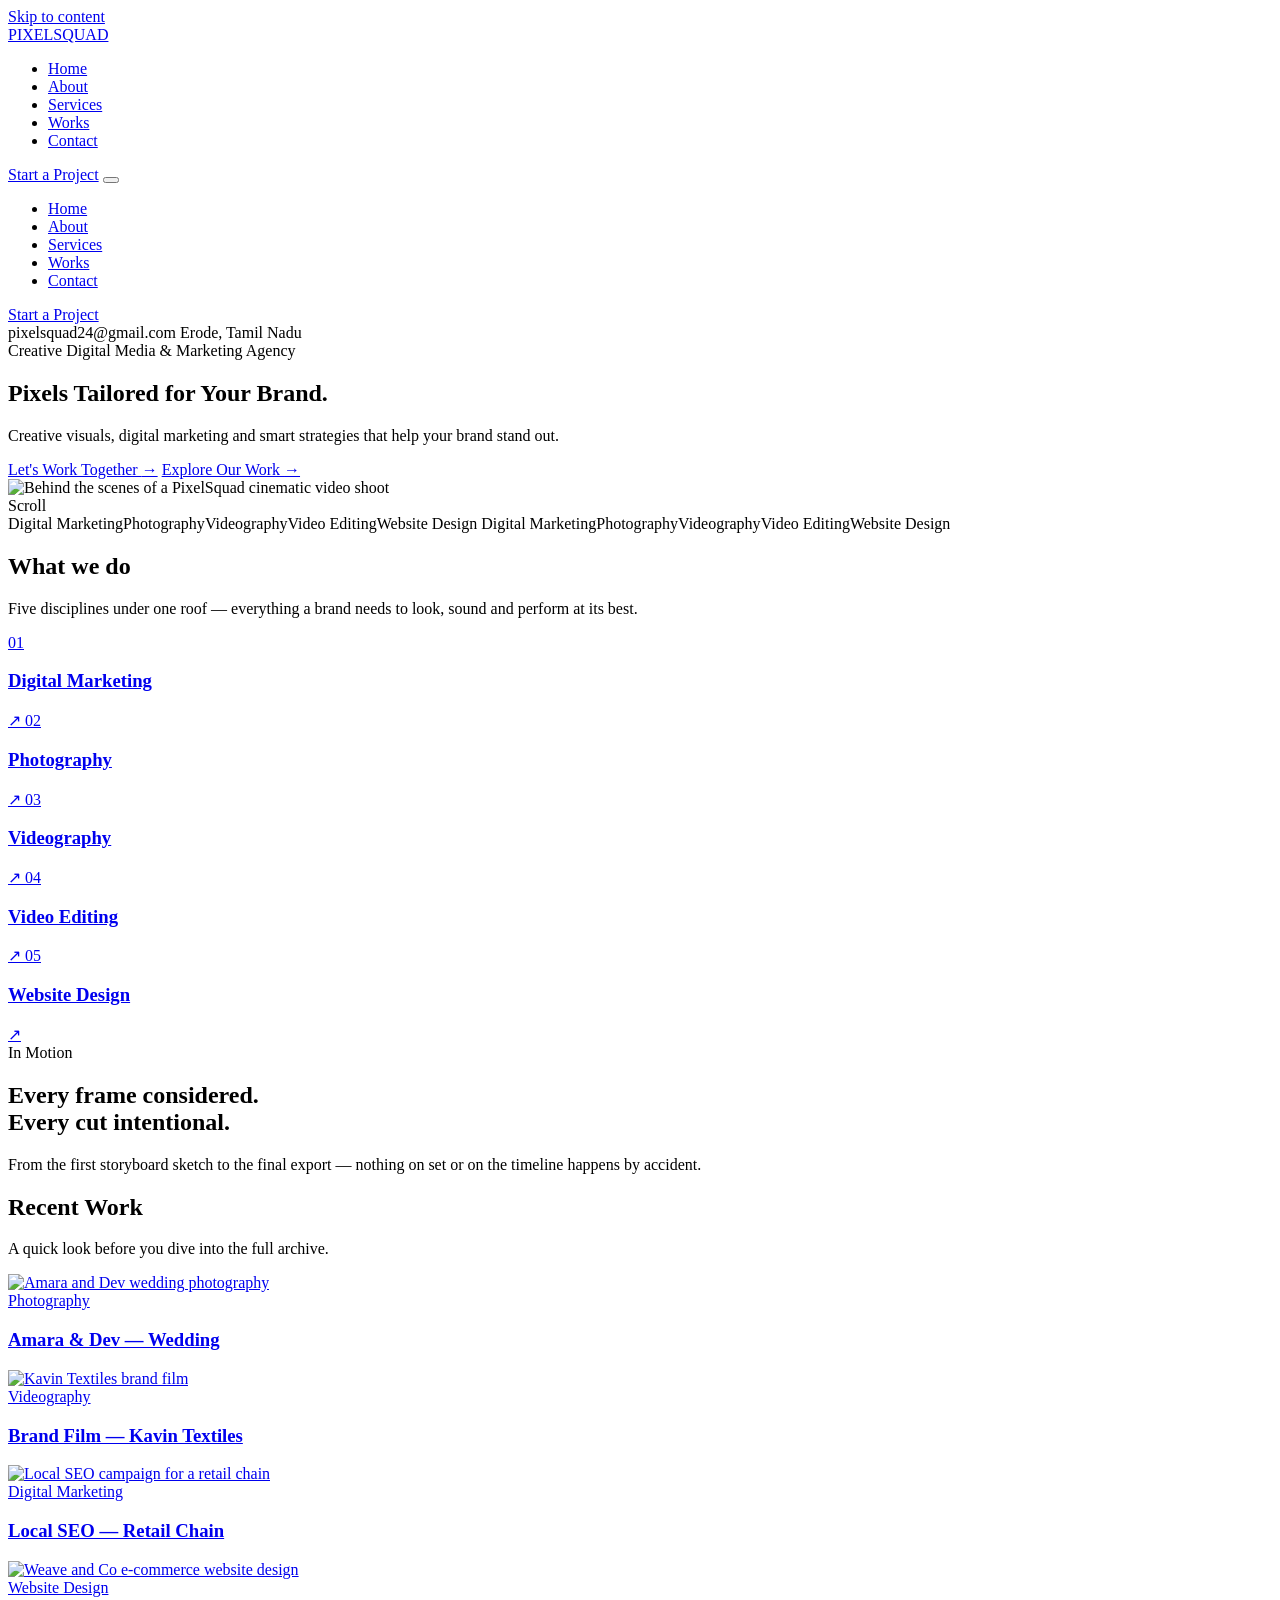
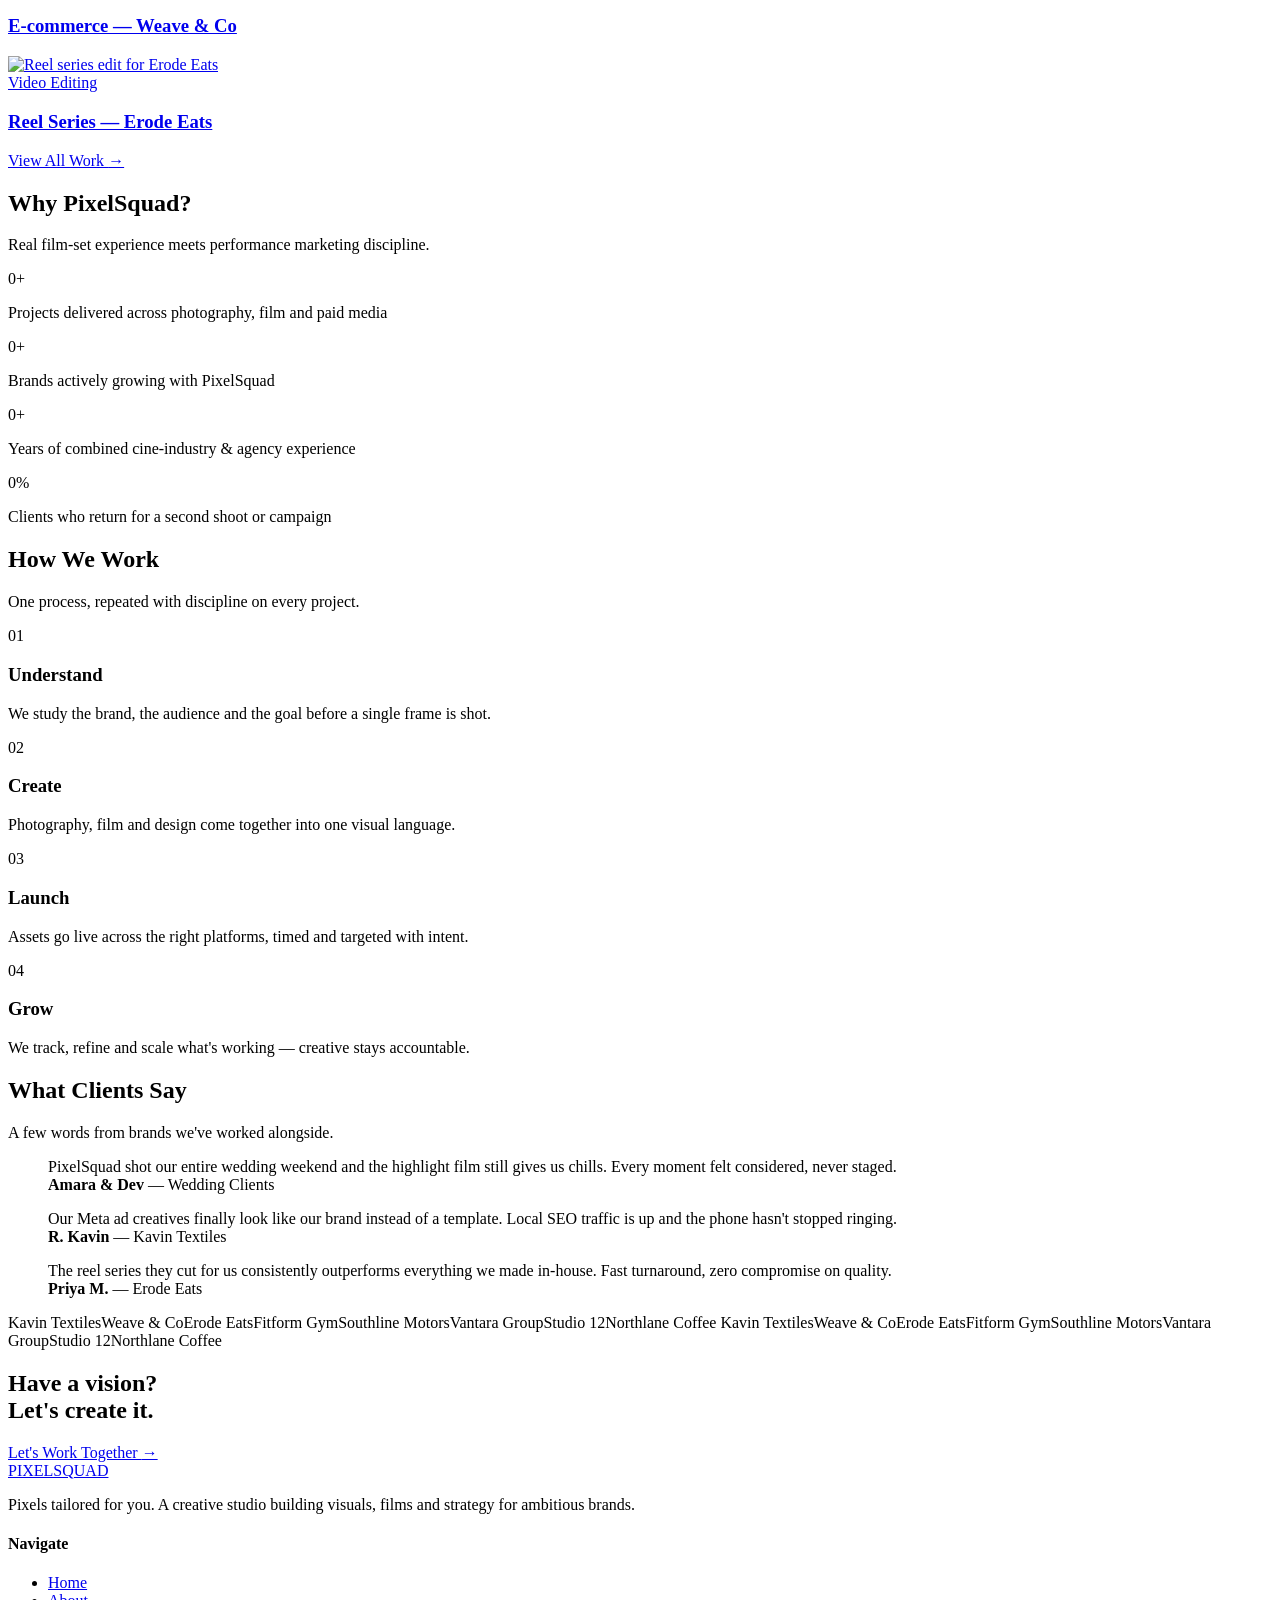
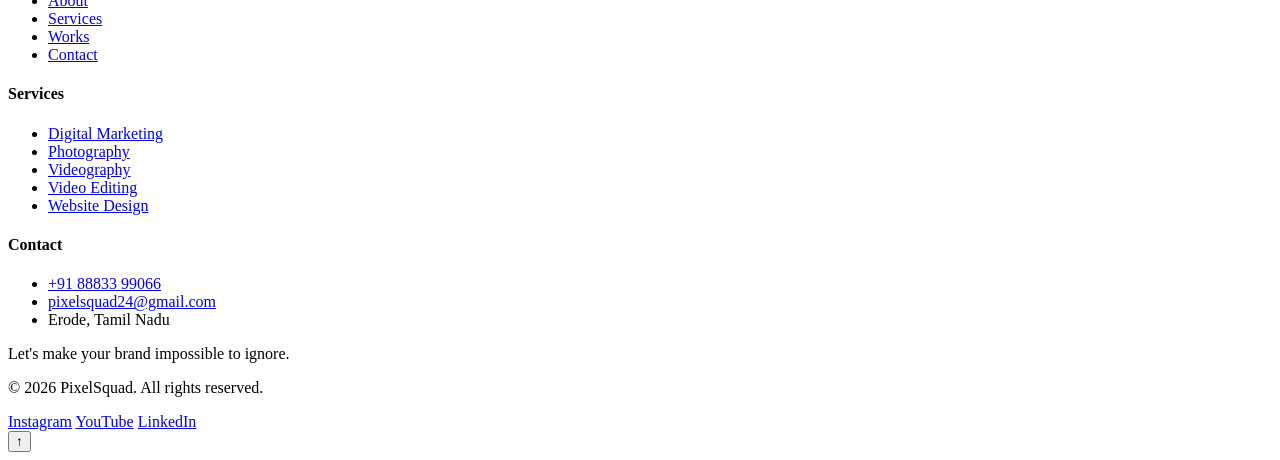
==== index.html @ 41bb7756 "Add files via upload" ====
<!DOCTYPE html>
<html lang="en">
<head>
<meta charset="UTF-8">
<meta name="viewport" content="width=device-width, initial-scale=1.0">
<title>PixelSquad — Pixels Tailored for Your Brand</title>
<meta name="description" content="PixelSquad is a creative digital media and marketing agency crafting visuals, films and strategy for brands that want to stand out.">
<link rel="preconnect" href="https://fonts.googleapis.com">
<link rel="preconnect" href="https://fonts.gstatic.com" crossorigin>
<link rel="stylesheet" href="css/main.css">
</head>
<body>
<a href="#main" class="skip-link">Skip to content</a>
<div class="scroll-progress"></div>
<div class="grain"></div>

<nav class="nav">
  <a href="index.html" class="nav-logo"><span class="dot"></span>PIXELSQUAD</a>
  <ul class="nav-links">
    <li><a href="index.html">Home</a></li>
    <li><a href="about.html">About</a></li>
    <li><a href="services.html">Services</a></li>
    <li><a href="works.html">Works</a></li>
    <li><a href="contact.html">Contact</a></li>
  </ul>
  <div class="nav-right">
    <a href="contact.html" class="btn btn-primary">Start a Project</a>
    <button class="nav-burger" aria-label="Toggle menu" aria-expanded="false"><span></span><span></span><span></span></button>
  </div>
</nav>

<div class="mobile-menu">
  <ul>
    <li><a href="index.html">Home</a></li>
    <li><a href="about.html">About</a></li>
    <li><a href="services.html">Services</a></li>
    <li><a href="works.html">Works</a></li>
    <li><a href="contact.html">Contact</a></li>
  </ul>
  <a href="contact.html" class="btn btn-primary">Start a Project</a>
  <div class="mobile-menu-foot">
    <span>pixelsquad24@gmail.com</span>
    <span class="location">   Erode, Tamil Nadu</span>  </div>
</div>

<main id="main">

  <!-- ============ HERO ============ -->
  <section class="hero">
    <div class="bg-glow"><span style="width:520px;height:520px;top:-140px;left:-100px;"></span><span style="width:420px;height:420px;bottom:-160px;right:-80px; background:radial-gradient(circle, rgba(255,138,61,.28), transparent 70%);"></span></div>
    <div class="pixel-field" aria-hidden="true">
      <i style="width:6px;height:6px;top:18%;left:12%;animation-delay:0s;"></i>
      <i style="width:4px;height:4px;top:32%;left:78%;animation-delay:1.2s;"></i>
      <i style="width:8px;height:8px;top:64%;left:20%;animation-delay:2.4s;"></i>
      <i style="width:5px;height:5px;top:75%;left:60%;animation-delay:.6s;"></i>
      <i style="width:5px;height:5px;top:12%;left:55%;animation-delay:3s;"></i>
      <i style="width:7px;height:7px;top:48%;left:88%;animation-delay:1.8s;"></i>
    </div>

    <div class="hero-inner">
      <span class="eyebrow">Creative Digital Media &amp; Marketing Agency</span>
      <h1>
        <span class="line"><span>Pixels Tailored</span></span>
        <span class="line"><span>for Your Brand.</span></span>
      </h1>
      <p class="hero-sub">Creative visuals, digital marketing and smart strategies that help your brand stand out.</p>
      <div class="hero-cta">
        <a href="contact.html" class="btn btn-primary magnetic">Let's Work Together <span class="arrow">→</span></a>
        <a href="works.html" class="btn btn-ghost magnetic">Explore Our Work <span class="arrow">→</span></a>
      </div>
    </div>

    <div class="hero-frame" data-cursor="view" data-cursor-label="View">
      <img src="https://images.unsplash.com/photo-1517841905240-472988babdf9?w=700&q=80&auto=format&fit=crop" alt="Behind the scenes of a PixelSquad cinematic video shoot" loading="lazy">
    </div>

    <div class="scroll-indicator">
      <span>Scroll</span>
      <div class="line"></div>
    </div>
  </section>

  <div class="marquee" aria-hidden="true">
    <div class="marquee-track">
      <span>Digital Marketing</span><span>Photography</span><span>Videography</span><span>Video Editing</span><span>Website Design</span>
      <span>Digital Marketing</span><span>Photography</span><span>Videography</span><span>Video Editing</span><span>Website Design</span>
    </div>
  </div>

  <!-- ============ SERVICES PREVIEW ============ -->
  <section class="services-preview">
    <div class="container">
      <div class="section-head">
        <h2 class="reveal">What we do</h2>
        <p class="reveal">Five disciplines under one roof — everything a brand needs to look, sound and perform at its best.</p>
      </div>
    </div>
    <div class="spv-grid stagger">
      <a href="services.html" class="spv-card reveal">
        <span class="num">01</span>
        <h3>Digital Marketing</h3>
        <span class="arrow">↗</span>
      </a>
      <a href="services.html" class="spv-card reveal">
        <span class="num">02</span>
        <h3>Photography</h3>
        <span class="arrow">↗</span>
      </a>
      <a href="services.html" class="spv-card reveal">
        <span class="num">03</span>
        <h3>Videography</h3>
        <span class="arrow">↗</span>
      </a>
      <a href="services.html" class="spv-card reveal">
        <span class="num">04</span>
        <h3>Video Editing</h3>
        <span class="arrow">↗</span>
      </a>
      <a href="services.html" class="spv-card reveal">
        <span class="num">05</span>
        <h3>Website Design</h3>
        <span class="arrow">↗</span>
      </a>
    </div>
  </section>

  <!-- ============ PARALLAX CINEMATIC BANNER ============ -->
  <section class="parallax-banner">
    <div class="parallax-bg" style="background-image:url('https://images.unsplash.com/photo-1542744173-8e7e53415bb0?w=1600&q=80&auto=format&fit=crop');" aria-hidden="true"></div>
    <div class="parallax-overlay"></div>
    <div class="container parallax-content">
      <span class="eyebrow reveal">In Motion</span>
      <h2 class="reveal">Every frame considered.<br>Every cut intentional.</h2>
      <p class="reveal">From the first storyboard sketch to the final export — nothing on set or on the timeline happens by accident.</p>
    </div>
  </section>

  <!-- ============ FEATURED WORK (HORIZONTAL SCROLL) ============ -->
  <section class="home-work">
    <div class="container section-head">
      <h2 class="reveal">Recent Work</h2>
      <p class="reveal">A quick look before you dive into the full archive.</p>
    </div>
    <div class="hw-track">
      <a href="works.html" class="hw-card pixel-reveal" data-cols="6" data-rows="8" data-cursor="view">
        <img src="https://images.unsplash.com/photo-1519741497674-611481863552?w=700&q=80&auto=format&fit=crop" alt="Amara and Dev wedding photography" loading="lazy">
        <div class="hw-info"><span>Photography</span><h3>Amara &amp; Dev — Wedding</h3></div>
      </a>
      <a href="works.html" class="hw-card pixel-reveal" data-cols="6" data-rows="8" data-cursor="view">
        <img src="https://images.unsplash.com/photo-1517841905240-472988babdf9?w=700&q=80&auto=format&fit=crop" alt="Kavin Textiles brand film" loading="lazy">
        <div class="hw-info"><span>Videography</span><h3>Brand Film — Kavin Textiles</h3></div>
      </a>
      <a href="works.html" class="hw-card pixel-reveal" data-cols="6" data-rows="8" data-cursor="view">
        <img src="https://images.unsplash.com/photo-1460925895917-afdab827c52f?w=700&q=80&auto=format&fit=crop" alt="Local SEO campaign for a retail chain" loading="lazy">
        <div class="hw-info"><span>Digital Marketing</span><h3>Local SEO — Retail Chain</h3></div>
      </a>
      <a href="works.html" class="hw-card pixel-reveal" data-cols="6" data-rows="8" data-cursor="view">
        <img src="https://images.unsplash.com/photo-1547658719-da2b51169166?w=700&q=80&auto=format&fit=crop" alt="Weave and Co e-commerce website design" loading="lazy">
        <div class="hw-info"><span>Website Design</span><h3>E-commerce — Weave &amp; Co</h3></div>
      </a>
      <a href="works.html" class="hw-card pixel-reveal" data-cols="6" data-rows="8" data-cursor="view">
        <img src="https://images.unsplash.com/photo-1533158307587-828f0a76ef46?w=700&q=80&auto=format&fit=crop" alt="Reel series edit for Erode Eats" loading="lazy">
        <div class="hw-info"><span>Video Editing</span><h3>Reel Series — Erode Eats</h3></div>
      </a>
    </div>
    <div class="container hw-track-foot">
      <a href="works.html" class="btn btn-ghost reveal">View All Work <span class="arrow">→</span></a>
    </div>
  </section>

  <!-- ============ WHY PIXELSQUAD ============ -->
  <section class="why">
    <div class="container">
      <div class="section-head">
        <h2 class="reveal">Why PixelSquad?</h2>
        <p class="reveal">Real film-set experience meets performance marketing discipline.</p>
      </div>
    </div>
    <div class="why-grid stagger">
      <div class="why-card reveal">
        <div class="stat"><span data-count="180">0</span>+</div>
        <p>Projects delivered across photography, film and paid media</p>
      </div>
      <div class="why-card reveal">
        <div class="stat"><span data-count="45">0</span>+</div>
        <p>Brands actively growing with PixelSquad</p>
      </div>
      <div class="why-card reveal">
        <div class="stat"><span data-count="6">0</span>+</div>
        <p>Years of combined cine-industry &amp; agency experience</p>
      </div>
      <div class="why-card reveal">
        <div class="stat"><span data-count="97">0</span>%</div>
        <p>Clients who return for a second shoot or campaign</p>
      </div>
    </div>
  </section>

  <!-- ============ PROCESS TEASER ============ -->
  <section class="process-teaser">
    <div class="container section-head">
      <h2 class="reveal">How We Work</h2>
      <p class="reveal">One process, repeated with discipline on every project.</p>
    </div>
    <div class="container">
      <div class="process-line">
        <div class="process-step reveal">
          <span class="p-num">01</span>
          <h3>Understand</h3>
          <p>We study the brand, the audience and the goal before a single frame is shot.</p>
        </div>
        <div class="process-step reveal">
          <span class="p-num">02</span>
          <h3>Create</h3>
          <p>Photography, film and design come together into one visual language.</p>
        </div>
        <div class="process-step reveal">
          <span class="p-num">03</span>
          <h3>Launch</h3>
          <p>Assets go live across the right platforms, timed and targeted with intent.</p>
        </div>
        <div class="process-step reveal">
          <span class="p-num">04</span>
          <h3>Grow</h3>
          <p>We track, refine and scale what's working — creative stays accountable.</p>
        </div>
      </div>
    </div>
  </section>

  <!-- ============ TESTIMONIALS ============ -->
  <section class="testimonials">
    <div class="container section-head">
      <h2 class="reveal">What Clients Say</h2>
      <p class="reveal">A few words from brands we've worked alongside.</p>
    </div>
    <div class="container testi-grid stagger">
      <blockquote class="testi-card reveal-scale">
        PixelSquad shot our entire wedding weekend and the highlight film still gives us chills. Every moment felt considered, never staged.
        <footer><strong>Amara &amp; Dev</strong> — Wedding Clients</footer>
      </blockquote>
      <blockquote class="testi-card reveal-scale">
        Our Meta ad creatives finally look like our brand instead of a template. Local SEO traffic is up and the phone hasn't stopped ringing.
        <footer><strong>R. Kavin</strong> — Kavin Textiles</footer>
      </blockquote>
      <blockquote class="testi-card reveal-scale">
        The reel series they cut for us consistently outperforms everything we made in-house. Fast turnaround, zero compromise on quality.
        <footer><strong>Priya M.</strong> — Erode Eats</footer>
      </blockquote>
    </div>
  </section>

  <!-- ============ BRANDS MARQUEE ============ -->
  <div class="marquee brands-marquee" aria-hidden="true">
    <div class="marquee-track reverse">
      <span>Kavin Textiles</span><span>Weave &amp; Co</span><span>Erode Eats</span><span>Fitform Gym</span><span>Southline Motors</span><span>Vantara Group</span><span>Studio 12</span><span>Northlane Coffee</span>
      <span>Kavin Textiles</span><span>Weave &amp; Co</span><span>Erode Eats</span><span>Fitform Gym</span><span>Southline Motors</span><span>Vantara Group</span><span>Studio 12</span><span>Northlane Coffee</span>
    </div>
  </div>

  <!-- ============ CTA ============ -->
  <section class="cta-band">
    <div class="bg-glow"><span style="width:600px;height:600px;top:-220px;left:50%;transform:translateX(-50%);"></span></div>
    <div class="container">
      <h2 class="reveal">Have a vision? <br>Let's create it.</h2>
      <div class="btn-row reveal">
        <a href="contact.html" class="btn btn-primary magnetic">Let's Work Together <span class="arrow">→</span></a>
      </div>
    </div>
  </section>

</main>

<footer class="site-footer">
  <div class="container">
    <div class="footer-top">
      <div class="footer-brand">
        <a href="index.html" class="nav-logo"><span class="dot"></span>PIXELSQUAD</a>
        <p>Pixels tailored for you. A creative studio building visuals, films and strategy for ambitious brands.</p>
      </div>
      <div class="footer-col">
        <h4>Navigate</h4>
        <ul>
          <li><a href="index.html">Home</a></li>
          <li><a href="about.html">About</a></li>
          <li><a href="services.html">Services</a></li>
          <li><a href="works.html">Works</a></li>
          <li><a href="contact.html">Contact</a></li>
        </ul>
      </div>
      <div class="footer-col">
        <h4>Services</h4>
        <ul>
          <li><a href="services.html">Digital Marketing</a></li>
          <li><a href="services.html">Photography</a></li>
          <li><a href="services.html">Videography</a></li>
          <li><a href="services.html">Video Editing</a></li>
          <li><a href="services.html">Website Design</a></li>
        </ul>
      </div>
      <div class="footer-col">
        <h4>Contact</h4>
        <ul>
          <li><a href="tel:+918883399066">+91 88833 99066</a></li>
          <li><a href="mailto:pixelsquad24@gmail.com">pixelsquad24@gmail.com</a></li>
          <li>Erode, Tamil Nadu</li>
        </ul>
      </div>
    </div>
    <div class="footer-statement">Let's make your brand <span>impossible to ignore.</span></div>
    <div class="footer-bottom">
      <p>© 2026 PixelSquad. All rights reserved.</p>
      <div class="social-row">
        <a href="#" target="_blank" rel="noopener">Instagram</a>
        <a href="#" target="_blank" rel="noopener">YouTube</a>
        <a href="#" target="_blank" rel="noopener">LinkedIn</a>
      </div>
    </div>
  </div>
</footer>
<button class="back-to-top" aria-label="Back to top">↑</button>
<script src="js/main.js"></script>
</body>
</html>
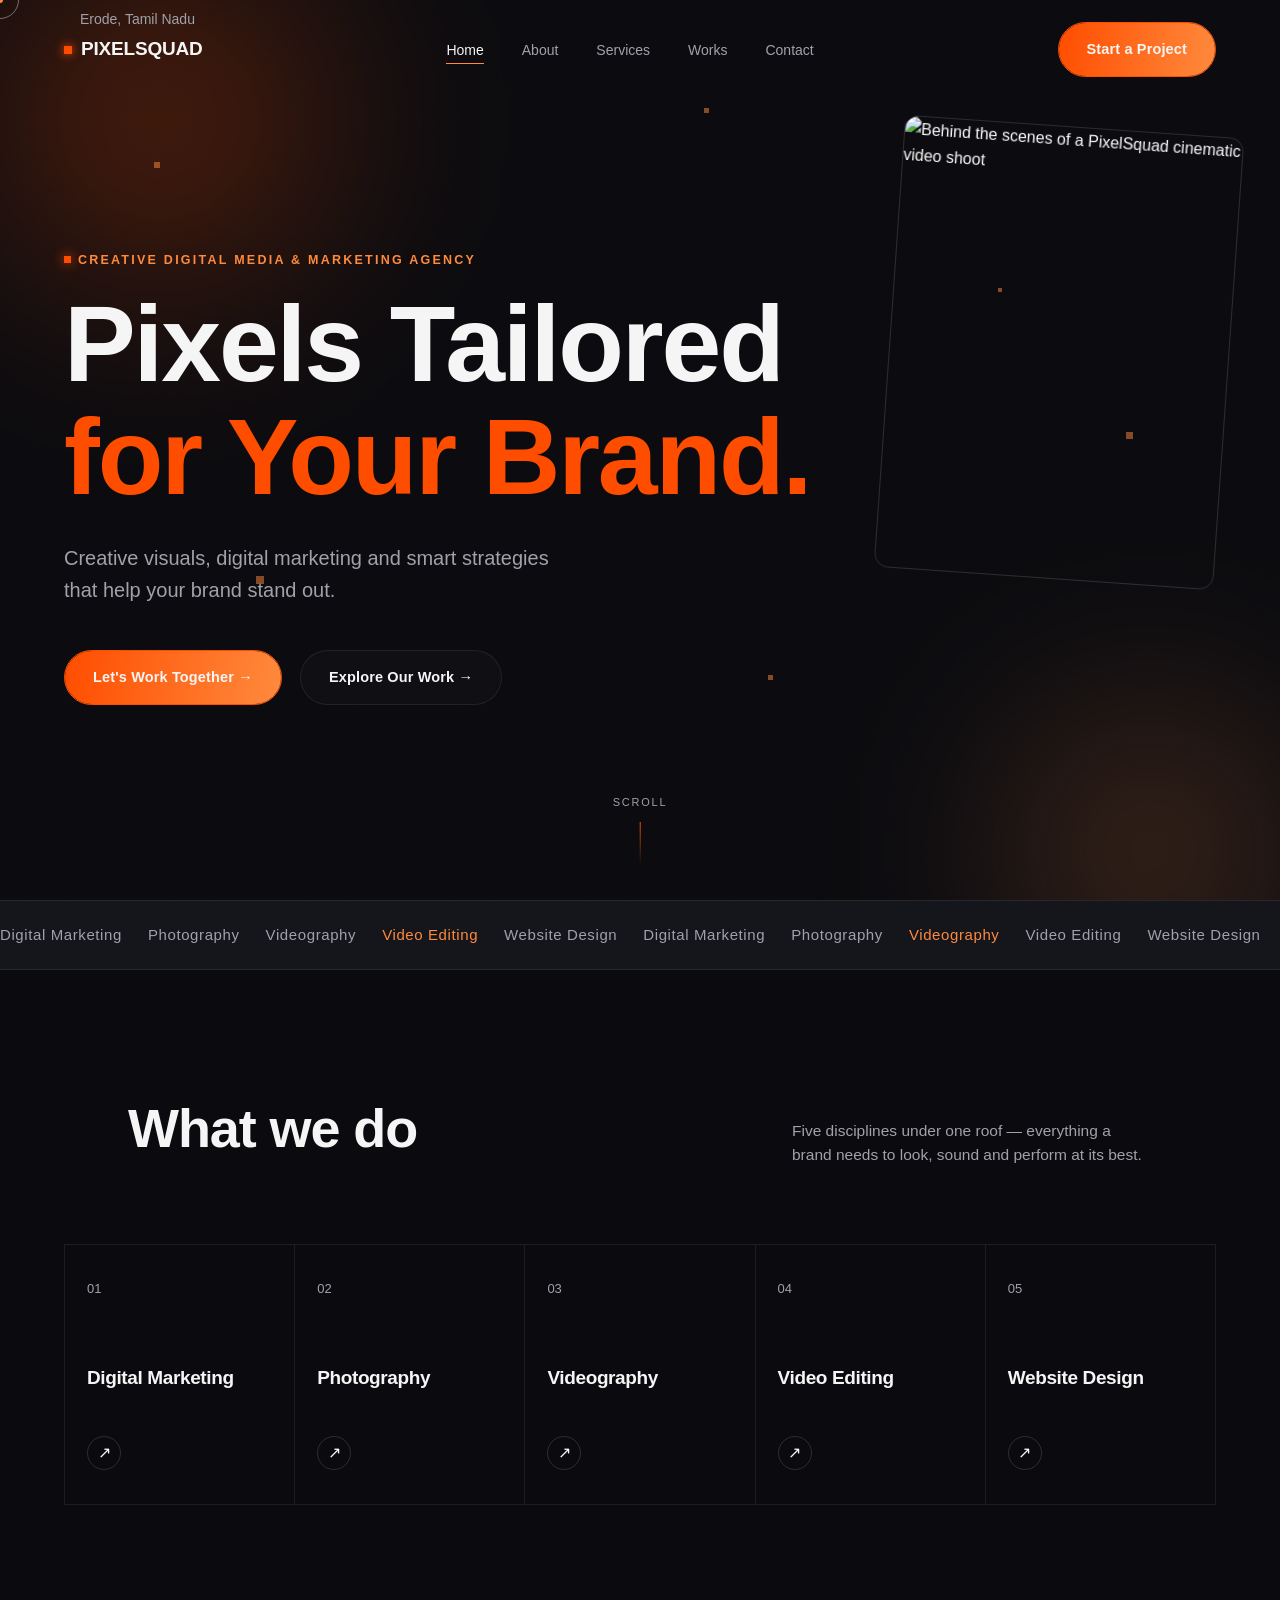
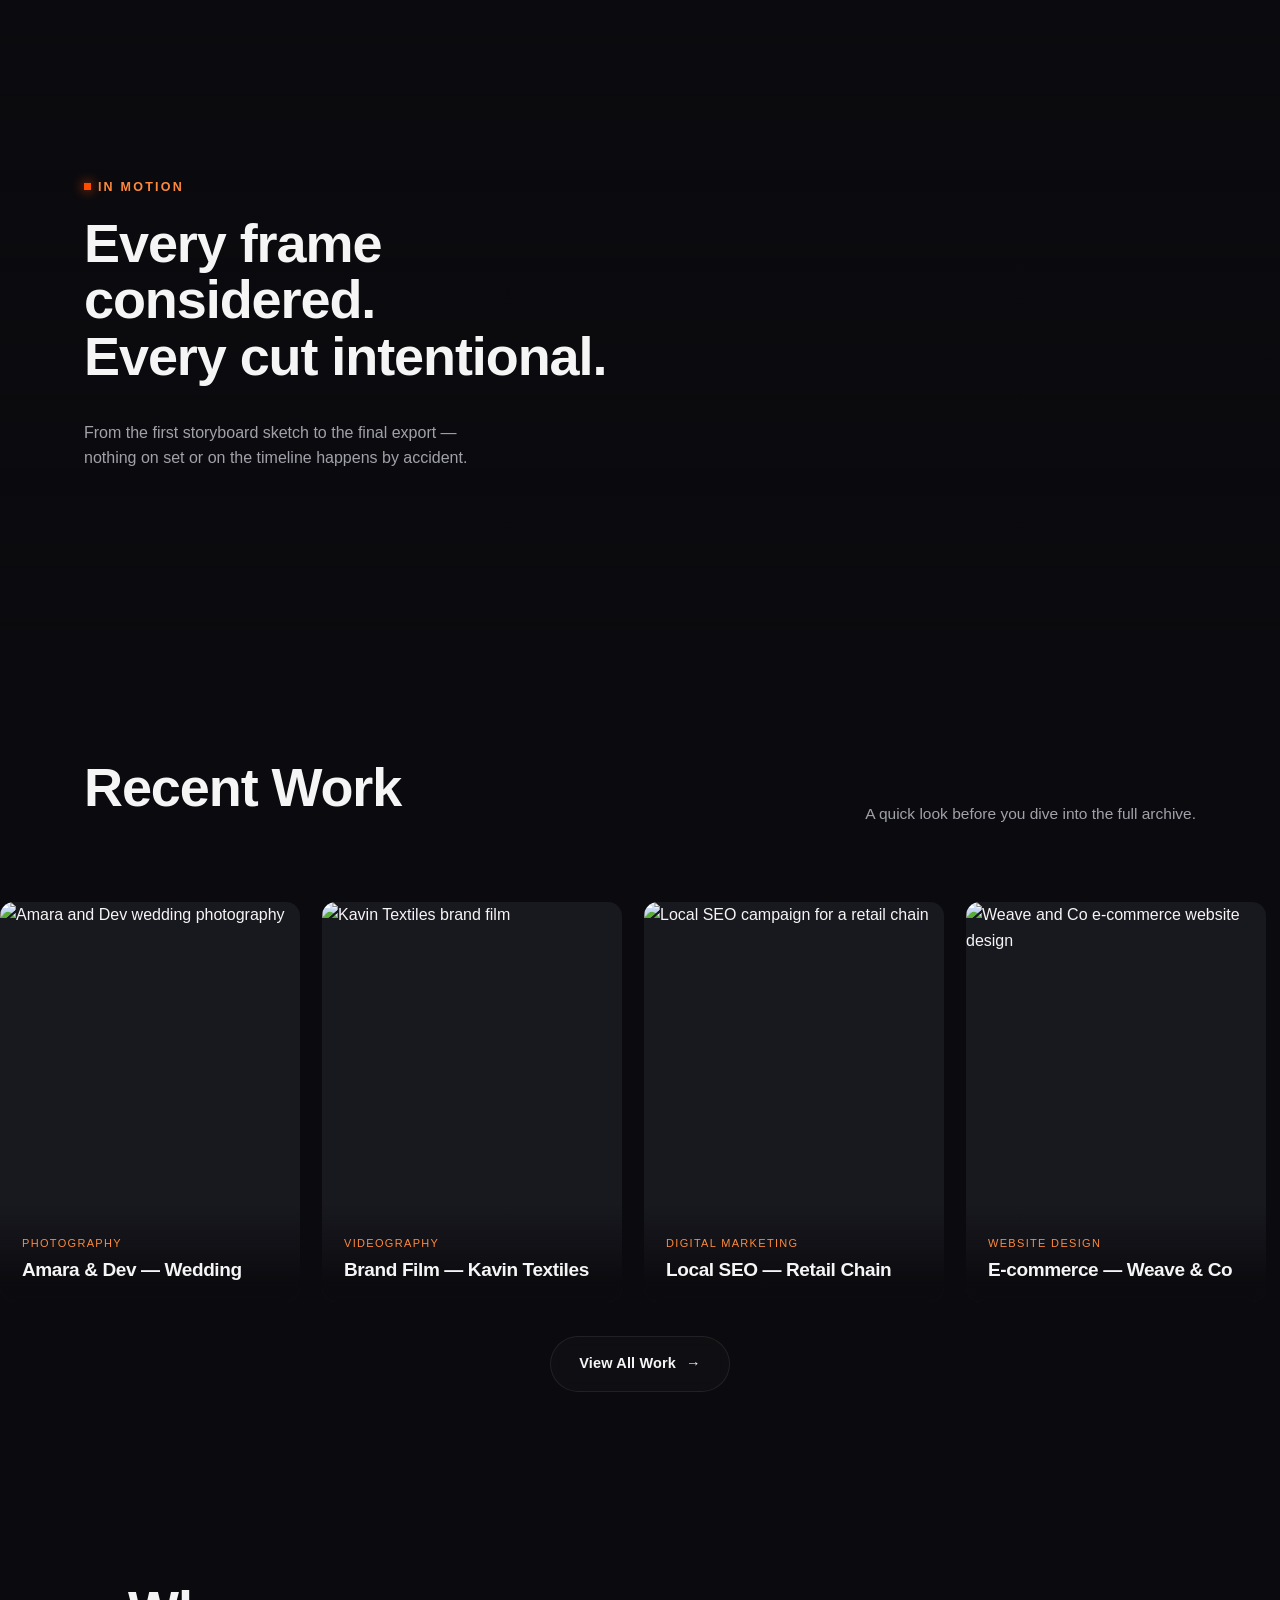
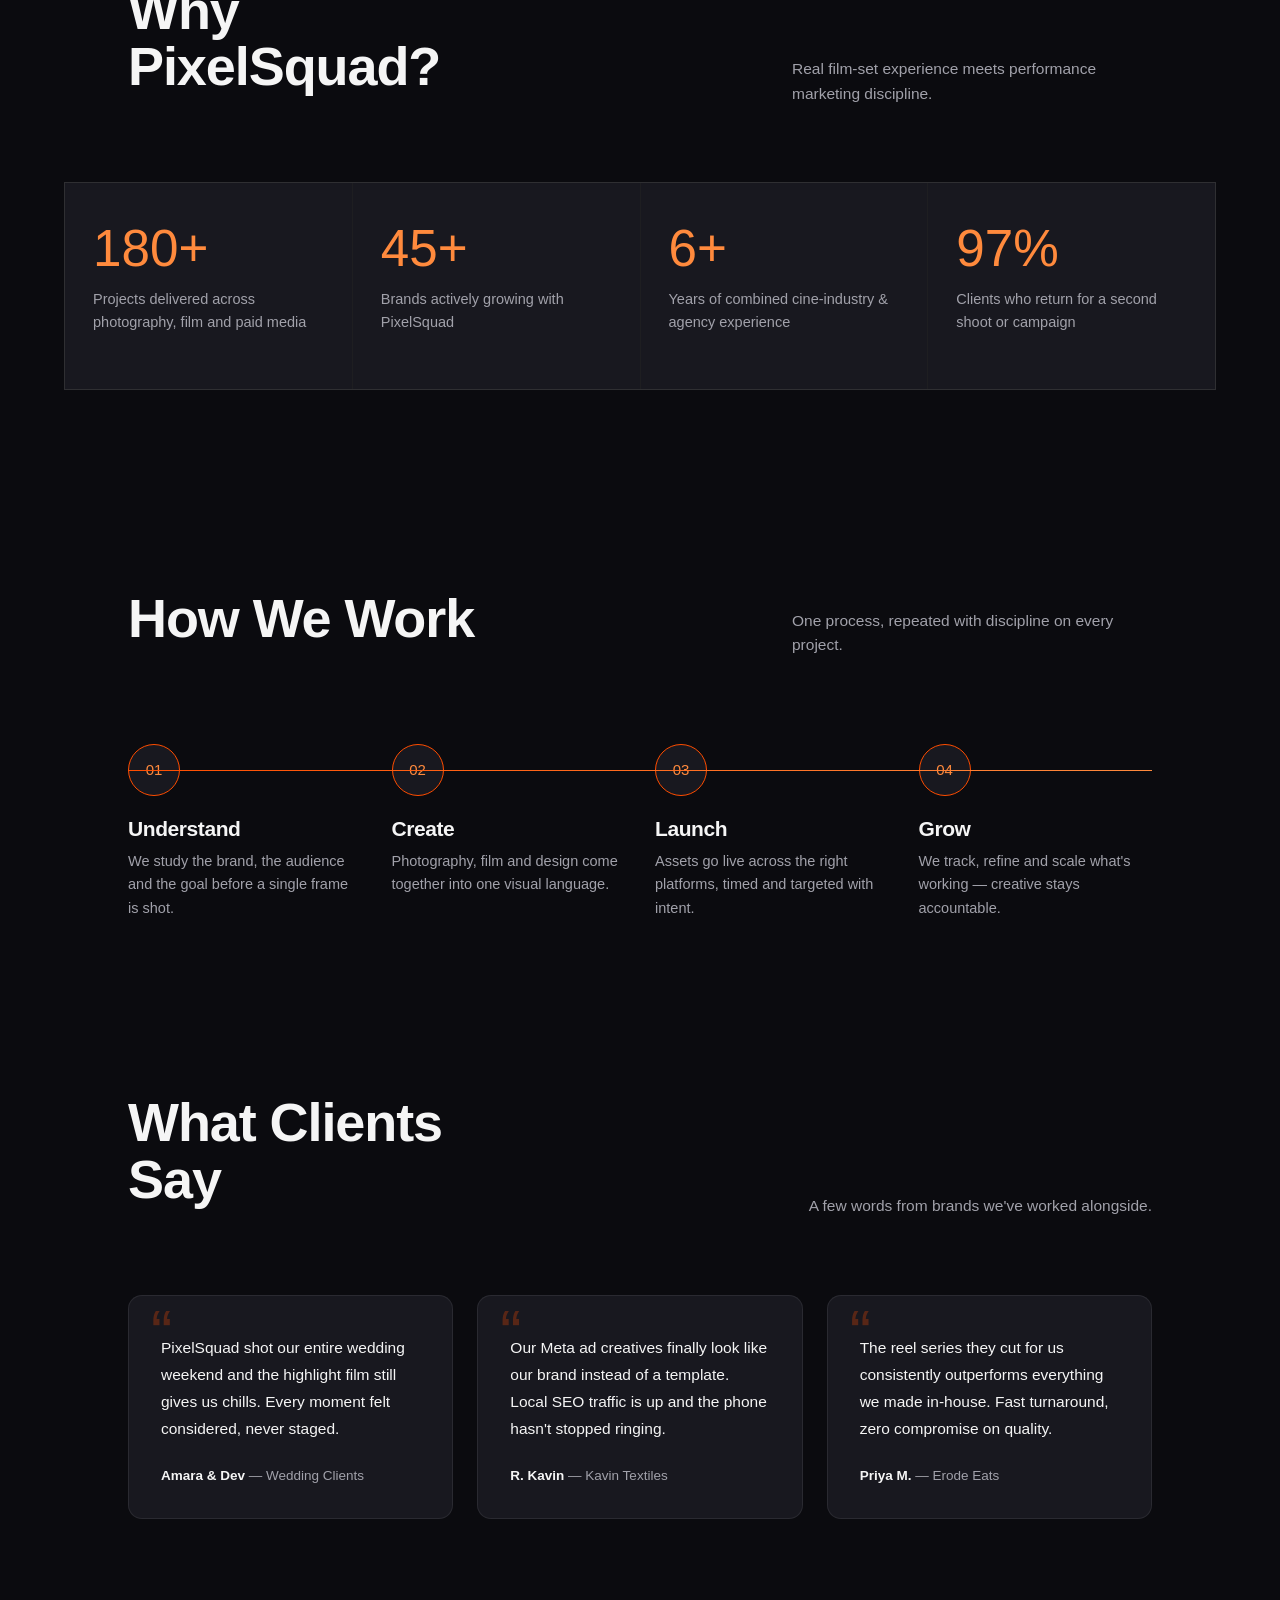
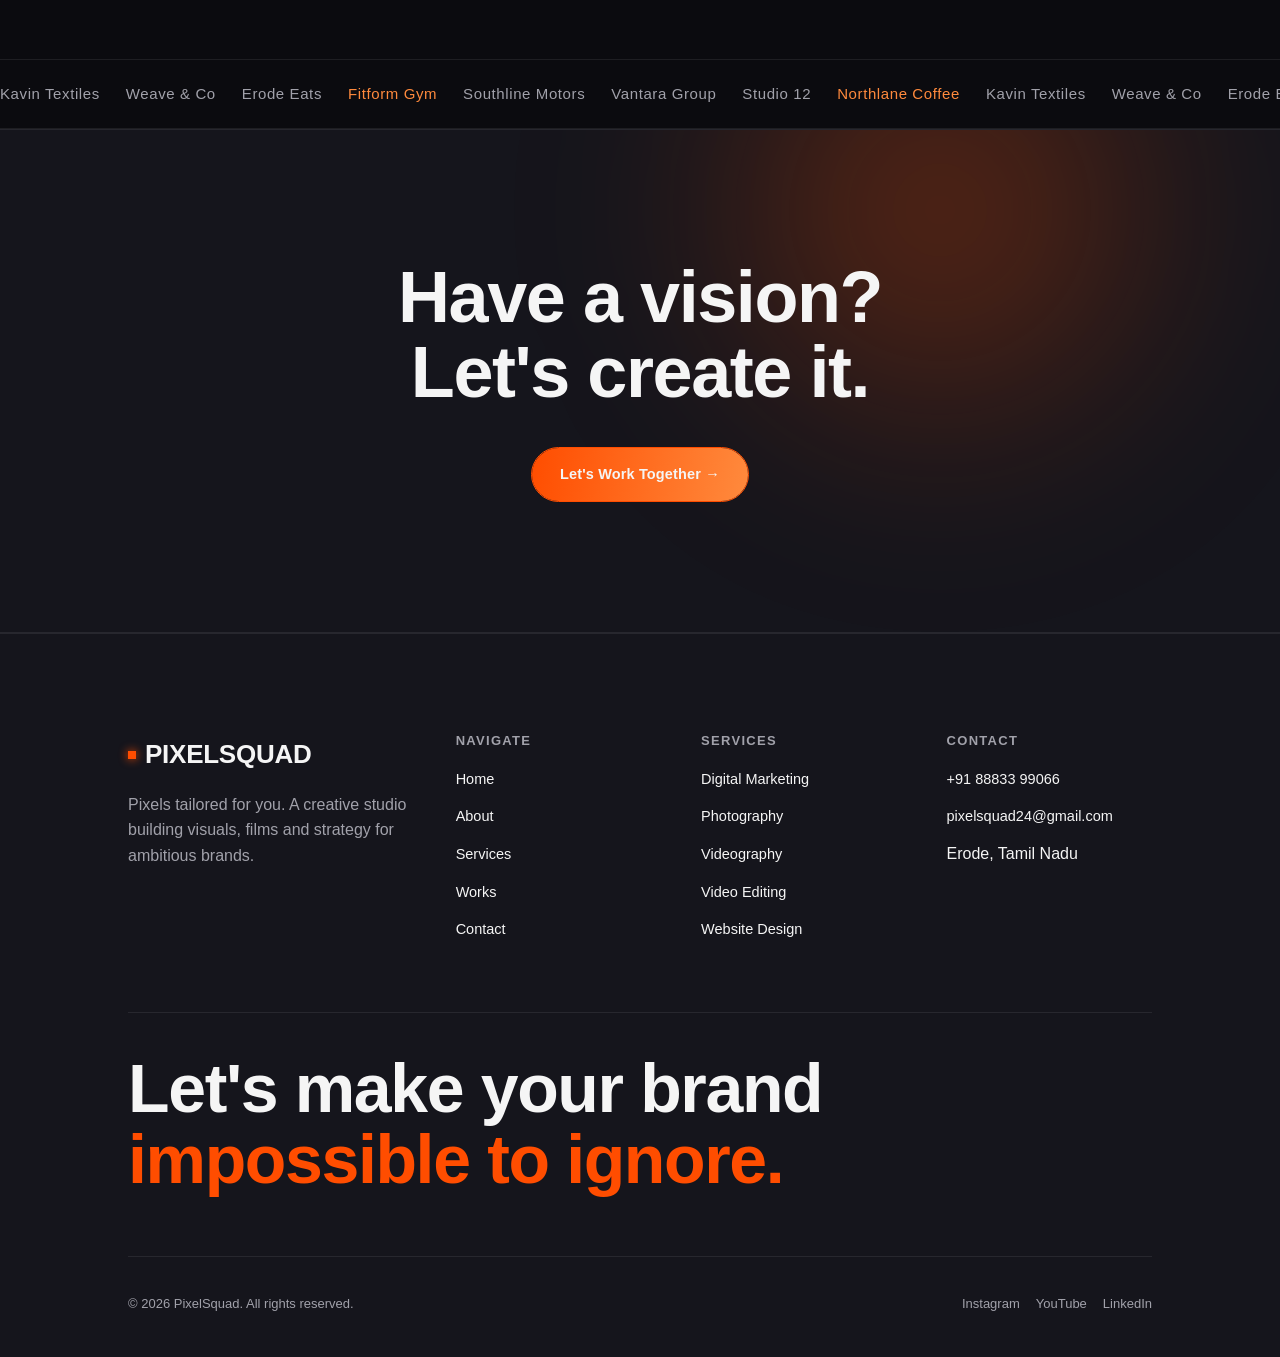
==== commit 613efc71: "Update index.html" ====
--- a/index.html
+++ b/index.html
@@ -7,7 +7,7 @@
 <meta name="description" content="PixelSquad is a creative digital media and marketing agency crafting visuals, films and strategy for brands that want to stand out.">
 <link rel="preconnect" href="https://fonts.googleapis.com">
 <link rel="preconnect" href="https://fonts.gstatic.com" crossorigin>
-<link rel="stylesheet" href="css/main.css">
+<link rel="stylesheet" href="main.css">
 </head>
 <body>
 <a href="#main" class="skip-link">Skip to content</a>
@@ -319,6 +319,6 @@
   </div>
 </footer>
 <button class="back-to-top" aria-label="Back to top">↑</button>
-<script src="js/main.js"></script>
+<script src="main.js"></script>
 </body>
 </html>
--- a/main.css
+++ b/main.css
@@ -0,0 +1,533 @@
+/* ==========================================================================
+   PIXELSQUAD — Design System
+   Signature motif: the "pixel dissolve" — a grid of tiny orange squares that
+   assembles/disassembles across headlines, images and dividers. It is the
+   one literal nod to the brand name, used sparingly and always on purpose.
+   ========================================================================== */
+
+@import url('https://fonts.googleapis.com/css2?family=Space+Grotesk:wght@400;500;600;700&family=Inter:wght@400;500;600&display=swap');
+
+:root{
+  --bg:#0B0B0F;
+  --bg-2:#15151C;
+  --card:#18181F;
+  --accent:#FF4D00;
+  --accent-2:#FF8A3D;
+  --text:#F5F5F5;
+  --muted:#A1A1AA;
+  --border: rgba(245,245,245,0.08);
+  --border-strong: rgba(245,245,245,0.14);
+
+  --font-display:'Space Grotesk', sans-serif;
+  --font-body:'Inter', sans-serif;
+
+  --container: 1240px;
+  --gutter: clamp(20px, 5vw, 64px);
+
+  --ease: cubic-bezier(.22,1,.36,1);
+  --ease-soft: cubic-bezier(.16,.84,.44,1);
+  --dur-s: .25s;
+  --dur-m: .55s;
+  --dur-l: .9s;
+
+  --radius: 14px;
+  --radius-s: 8px;
+}
+
+*, *::before, *::after{ box-sizing: border-box; }
+html{ scroll-behavior: smooth; }
+@media (prefers-reduced-motion: reduce){
+  html{ scroll-behavior: auto; }
+  *, *::before, *::after{ animation-duration: .001ms !important; animation-iteration-count: 1 !important; transition-duration: .001ms !important; scroll-behavior: auto !important; }
+}
+
+body{
+  margin:0;
+  background: var(--bg);
+  color: var(--text);
+  font-family: var(--font-body);
+  font-size: 16px;
+  line-height: 1.6;
+  -webkit-font-smoothing: antialiased;
+  overflow-x: hidden;
+  cursor: default;
+}
+
+img{ max-width:100%; display:block; }
+a{ color: inherit; text-decoration: none; }
+ul{ list-style:none; margin:0; padding:0; }
+button{ font-family: inherit; }
+input, select, textarea{ font-family: inherit; }
+
+h1,h2,h3,h4{
+  font-family: var(--font-display);
+  font-weight: 600;
+  line-height: 1.05;
+  letter-spacing: -0.02em;
+  margin: 0 0 0.5em;
+}
+
+.eyebrow{
+  display:inline-flex;
+  align-items:center;
+  gap:.55em;
+  font-family: var(--font-body);
+  font-size: 12.5px;
+  font-weight:600;
+  letter-spacing: .18em;
+  text-transform: uppercase;
+  color: var(--accent-2);
+  margin-bottom: 18px;
+}
+.eyebrow::before{
+  content:'';
+  width:7px; height:7px;
+  background: var(--accent);
+  box-shadow: 0 0 12px var(--accent);
+}
+
+.muted{ color: var(--muted); }
+.skip-link{ position:absolute; left:-999px; top:auto; background:var(--accent); color:#0B0B0F; padding:12px 18px; z-index:1000; font-weight:600; border-radius: 0 0 8px 0; }
+.skip-link:focus{ left:0; top:0; }
+
+.container{
+  width:100%;
+  max-width: var(--container);
+  margin: 0 auto;
+  padding: 0 var(--gutter);
+}
+
+section{ position: relative; }
+
+/* ---------- focus ---------- */
+a:focus-visible, button:focus-visible, input:focus-visible, textarea:focus-visible, select:focus-visible{
+  outline: 2px solid var(--accent-2);
+  outline-offset: 3px;
+  border-radius: 4px;
+}
+
+::selection{ background: var(--accent); color:#0B0B0F; }
+
+/* ---------- grain overlay ---------- */
+.grain{
+  position: fixed; inset:0;
+  z-index: 2;
+  pointer-events:none;
+  opacity: .045;
+  mix-blend-mode: overlay;
+  background-image: url("data:image/svg+xml,%3Csvg xmlns='http://www.w3.org/2000/svg' width='140' height='140'%3E%3Cfilter id='n'%3E%3CfeTurbulence type='fractalNoise' baseFrequency='0.85' numOctaves='2' stitchTiles='stitch'/%3E%3C/filter%3E%3Crect width='100%25' height='100%25' filter='url(%23n)'/%3E%3C/svg%3E");
+}
+
+/* ---------- ambient background glows ---------- */
+.bg-glow{ position:absolute; inset:0; z-index:0; overflow:hidden; pointer-events:none; }
+.bg-glow span{ position:absolute; border-radius:50%; filter: blur(90px); background: radial-gradient(circle, rgba(255,77,0,.35), transparent 70%); will-change: transform; }
+
+/* ---------- floating pixel field (decorative) ---------- */
+.pixel-field{ position:absolute; inset:0; z-index:0; overflow:hidden; pointer-events:none; }
+.pixel-field i{ position:absolute; display:block; background: var(--accent-2); opacity:.5; animation: pixel-float 9s ease-in-out infinite; }
+@keyframes pixel-float{ 0%,100%{ transform: translateY(0) scale(1); opacity:.25; } 50%{ transform: translateY(-26px) scale(1.15); opacity:.6; } }
+
+/* ---------- buttons ---------- */
+.btn{
+  position:relative; display:inline-flex; align-items:center; gap:10px;
+  padding: 15px 28px; font-family: var(--font-body); font-size:14.5px; font-weight:600; letter-spacing:.01em;
+  border-radius: 999px; border:1px solid var(--border-strong); background: transparent; color: var(--text);
+  cursor:pointer; overflow:hidden; isolation:isolate;
+  transition: color var(--dur-s) var(--ease), border-color var(--dur-s) var(--ease), transform var(--dur-s) var(--ease);
+}
+.btn::before{
+  content:''; position:absolute; inset:0; z-index:-1;
+  background: linear-gradient(100deg, var(--accent), var(--accent-2));
+  transform: translateX(-102%); transition: transform var(--dur-m) var(--ease);
+}
+.btn:hover{ border-color: transparent; transform: translateY(-2px); }
+.btn:hover::before{ transform: translateX(0); }
+.btn .arrow{ transition: transform var(--dur-s) var(--ease); }
+.btn:hover .arrow{ transform: translateX(4px); }
+.btn-primary{ border-color: var(--accent); }
+.btn-primary::before{ transform: translateX(0); }
+.btn-ghost{ border-color: var(--border); background: rgba(255,255,255,.02); backdrop-filter: blur(6px); }
+
+/* ---------- nav ---------- */
+.nav{
+  position: fixed; top:0; left:0; right:0; z-index: 100;
+  padding: 22px var(--gutter); display:flex; align-items:center; justify-content:space-between;
+  background: transparent; border-bottom: 1px solid transparent;
+  transition: background var(--dur-m) var(--ease), border-color var(--dur-m) var(--ease), padding var(--dur-m) var(--ease);
+}
+.location {
+  position: relative;
+  top: 80px;
+  left: 16px;
+}
+.nav.scrolled{ padding: 14px var(--gutter); background: rgba(11,11,15,.72); backdrop-filter: blur(16px) saturate(140%); border-bottom: 1px solid var(--border); }
+.nav-logo{ font-family: var(--font-display); font-weight:700; font-size: 19px; letter-spacing: -0.01em; display:flex; align-items:center; gap:9px; }
+.nav-logo .dot{ width:8px; height:8px; background: var(--accent); display:inline-block; box-shadow:0 0 10px var(--accent); }
+.nav-links{ display:flex; gap: 38px; align-items:center; }
+.nav-links a{ position:relative; font-size: 14px; font-weight:500; color: var(--muted); padding: 4px 0; transition: color var(--dur-s) var(--ease); }
+.nav-links a::after{ content:''; position:absolute; left:0; bottom:-2px; width:0; height:1px; background: var(--accent-2); transition: width var(--dur-s) var(--ease); }
+.nav-links a:hover, .nav-links a.active{ color: var(--text); }
+.nav-links a:hover::after, .nav-links a.active::after{ width:100%; }
+.nav-right{ display:flex; align-items:center; gap:28px; }
+.nav-burger{ display:none; width:40px; height:40px; border-radius:50%; border:1px solid var(--border-strong); background:transparent; position:relative; cursor:pointer; z-index: 210; }
+.nav-burger span{ position:absolute; left:11px; right:11px; height:1.5px; background: var(--text); transition: transform var(--dur-s) var(--ease), opacity var(--dur-s) var(--ease), top var(--dur-s) var(--ease); }
+.nav-burger span:nth-child(1){ top:15px; }
+.nav-burger span:nth-child(2){ top:20px; }
+.nav-burger span:nth-child(3){ top:25px; }
+.nav-burger.open span:nth-child(1){ top:20px; transform: rotate(45deg); }
+.nav-burger.open span:nth-child(2){ opacity:0; }
+.nav-burger.open span:nth-child(3){ top:20px; transform: rotate(-45deg); }
+
+.mobile-menu{
+  position: fixed; inset:0; z-index:190; background: #0B0B0F;
+  display:flex; flex-direction:column; justify-content:center; padding: 40px var(--gutter);
+  transform: translateY(-100%); transition: transform var(--dur-l) var(--ease);
+}
+.mobile-menu.open{ transform: translateY(0); }
+.mobile-menu ul{ display:flex; flex-direction:column; gap: 6px; }
+.mobile-menu a{ font-family: var(--font-display); font-size: clamp(32px,10vw,52px); font-weight:600; padding: 12px 0; border-bottom: 1px solid var(--border); color: var(--text); display:flex; justify-content:space-between; align-items:center; }
+.mobile-menu .btn{ margin-top: 34px; align-self:flex-start; }
+.mobile-menu-foot{ margin-top:40px; display:flex; flex-direction:column; gap:8px; color: var(--muted); font-size:14px; }
+
+@media (max-width: 900px){
+  .nav-links{ display:none; }
+  .nav-right .btn{ display:none; }
+  .nav-burger{ display:block; }
+}
+
+/* ---------- custom cursor ---------- */
+.cursor-dot, .cursor-ring{ position: fixed; top:0; left:0; pointer-events:none; z-index: 300; border-radius: 50%; transform: translate(-50%,-50%); will-change: transform; }
+.cursor-dot{ width:6px; height:6px; background: var(--accent-2); transition: opacity .2s; }
+.cursor-ring{ width:38px; height:38px; border:1px solid rgba(245,245,245,.4); transition: width .28s var(--ease-soft), height .28s var(--ease-soft), border-color .28s, background .28s; display:flex; align-items:center; justify-content:center; font-size:10px; letter-spacing:.08em; text-transform:uppercase; font-weight:600; color: var(--text); }
+.cursor-ring.grow{ width:72px; height:72px; background: rgba(255,77,0,.12); border-color: var(--accent); }
+.cursor-ring.view span{ opacity:1; }
+.cursor-ring span{ opacity:0; transition: opacity .2s; white-space:nowrap; }
+body.has-cursor{ cursor:none; }
+body.has-cursor a, body.has-cursor button{ cursor:none; }
+@media (hover:none), (pointer:coarse){ .cursor-dot, .cursor-ring{ display:none !important; } }
+
+/* ---------- reveal utilities ---------- */
+.reveal{ opacity:0; transform: translateY(28px); transition: opacity var(--dur-m) var(--ease), transform var(--dur-m) var(--ease); }
+.reveal.in{ opacity:1; transform: translateY(0); }
+.reveal-scale{ opacity:0; transform: scale(.94); transition: opacity var(--dur-m) var(--ease), transform var(--dur-m) var(--ease); }
+.reveal-scale.in{ opacity:1; transform: scale(1); }
+.reveal-fade{ opacity:0; transition: opacity var(--dur-l) var(--ease); }
+.reveal-fade.in{ opacity:1; }
+.stagger > *{ transition-delay: calc(var(--i,0) * 80ms); }
+
+/* pixel-dissolve reveal for imagery — the signature motif */
+.pixel-reveal{ position:relative; overflow:hidden; background: var(--card); }
+.pixel-reveal img{ width:100%; height:100%; object-fit:cover; display:block; transform: scale(1.08); transition: transform 1.2s var(--ease-soft); }
+.pixel-reveal.in img{ transform: scale(1); }
+.pixel-grid{ position:absolute; inset:0; display:grid; z-index:2; pointer-events:none; }
+.pixel-grid i{ background: var(--bg); transform: scale(1); transition: transform .45s var(--ease-soft); transition-delay: calc(var(--d,0) * 1ms); }
+.pixel-reveal.in .pixel-grid i{ transform: scale(0); }
+
+/* ---------- footer ---------- */
+.site-footer{ position:relative; background: var(--bg-2); border-top: 1px solid var(--border); padding: 100px var(--gutter) 30px; overflow:hidden; }
+.footer-top{ display:grid; grid-template-columns: 1.4fr 1fr 1fr 1fr; gap: 40px; padding-bottom: 70px; }
+.footer-brand .nav-logo{ font-size: 26px; margin-bottom: 14px; }
+.footer-brand p{ color: var(--muted); max-width: 280px; }
+.footer-col h4{ font-family: var(--font-body); font-size:13px; letter-spacing:.1em; text-transform:uppercase; color: var(--muted); font-weight:600; margin-bottom:18px; }
+.footer-col ul{ display:flex; flex-direction:column; gap:12px; }
+.footer-col a{ color: var(--text); font-size:14.5px; transition: color var(--dur-s), padding-left var(--dur-s); }
+.footer-col a:hover{ color: var(--accent-2); padding-left:4px; }
+.footer-statement{ font-family: var(--font-display); font-weight:600; font-size: clamp(30px, 5.4vw, 68px); letter-spacing:-0.02em; line-height:1.05; padding: 40px 0 60px; border-top: 1px solid var(--border); }
+.footer-statement span{ color: var(--accent); }
+.footer-bottom{ display:flex; justify-content:space-between; align-items:center; padding-top: 24px; border-top: 1px solid var(--border); font-size: 13px; color: var(--muted); flex-wrap: wrap; gap:14px; }
+.social-row{ display:flex; gap:16px; }
+.social-row a{ color: var(--muted); font-size:13px; transition: color var(--dur-s); }
+.social-row a:hover{ color: var(--accent-2); }
+
+@media (max-width: 900px){ .footer-top{ grid-template-columns: 1fr 1fr; } }
+@media (max-width: 560px){ .footer-top{ grid-template-columns: 1fr; gap:34px; } }
+
+/* ---------- shared: page hero ---------- */
+.page-hero{ padding: 190px var(--gutter) 90px; position: relative; overflow:hidden; }
+.page-hero h1{ font-size: clamp(40px, 7vw, 84px); max-width: 15ch; }
+
+/* ---------- CTA band (shared) ---------- */
+.cta-band{ position:relative; padding: 130px var(--gutter); text-align:center; overflow:hidden; background: var(--bg-2); border-top: 1px solid var(--border); border-bottom: 1px solid var(--border); }
+.cta-band h2{ font-size: clamp(34px, 6vw, 72px); max-width: 16ch; margin: 0 auto 36px; }
+.cta-band .btn-row{ display:flex; gap:18px; justify-content:center; flex-wrap:wrap; }
+
+/* ---------- section heading pattern ---------- */
+.section-head{ display:flex; justify-content:space-between; align-items:flex-end; gap: 30px; margin-bottom: 60px; flex-wrap: wrap; }
+.section-head h2{ font-size: clamp(30px, 4.4vw, 54px); max-width: 14ch; }
+.section-head p{ max-width: 360px; color: var(--muted); font-size: 15.5px; }
+
+/* ---------- scroll indicator ---------- */
+.scroll-indicator{ position:absolute; bottom: 34px; left: 50%; transform: translateX(-50%); display:flex; flex-direction:column; align-items:center; gap:10px; z-index: 5; }
+.scroll-indicator span{ font-size:11px; letter-spacing:.16em; text-transform:uppercase; color: var(--muted); }
+.scroll-indicator .line{ width:1px; height:44px; background: linear-gradient(var(--accent), transparent); overflow:hidden; position:relative; }
+.scroll-indicator .line::after{ content:''; position:absolute; top:-44px; left:0; width:100%; height:44px; background: linear-gradient(var(--text), transparent); animation: scroll-line 1.8s ease-in-out infinite; }
+@keyframes scroll-line{ to{ top:44px; } }
+
+.hide-desktop{ display:none; }
+@media (max-width: 900px){ .hide-mobile{ display:none; } .hide-desktop{ display:block; } }
+
+
+/* ==========================================================================
+   PAGE-SPECIFIC STYLES
+   ========================================================================== */
+
+/* ================= HOME — HERO ================= */
+.hero{ min-height: 100svh; display:flex; flex-direction:column; justify-content:center; padding: 150px var(--gutter) 100px; overflow:hidden; }
+.hero-inner{ position:relative; z-index:3; max-width: 980px; }
+.hero h1{ font-size: clamp(46px, 8.4vw, 118px); margin-bottom: 28px; }
+.hero h1 .line{ display:block; overflow:hidden; }
+.hero h1 .line span{ display:inline-block; transform: translateY(110%); transition: transform 1s var(--ease-soft); }
+.hero.loaded h1 .line span{ transform: translateY(0); }
+.hero h1 .line:nth-child(1) span{ transition-delay: .05s; }
+.hero h1 .line:nth-child(2) span{ transition-delay: .18s; color: var(--accent); }
+.hero-sub{ font-size: clamp(16px, 1.7vw, 20px); color: var(--muted); max-width: 46ch; margin-bottom: 44px; opacity:0; transform: translateY(14px); transition: opacity .8s var(--ease) .5s, transform .8s var(--ease) .5s; }
+.hero.loaded .hero-sub{ opacity:1; transform:none; }
+.hero-cta{ display:flex; gap:18px; flex-wrap:wrap; opacity:0; transform: translateY(14px); transition: opacity .8s var(--ease) .68s, transform .8s var(--ease) .68s; }
+.hero.loaded .hero-cta{ opacity:1; transform:none; }
+.hero-frame{ position:absolute; top: 14%; right: 4%; width: min(30vw, 340px); aspect-ratio: 3/4; border: 1px solid var(--border-strong); border-radius: var(--radius); overflow:hidden; z-index:2; transform: rotate(4deg); animation: frame-drift 10s ease-in-out infinite; }
+.hero-frame img{ width:100%; height:100%; object-fit:cover; filter: saturate(1.05) contrast(1.05); }
+@keyframes frame-drift{ 0%,100%{ transform: rotate(4deg) translateY(0); } 50%{ transform: rotate(4deg) translateY(-18px); } }
+@media (max-width: 1100px){ .hero-frame{ display:none; } }
+
+.marquee{ border-top:1px solid var(--border); border-bottom:1px solid var(--border); overflow:hidden; padding: 22px 0; background: var(--bg-2); }
+.marquee-track{ display:flex; gap: 26px; width:max-content; animation: marquee 26s linear infinite; }
+.marquee-track span{ font-family: var(--font-display); font-size: 15px; color: var(--muted); letter-spacing:.04em; white-space:nowrap; }
+.marquee-track span:nth-child(4n){ color: var(--accent-2); }
+@keyframes marquee{ from{ transform: translateX(0); } to{ transform: translateX(-50%); } }
+
+/* ---- services preview (home) ---- */
+.services-preview{ padding: 130px var(--gutter); }
+.spv-grid{ display:grid; grid-template-columns: repeat(5, 1fr); border-top:1px solid var(--border); border-left:1px solid var(--border); }
+.spv-card{ border-right:1px solid var(--border); border-bottom:1px solid var(--border); padding: 34px 22px; min-height: 260px; display:flex; flex-direction:column; justify-content:space-between; position:relative; overflow:hidden; transition: background var(--dur-m) var(--ease); }
+.spv-card::before{ content:''; position:absolute; inset:0; background: linear-gradient(160deg, rgba(255,77,0,.14), transparent 60%); opacity:0; transition: opacity var(--dur-m) var(--ease); }
+.spv-card:hover::before{ opacity:1; }
+.spv-card .num{ font-family: var(--font-display); font-size:13px; color: var(--muted); }
+.spv-card h3{ font-size: 19px; margin-top: 30px; }
+.spv-card .arrow{ width:34px; height:34px; border-radius:50%; border:1px solid var(--border-strong); display:flex; align-items:center; justify-content:center; transition: background var(--dur-s), transform var(--dur-s), border-color var(--dur-s); }
+.spv-card:hover .arrow{ background: var(--accent); border-color: var(--accent); transform: rotate(45deg); }
+@media (max-width: 1000px){ .spv-grid{ grid-template-columns: repeat(2,1fr); } }
+@media (max-width: 560px){ .spv-grid{ grid-template-columns: 1fr; } }
+
+/* ---- why pixelsquad (home) ---- */
+.why{ padding: 60px var(--gutter) 140px; }
+.why-grid{ display:grid; grid-template-columns: repeat(4, 1fr); gap:1px; background: var(--border); border:1px solid var(--border); }
+.why-card{ background: var(--card); padding: 40px 28px; }
+.why-card .stat{ font-family: var(--font-display); font-size: clamp(38px,4vw,58px); color: var(--accent-2); line-height:1; }
+.why-card p{ color: var(--muted); margin-top:14px; font-size:14.5px; }
+@media (max-width: 900px){ .why-grid{ grid-template-columns: repeat(2,1fr); } }
+@media (max-width: 560px){ .why-grid{ grid-template-columns: 1fr; } }
+
+/* ================= ABOUT ================= */
+.about-intro{ padding: 20px var(--gutter) 100px; display:grid; grid-template-columns: 1.1fr .9fr; gap: 60px; align-items:center; }
+.about-intro p{ font-size: 18px; color: var(--muted); max-width: 46ch; }
+.about-portrait{ border-radius: var(--radius); overflow:hidden; aspect-ratio: 4/5; }
+@media (max-width: 900px){ .about-intro{ grid-template-columns:1fr; } }
+
+.founder{ padding: 100px var(--gutter); background: var(--bg-2); border-top:1px solid var(--border); border-bottom:1px solid var(--border); }
+.founder-grid{ display:grid; grid-template-columns: .8fr 1.2fr; gap: 70px; align-items:center; }
+.founder-photo{ aspect-ratio: 3/4; border-radius: var(--radius); overflow:hidden; position:relative; }
+.founder-name{ font-size: clamp(28px,3.6vw,44px); }
+.founder-role{ color: var(--accent-2); font-size:14px; letter-spacing:.05em; text-transform:uppercase; font-weight:600; margin-bottom:24px; display:block; }
+.founder-tags{ display:flex; flex-wrap:wrap; gap:10px; margin-top:30px; }
+.founder-tags span{ padding:9px 16px; border:1px solid var(--border-strong); border-radius:999px; font-size:13px; color: var(--muted); }
+@media (max-width: 900px){ .founder-grid{ grid-template-columns:1fr; } }
+
+.timeline{ padding: 130px var(--gutter); }
+.timeline-track{ position:relative; padding-left: 40px; }
+.timeline-track::before{ content:''; position:absolute; left:6px; top:8px; bottom:8px; width:1px; background: var(--border-strong); }
+.tl-item{ position:relative; padding: 0 0 60px 30px; }
+.tl-item::before{ content:''; position:absolute; left:-30px; top:6px; width:13px; height:13px; border-radius:50%; background: var(--bg); border:2px solid var(--accent); transition: background .3s var(--ease); }
+.tl-item.in::before{ background: var(--accent); }
+.tl-item:last-child{ padding-bottom:0; }
+.tl-year{ font-family: var(--font-display); font-size:13px; color: var(--muted); margin-bottom:8px; display:block; }
+.tl-item h3{ font-size: 22px; margin-bottom:8px; }
+.tl-item p{ color: var(--muted); max-width: 56ch; }
+
+.approach{ padding: 60px var(--gutter) 140px; }
+.approach-row{ display:grid; grid-template-columns: repeat(4, 1fr); gap: 1px; background: var(--border); border:1px solid var(--border); }
+.approach-step{ background: var(--card); padding: 46px 24px; text-align:center; position:relative; }
+.approach-step .n{ font-family: var(--font-display); font-size:14px; color: var(--accent-2); margin-bottom: 18px; display:block; }
+.approach-step h3{ font-size: 21px; }
+.approach-step p{ color: var(--muted); font-size: 14px; margin-top: 10px; }
+.approach-arrow{ position:absolute; right:-14px; top:50%; transform:translateY(-50%); color: var(--muted); font-size:18px; z-index:2; }
+.approach-step:last-child .approach-arrow{ display:none; }
+@media (max-width: 900px){ .approach-row{ grid-template-columns: 1fr 1fr; } .approach-arrow{ display:none; } }
+@media (max-width: 560px){ .approach-row{ grid-template-columns: 1fr; } }
+
+/* ================= SERVICES ================= */
+.service-block{ border-top: 1px solid var(--border); }
+.service-block:last-child{ border-bottom: 1px solid var(--border); }
+.service-row{ display:grid; grid-template-columns: 90px 1fr 340px; gap: 40px; padding: 52px var(--gutter); align-items:flex-start; position:relative; cursor:pointer; overflow:hidden; transition: background var(--dur-m) var(--ease); }
+.service-row:hover{ background: rgba(255,77,0,.035); }
+.service-row .num{ font-family: var(--font-display); font-size:16px; color: var(--muted); }
+.service-title{ display:flex; align-items:center; gap:20px; flex-wrap:wrap; }
+.service-title h3{ font-size: clamp(26px,3.2vw,40px); transition: color var(--dur-s), transform var(--dur-s); }
+.service-row:hover .service-title h3{ color: var(--accent-2); transform: translateX(6px); }
+.service-desc{ color: var(--muted); margin-top:14px; max-width: 56ch; font-size: 15px; }
+.service-tags{ display:flex; flex-wrap:wrap; gap:8px; margin-top: 0; max-height:0; opacity:0; overflow:hidden; transition: max-height var(--dur-m) var(--ease), opacity var(--dur-m) var(--ease), margin var(--dur-m) var(--ease); }
+.service-row.open .service-tags{ max-height: 300px; opacity:1; margin-top:22px; }
+.service-tags span{ padding:8px 14px; border:1px solid var(--border-strong); border-radius:999px; font-size:12.5px; color: var(--muted); }
+.service-media{ position:relative; border-radius: var(--radius); overflow:hidden; aspect-ratio: 4/3; opacity:0; transform: scale(.92); transition: opacity var(--dur-m) var(--ease), transform var(--dur-m) var(--ease); }
+.service-row:hover .service-media, .service-row.open .service-media{ opacity:1; transform: scale(1); }
+.service-media img{ width:100%; height:100%; object-fit:cover; transform: scale(1.1); transition: transform 1.4s var(--ease-soft); }
+.service-row:hover .service-media img{ transform: scale(1); }
+.service-arrow{ position:absolute; top:50px; right: var(--gutter); width:52px; height:52px; border-radius:50%; border:1px solid var(--border-strong); display:flex; align-items:center; justify-content:center; transition: transform var(--dur-s) var(--ease), background var(--dur-s), border-color var(--dur-s); flex-shrink:0; background:none; color:var(--text); }
+.service-row:hover .service-arrow{ background: var(--accent); border-color: var(--accent); }
+.service-row.open .service-arrow{ transform: rotate(135deg); }
+@media (max-width: 1000px){ .service-row{ grid-template-columns: 60px 1fr; } .service-media{ display:none; } .service-arrow{ position:static; margin-top:20px; } }
+
+.services-hero-strip{ display:flex; gap:10px; flex-wrap:wrap; padding: 0 var(--gutter) 80px; }
+.services-hero-strip span{ padding:10px 18px; border:1px solid var(--border-strong); border-radius:999px; font-size:13px; color: var(--muted); }
+
+/* ================= PORTFOLIO ================= */
+.filter-row{ display:flex; gap:10px; flex-wrap:wrap; padding: 0 var(--gutter) 60px; }
+.filter-btn{ padding: 11px 20px; border-radius:999px; border:1px solid var(--border-strong); background:transparent; color: var(--muted); font-size:13.5px; font-weight:600; cursor:pointer; transition: all var(--dur-s) var(--ease); }
+.filter-btn:hover{ color: var(--text); border-color: var(--text); }
+.filter-btn.active{ background: var(--accent); border-color: var(--accent); color:#fff; }
+
+.masonry{ padding: 0 var(--gutter) 60px; column-count: 3; column-gap: 22px; }
+.mas-item{ break-inside: avoid; margin-bottom: 22px; border-radius: var(--radius); overflow:hidden; position:relative; cursor:pointer; transition: opacity var(--dur-m) var(--ease), transform var(--dur-m) var(--ease); }
+.mas-item.hidden-item{ display:none; }
+.mas-item .frame{ position:relative; overflow:hidden; }
+.mas-item img{ width:100%; display:block; transform: scale(1.06); transition: transform .9s var(--ease-soft); }
+.mas-item:hover img{ transform: scale(1.14); }
+.mas-overlay{ position:absolute; inset:0; background: linear-gradient(180deg, transparent 40%, rgba(11,11,15,.92) 100%); opacity:0; transition: opacity var(--dur-m) var(--ease); display:flex; flex-direction:column; justify-content:flex-end; padding: 26px; }
+.mas-item:hover .mas-overlay{ opacity:1; }
+.mas-cat{ font-size:11.5px; letter-spacing:.14em; text-transform:uppercase; color: var(--accent-2); margin-bottom:8px; transform: translateY(14px); opacity:0; transition: transform var(--dur-m) var(--ease) .05s, opacity var(--dur-m) var(--ease) .05s; }
+.mas-title-row{ display:flex; justify-content:space-between; align-items:center; transform: translateY(20px); opacity:0; transition: transform var(--dur-m) var(--ease), opacity var(--dur-m) var(--ease); }
+.mas-item:hover .mas-cat, .mas-item:hover .mas-title-row{ transform: translateY(0); opacity:1; }
+.mas-title-row h3{ font-size:19px; margin:0; }
+.mas-title-row .arrow{ width:34px; height:34px; border-radius:50%; background: var(--accent); display:flex; align-items:center; justify-content:center; flex-shrink:0; color:#fff; }
+@media (max-width: 1000px){ .masonry{ column-count: 2; } }
+@media (max-width: 620px){ .masonry{ column-count: 1; } }
+
+.featured-project{ margin: 40px var(--gutter) 120px; position:relative; border-radius: var(--radius); overflow:hidden; aspect-ratio: 16/8; }
+.featured-project img{ width:100%; height:100%; object-fit:cover; }
+.featured-project .fp-overlay{ position:absolute; inset:0; background: linear-gradient(90deg, rgba(11,11,15,.92) 20%, rgba(11,11,15,.15) 75%); display:flex; flex-direction:column; justify-content:center; padding: var(--gutter); }
+.featured-project .eyebrow{ margin-bottom:14px; }
+.featured-project h2{ font-size: clamp(28px,4.4vw,52px); max-width:14ch; }
+.featured-project p{ color:var(--muted); max-width: 42ch; margin: 16px 0 26px; }
+@media (max-width: 800px){ .featured-project{ aspect-ratio: 4/5; } .featured-project .fp-overlay{ background: linear-gradient(0deg, rgba(11,11,15,.95) 30%, rgba(11,11,15,.2) 100%); justify-content:flex-end; } }
+
+/* ================= CONTACT ================= */
+.contact-wrap{ padding: 20px var(--gutter) 120px; display:grid; grid-template-columns: 1fr 1fr; gap: 70px; }
+.contact-info{ display:flex; flex-direction:column; gap: 36px; }
+.info-item{ padding-bottom: 26px; border-bottom: 1px solid var(--border); }
+.info-item .label{ font-size:12px; letter-spacing:.14em; text-transform:uppercase; color: var(--muted); margin-bottom:10px; display:block; }
+.info-item a, .info-item p{ font-family: var(--font-display); font-size: clamp(20px,2.2vw,28px); margin:0; }
+.info-item a:hover{ color: var(--accent-2); }
+.contact-social{ display:flex; gap:14px; margin-top:10px; flex-wrap:wrap; }
+.contact-social a{ padding: 12px 20px; border:1px solid var(--border-strong); border-radius:999px; font-size:13.5px; transition: all var(--dur-s); }
+.contact-social a:hover{ border-color: var(--accent); color: var(--accent-2); }
+
+.form{ display:flex; flex-direction:column; gap: 22px; }
+.form-row{ display:grid; grid-template-columns:1fr 1fr; gap:22px; }
+.field label{ display:block; font-size:12.5px; letter-spacing:.08em; text-transform:uppercase; color: var(--muted); margin-bottom:10px; }
+.field input, .field select, .field textarea{ width:100%; background: transparent; border:none; border-bottom:1px solid var(--border-strong); color: var(--text); font-size:16px; padding: 10px 2px; outline:none; transition: border-color var(--dur-s) var(--ease); }
+.field select option{ background: var(--bg-2); }
+.field textarea{ resize: vertical; min-height: 100px; }
+.field input:focus, .field select:focus, .field textarea:focus{ border-color: var(--accent); }
+.form .btn{ align-self:flex-start; margin-top:10px; }
+.form-note{ font-size:13px; color: var(--muted); margin-top:-6px; }
+.form-success{ display:none; padding: 20px; border:1px solid var(--border-strong); border-radius: var(--radius-s); color: var(--accent-2); font-size:14.5px; }
+.form-success.show{ display:block; }
+@media (max-width: 900px){ .contact-wrap{ grid-template-columns:1fr; } .form-row{ grid-template-columns:1fr; } }
+
+.contact-visual{ position:relative; margin: 0 var(--gutter) 60px; border-radius: var(--radius); overflow:hidden; aspect-ratio: 21/7; }
+.contact-visual img{ width:100%; height:100%; object-fit:cover; }
+.contact-visual .cv-overlay{ position:absolute; inset:0; background: linear-gradient(180deg, rgba(11,11,15,.4), rgba(11,11,15,.92)); display:flex; align-items:center; justify-content:center; text-align:center; padding: 20px; }
+.contact-visual h2{ font-size: clamp(26px,4.4vw,50px); max-width: 18ch; margin:0; }
+@media (max-width: 700px){ .contact-visual{ aspect-ratio: 4/5; } }
+
+/* ==========================================================================
+   ADDITIONAL SECTIONS & SCROLL EFFECTS
+   ========================================================================== */
+
+/* ---------- scroll progress bar ---------- */
+.scroll-progress{
+  position: fixed; top:0; left:0; width:100%; height:3px;
+  background: linear-gradient(90deg, var(--accent), var(--accent-2));
+  transform: scaleX(0); transform-origin: left;
+  z-index: 999; will-change: transform;
+}
+
+/* ---------- back to top ---------- */
+.back-to-top{
+  position: fixed; right: 26px; bottom: 26px;
+  width: 50px; height: 50px; border-radius: 50%;
+  background: var(--card); border: 1px solid var(--border-strong);
+  color: var(--text); display:flex; align-items:center; justify-content:center;
+  font-size: 18px; cursor: pointer; z-index: 150;
+  opacity:0; visibility:hidden; transform: translateY(14px);
+  transition: opacity var(--dur-m) var(--ease), transform var(--dur-m) var(--ease), visibility var(--dur-m), background var(--dur-s), border-color var(--dur-s);
+}
+.back-to-top.show{ opacity:1; visibility:visible; transform: translateY(0); }
+.back-to-top:hover{ background: var(--accent); border-color: var(--accent); }
+@media (max-width: 600px){ .back-to-top{ right:16px; bottom:16px; width:44px; height:44px; } }
+
+/* ---------- parallax cinematic banner ---------- */
+.parallax-banner{ position:relative; height: 66vh; min-height: 420px; overflow:hidden; }
+.parallax-bg{ position:absolute; inset:-12% 0; background-size:cover; background-position:center; will-change: transform; }
+.parallax-overlay{ position:absolute; inset:0; background: linear-gradient(180deg, rgba(11,11,15,.35), rgba(11,11,15,.88)); }
+.parallax-content{ position:relative; z-index:2; height:100%; display:flex; flex-direction:column; justify-content:center; }
+.parallax-content h2{ font-size: clamp(28px, 4.6vw, 54px); max-width: 18ch; }
+.parallax-content p{ color: var(--muted); max-width: 46ch; margin-top: 8px; }
+
+/* ---------- home featured work (horizontal scroll) ---------- */
+.home-work{ padding: 130px 0; }
+.hw-track{
+  display:flex; gap: 22px; overflow-x:auto; padding: 0 var(--gutter) 34px;
+  scroll-snap-type: x mandatory; -webkit-overflow-scrolling: touch;
+  scrollbar-width: none;
+}
+.hw-track::-webkit-scrollbar{ display:none; }
+.hw-card{
+  position:relative; flex: 0 0 300px; aspect-ratio: 3/4;
+  border-radius: var(--radius); overflow:hidden; scroll-snap-align:start;
+  background: var(--card);
+}
+.hw-card img{ width:100%; height:100%; object-fit:cover; transform: scale(1.06); transition: transform .9s var(--ease-soft); }
+.hw-card:hover img{ transform: scale(1.15); }
+.hw-info{ position:absolute; left:0; right:0; bottom:0; padding: 22px; z-index:3; background: linear-gradient(180deg, transparent, rgba(11,11,15,.94) 78%); }
+.hw-info span{ font-size: 11px; letter-spacing:.12em; text-transform:uppercase; color: var(--accent-2); }
+.hw-info h3{ font-size: 19px; margin: 6px 0 0; }
+.hw-track-foot{ display:flex; justify-content:center; }
+@media (max-width: 600px){ .hw-card{ flex-basis: 240px; } }
+
+/* ---------- process teaser (home) ---------- */
+.process-teaser{ padding: 60px var(--gutter) 140px; }
+.process-line{ display:grid; grid-template-columns: repeat(4, 1fr); gap: 30px; position:relative; padding-top: 10px; }
+.process-line::before{ content:''; position:absolute; top: 36px; left:0; right:0; height:1px; background: var(--border-strong); }
+.process-line::after{ content:''; position:absolute; top:36px; left:0; height:1px; background: linear-gradient(90deg, var(--accent), var(--accent-2)); width:0; transition: width 1.5s var(--ease-soft); }
+.process-line.in::after{ width: 100%; }
+.process-step{ position:relative; padding-top: 74px; }
+.p-num{ position:absolute; top:0; left:0; width:52px; height:52px; border-radius:50%; background: var(--card); border:1px solid var(--border-strong); display:flex; align-items:center; justify-content:center; font-family: var(--font-display); font-size:15px; z-index:2; transition: border-color var(--dur-m), color var(--dur-m); }
+.process-line.in .process-step:nth-child(1) .p-num{ transition-delay: .1s; border-color: var(--accent); color: var(--accent-2); }
+.process-line.in .process-step:nth-child(2) .p-num{ transition-delay: .5s; border-color: var(--accent); color: var(--accent-2); }
+.process-line.in .process-step:nth-child(3) .p-num{ transition-delay: .9s; border-color: var(--accent); color: var(--accent-2); }
+.process-line.in .process-step:nth-child(4) .p-num{ transition-delay: 1.3s; border-color: var(--accent); color: var(--accent-2); }
+.process-step h3{ font-size: 21px; }
+.process-step p{ color: var(--muted); font-size: 14.5px; margin-top: 8px; }
+@media (max-width: 900px){
+  .process-line{ grid-template-columns: 1fr 1fr; row-gap: 50px; }
+  .process-line::before, .process-line::after{ display:none; }
+}
+@media (max-width: 560px){ .process-line{ grid-template-columns: 1fr; } }
+
+/* ---------- testimonials ---------- */
+.testimonials{ padding: 20px var(--gutter) 140px; }
+.testi-grid{ display:grid; grid-template-columns: repeat(3, 1fr); gap: 24px; }
+.testi-card{ background: var(--card); border:1px solid var(--border); border-radius: var(--radius); padding: 38px 32px 30px; position:relative; font-size:15.5px; line-height:1.75; color: var(--text); margin:0; transition: border-color var(--dur-m) var(--ease), transform var(--dur-m) var(--ease); }
+.testi-card:hover{ border-color: var(--border-strong); transform: translateY(-4px); }
+.testi-card::before{ content:'\201C'; position:absolute; top:6px; left:22px; font-family: var(--font-display); font-size:64px; color: var(--accent); opacity:.28; line-height:1; }
+.testi-card footer{ margin-top: 22px; color: var(--muted); font-size: 13.5px; font-style:normal; }
+.testi-card footer strong{ color: var(--text); font-weight:600; }
+@media (max-width: 900px){ .testi-grid{ grid-template-columns: 1fr 1fr; } }
+@media (max-width: 620px){ .testi-grid{ grid-template-columns: 1fr; } }
+
+/* ---------- brand marquee (reversed) ---------- */
+.marquee-track.reverse{ animation-direction: reverse; }
+.brands-marquee{ background: var(--bg); }
+
+/* ---------- magnetic button wrapper ---------- */
+.magnetic{ display:inline-block; will-change: transform; transition: transform .25s var(--ease-soft); }
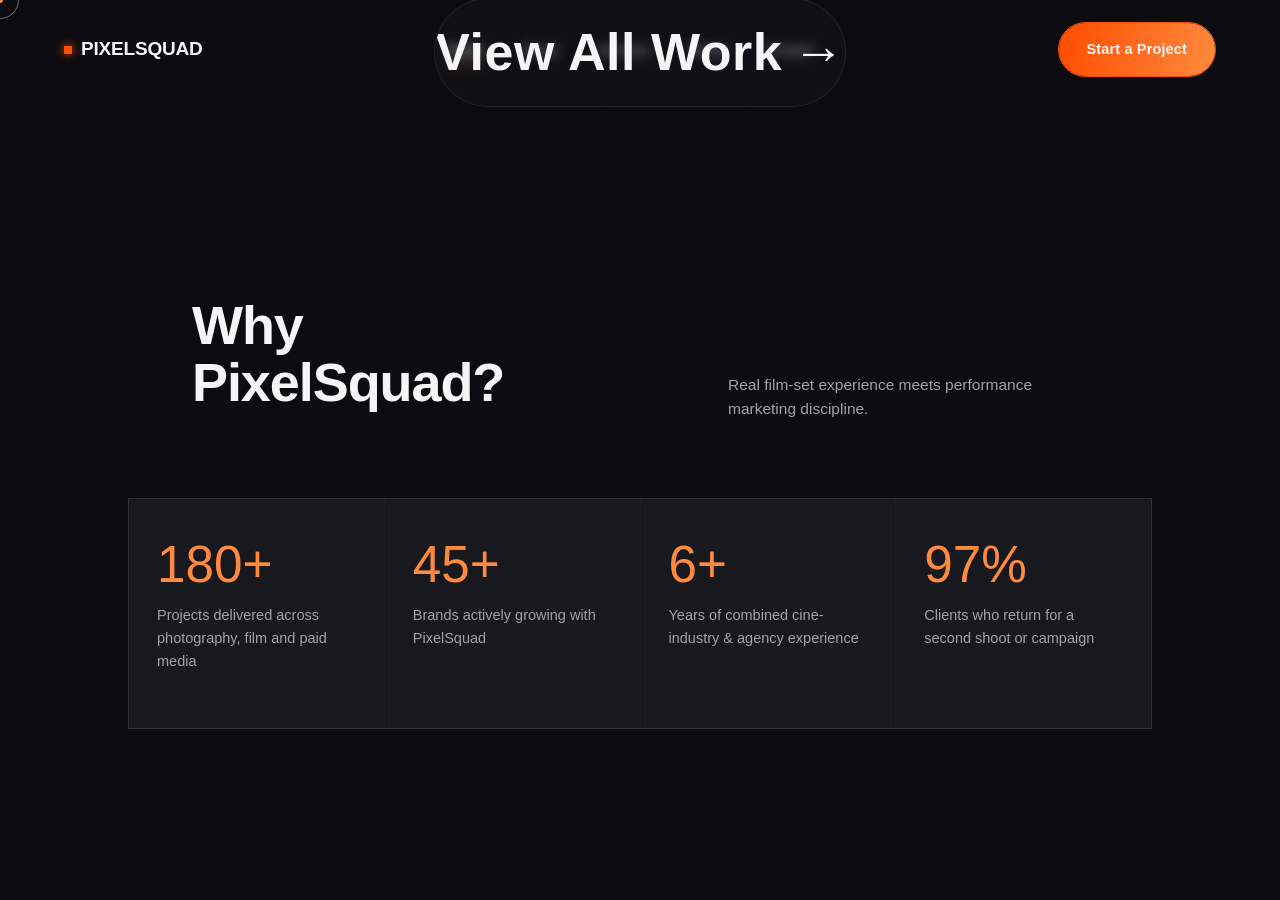
==== commit 2c36c54b: "Update index.html" ====
--- a/index.html
+++ b/index.html
@@ -40,7 +40,7 @@
   <a href="contact.html" class="btn btn-primary">Start a Project</a>
   <div class="mobile-menu-foot">
     <span>pixelsquad24@gmail.com</span>
-    <span class="location">   Erode, Tamil Nadu</span>  </div>
+    <!-- <span class="location">   Erode, Tamil Nadu</span>  </div> -->
 </div>
 
 <main id="main">
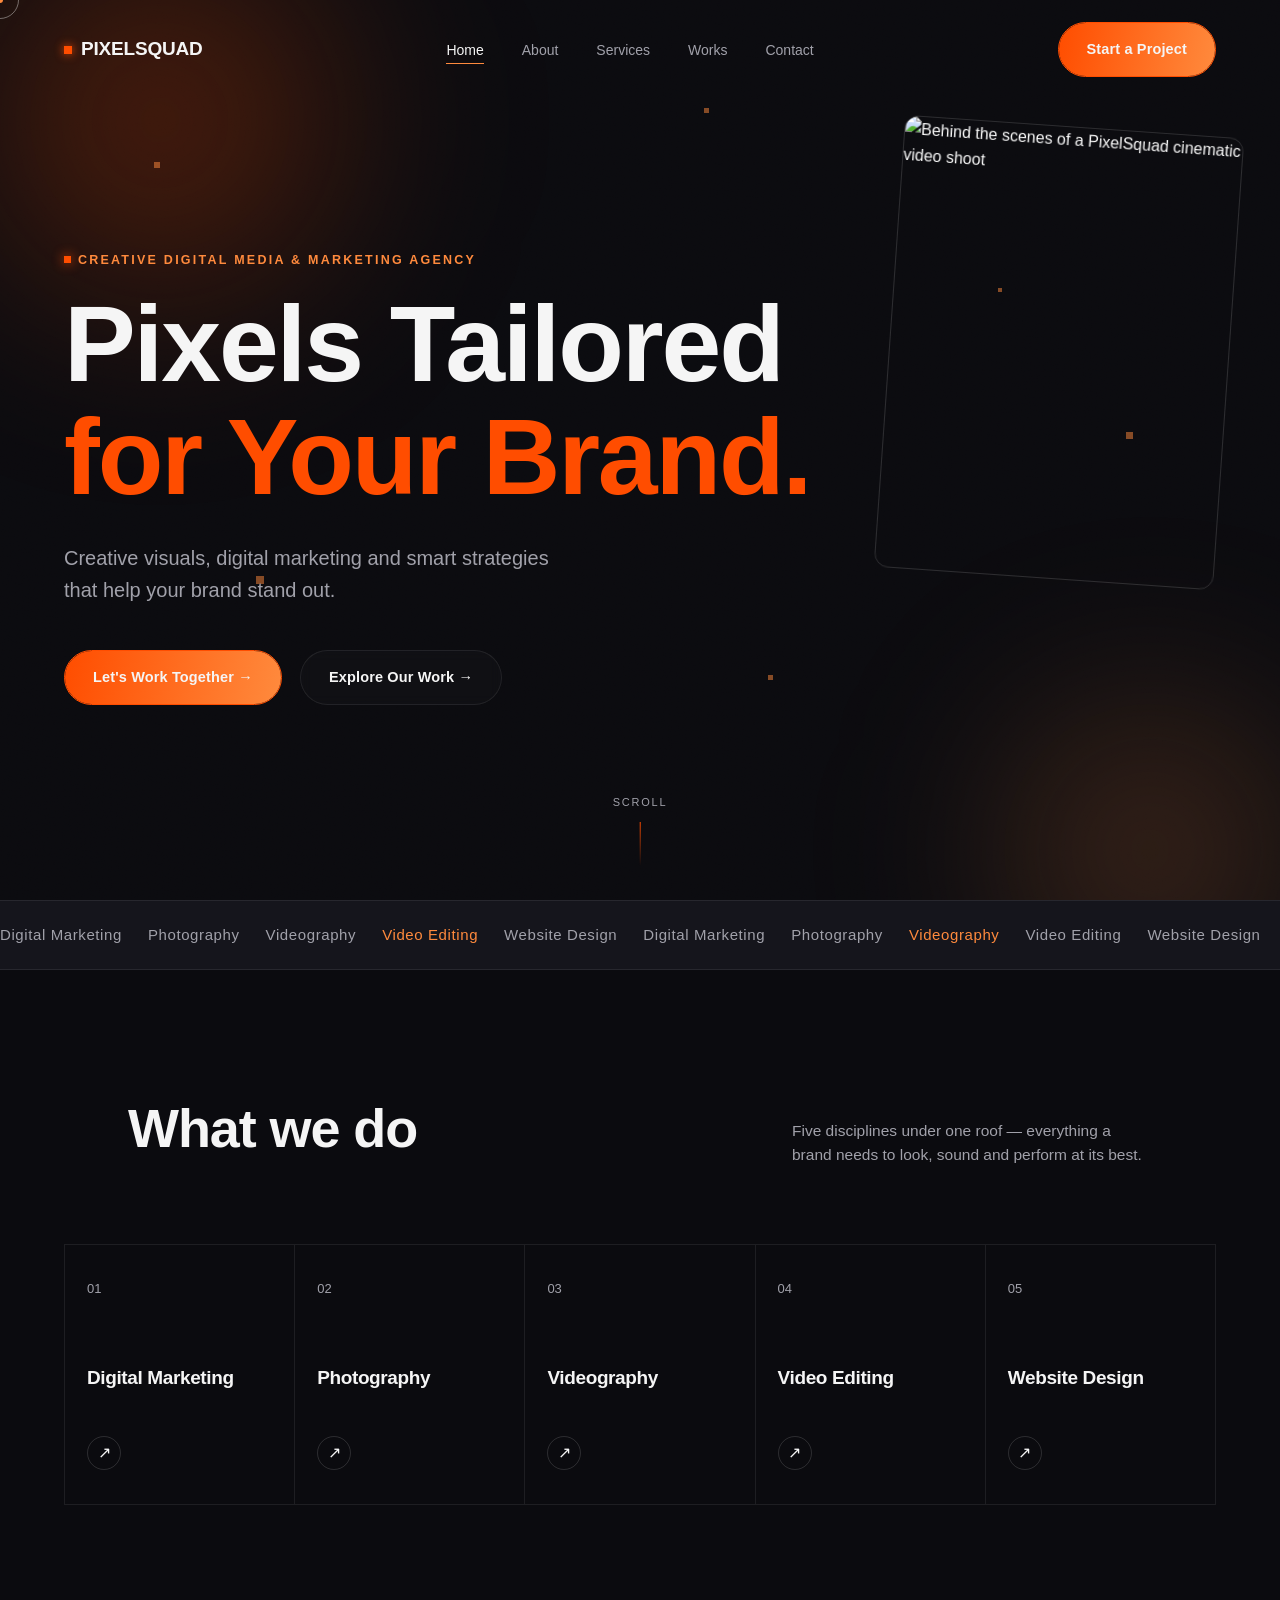
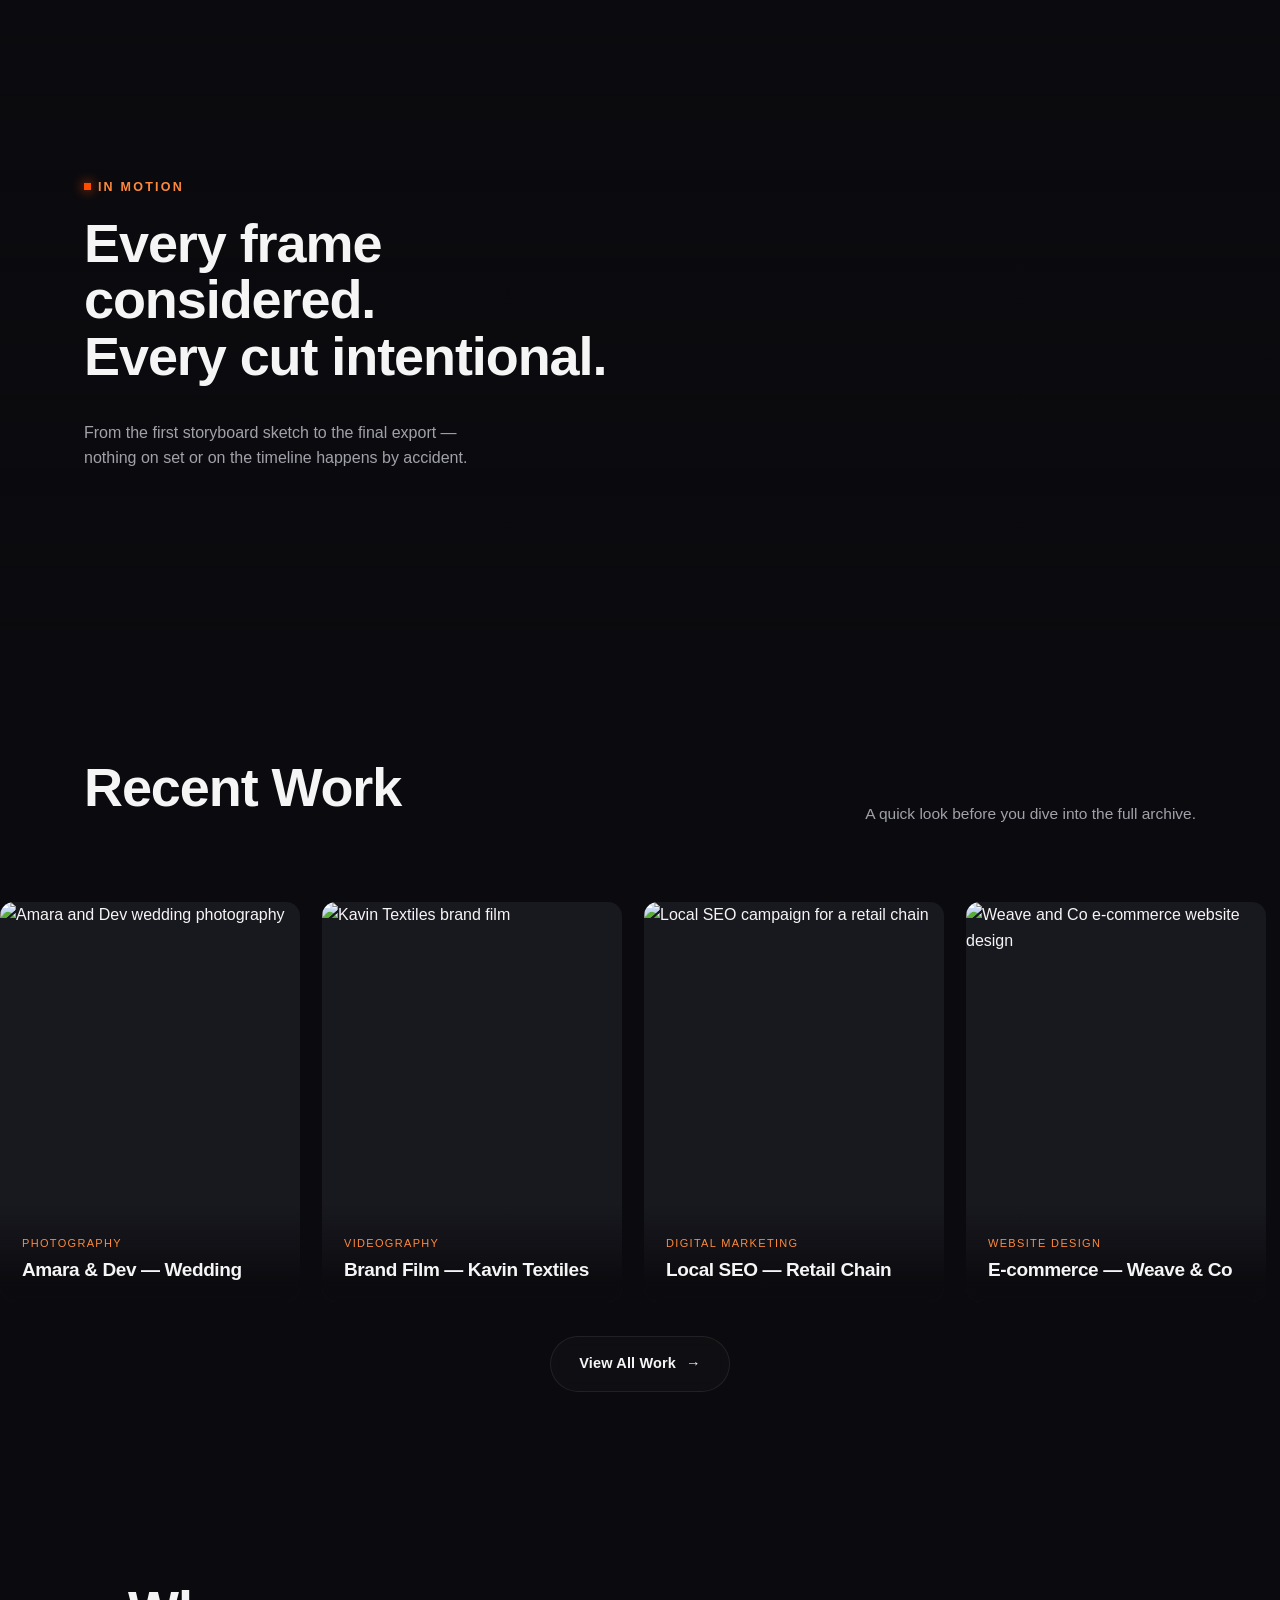
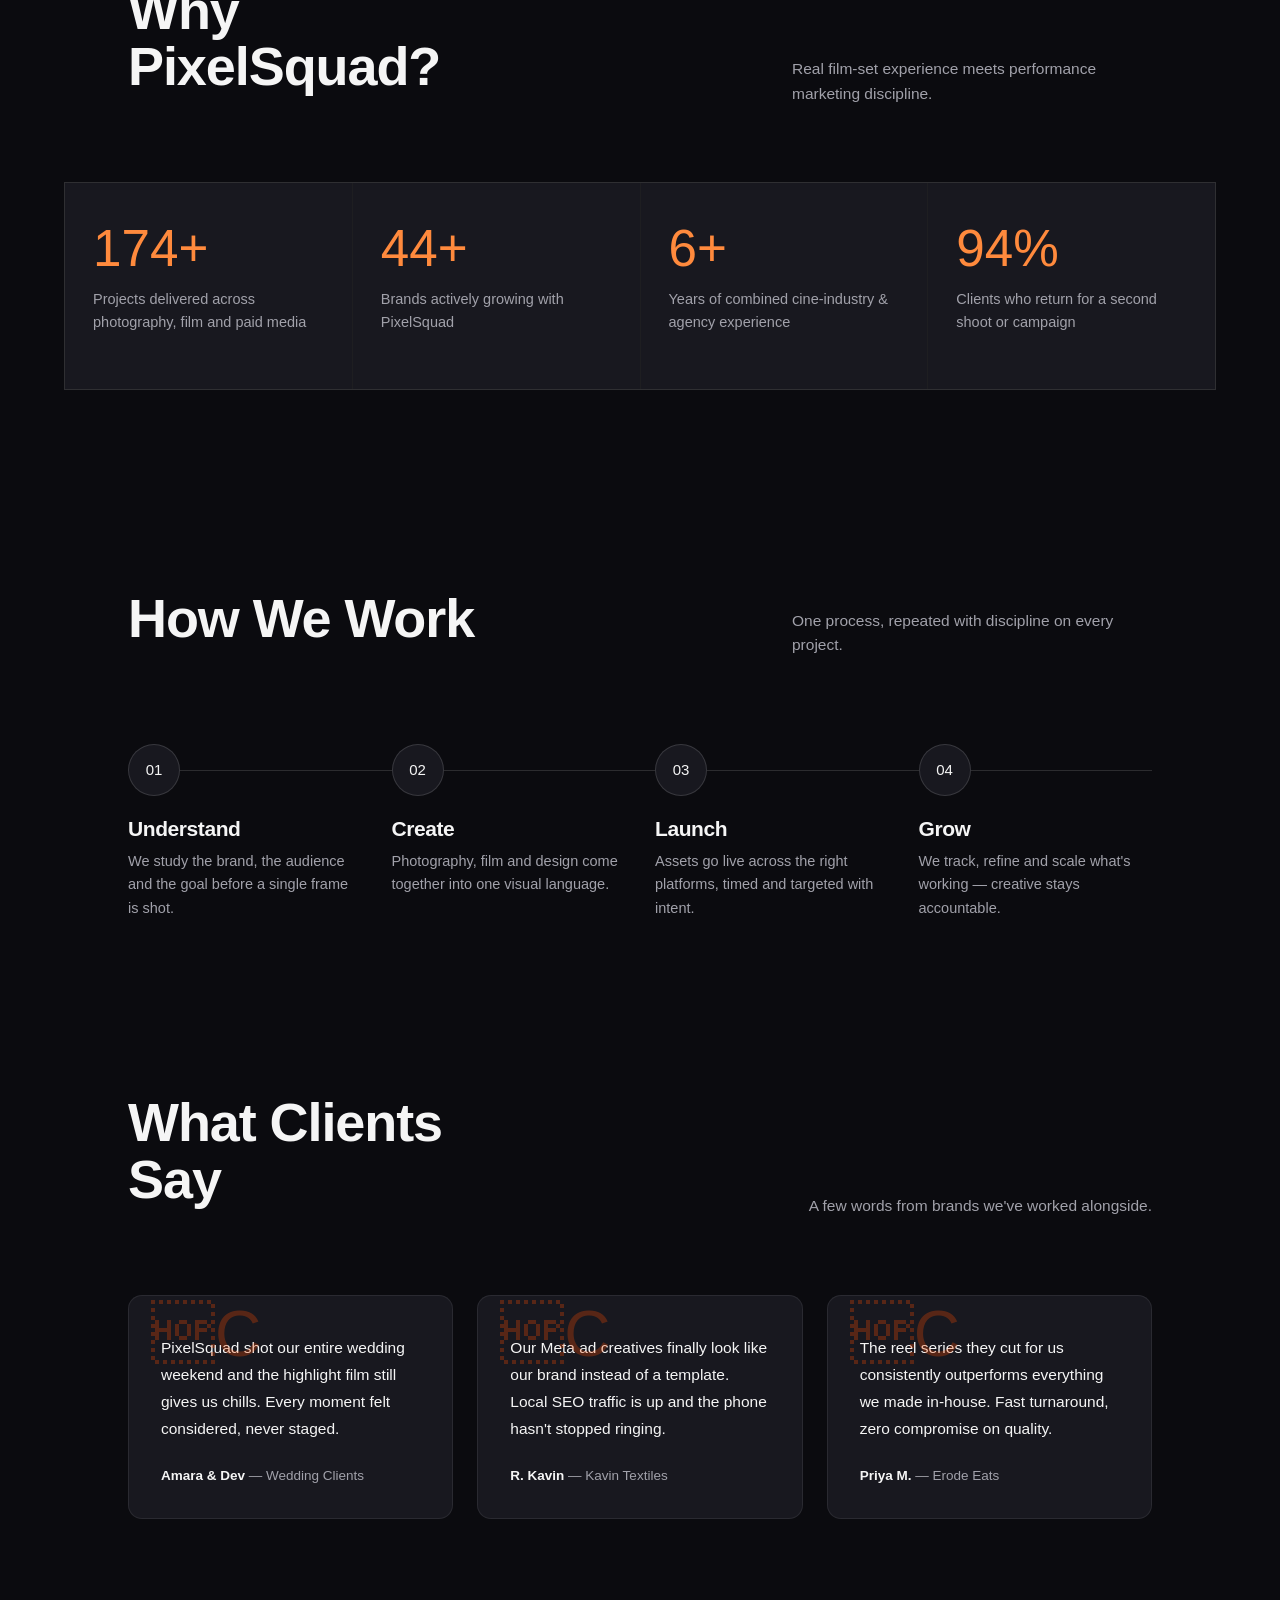
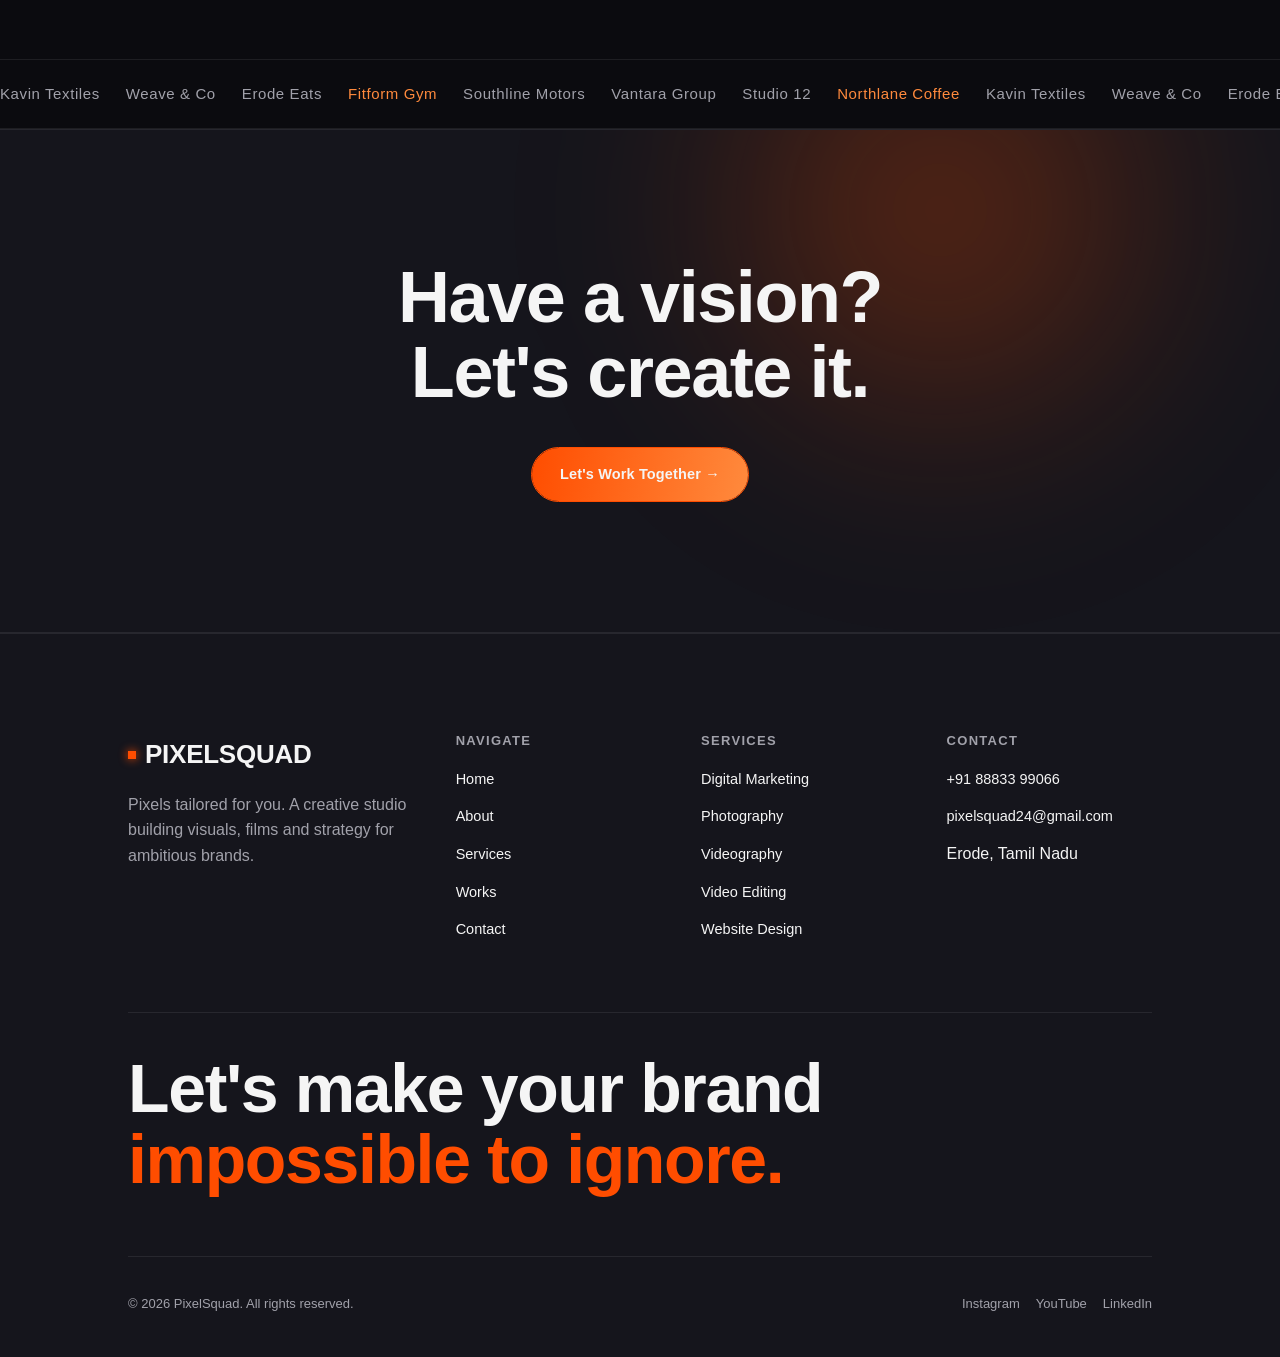
==== commit b039e653: "Update index.html" ====
--- a/index.html
+++ b/index.html
@@ -7,7 +7,533 @@
 <meta name="description" content="PixelSquad is a creative digital media and marketing agency crafting visuals, films and strategy for brands that want to stand out.">
 <link rel="preconnect" href="https://fonts.googleapis.com">
 <link rel="preconnect" href="https://fonts.gstatic.com" crossorigin>
-<link rel="stylesheet" href="main.css">
+<style>
+/* ==========================================================================
+   PIXELSQUAD — Design System
+   Signature motif: the "pixel dissolve" — a grid of tiny orange squares that
+   assembles/disassembles across headlines, images and dividers. It is the
+   one literal nod to the brand name, used sparingly and always on purpose.
+   ========================================================================== */
+
+@import url('https://fonts.googleapis.com/css2?family=Space+Grotesk:wght@400;500;600;700&family=Inter:wght@400;500;600&display=swap');
+
+:root{
+  --bg:#0B0B0F;
+  --bg-2:#15151C;
+  --card:#18181F;
+  --accent:#FF4D00;
+  --accent-2:#FF8A3D;
+  --text:#F5F5F5;
+  --muted:#A1A1AA;
+  --border: rgba(245,245,245,0.08);
+  --border-strong: rgba(245,245,245,0.14);
+
+  --font-display:'Space Grotesk', sans-serif;
+  --font-body:'Inter', sans-serif;
+
+  --container: 1240px;
+  --gutter: clamp(20px, 5vw, 64px);
+
+  --ease: cubic-bezier(.22,1,.36,1);
+  --ease-soft: cubic-bezier(.16,.84,.44,1);
+  --dur-s: .25s;
+  --dur-m: .55s;
+  --dur-l: .9s;
+
+  --radius: 14px;
+  --radius-s: 8px;
+}
+
+*, *::before, *::after{ box-sizing: border-box; }
+html{ scroll-behavior: smooth; }
+@media (prefers-reduced-motion: reduce){
+  html{ scroll-behavior: auto; }
+  *, *::before, *::after{ animation-duration: .001ms !important; animation-iteration-count: 1 !important; transition-duration: .001ms !important; scroll-behavior: auto !important; }
+}
+
+body{
+  margin:0;
+  background: var(--bg);
+  color: var(--text);
+  font-family: var(--font-body);
+  font-size: 16px;
+  line-height: 1.6;
+  -webkit-font-smoothing: antialiased;
+  overflow-x: hidden;
+  cursor: default;
+}
+
+img{ max-width:100%; display:block; }
+a{ color: inherit; text-decoration: none; }
+ul{ list-style:none; margin:0; padding:0; }
+button{ font-family: inherit; }
+input, select, textarea{ font-family: inherit; }
+
+h1,h2,h3,h4{
+  font-family: var(--font-display);
+  font-weight: 600;
+  line-height: 1.05;
+  letter-spacing: -0.02em;
+  margin: 0 0 0.5em;
+}
+
+.eyebrow{
+  display:inline-flex;
+  align-items:center;
+  gap:.55em;
+  font-family: var(--font-body);
+  font-size: 12.5px;
+  font-weight:600;
+  letter-spacing: .18em;
+  text-transform: uppercase;
+  color: var(--accent-2);
+  margin-bottom: 18px;
+}
+.eyebrow::before{
+  content:'';
+  width:7px; height:7px;
+  background: var(--accent);
+  box-shadow: 0 0 12px var(--accent);
+}
+
+.muted{ color: var(--muted); }
+.skip-link{ position:absolute; left:-999px; top:auto; background:var(--accent); color:#0B0B0F; padding:12px 18px; z-index:1000; font-weight:600; border-radius: 0 0 8px 0; }
+.skip-link:focus{ left:0; top:0; }
+
+.container{
+  width:100%;
+  max-width: var(--container);
+  margin: 0 auto;
+  padding: 0 var(--gutter);
+}
+
+section{ position: relative; }
+
+/* ---------- focus ---------- */
+a:focus-visible, button:focus-visible, input:focus-visible, textarea:focus-visible, select:focus-visible{
+  outline: 2px solid var(--accent-2);
+  outline-offset: 3px;
+  border-radius: 4px;
+}
+
+::selection{ background: var(--accent); color:#0B0B0F; }
+
+/* ---------- grain overlay ---------- */
+.grain{
+  position: fixed; inset:0;
+  z-index: 2;
+  pointer-events:none;
+  opacity: .045;
+  mix-blend-mode: overlay;
+  background-image: url("data:image/svg+xml,%3Csvg xmlns='http://www.w3.org/2000/svg' width='140' height='140'%3E%3Cfilter id='n'%3E%3CfeTurbulence type='fractalNoise' baseFrequency='0.85' numOctaves='2' stitchTiles='stitch'/%3E%3C/filter%3E%3Crect width='100%25' height='100%25' filter='url(%23n)'/%3E%3C/svg%3E");
+}
+
+/* ---------- ambient background glows ---------- */
+.bg-glow{ position:absolute; inset:0; z-index:0; overflow:hidden; pointer-events:none; }
+.bg-glow span{ position:absolute; border-radius:50%; filter: blur(90px); background: radial-gradient(circle, rgba(255,77,0,.35), transparent 70%); will-change: transform; }
+
+/* ---------- floating pixel field (decorative) ---------- */
+.pixel-field{ position:absolute; inset:0; z-index:0; overflow:hidden; pointer-events:none; }
+.pixel-field i{ position:absolute; display:block; background: var(--accent-2); opacity:.5; animation: pixel-float 9s ease-in-out infinite; }
+@keyframes pixel-float{ 0%,100%{ transform: translateY(0) scale(1); opacity:.25; } 50%{ transform: translateY(-26px) scale(1.15); opacity:.6; } }
+
+/* ---------- buttons ---------- */
+.btn{
+  position:relative; display:inline-flex; align-items:center; gap:10px;
+  padding: 15px 28px; font-family: var(--font-body); font-size:14.5px; font-weight:600; letter-spacing:.01em;
+  border-radius: 999px; border:1px solid var(--border-strong); background: transparent; color: var(--text);
+  cursor:pointer; overflow:hidden; isolation:isolate;
+  transition: color var(--dur-s) var(--ease), border-color var(--dur-s) var(--ease), transform var(--dur-s) var(--ease);
+}
+.btn::before{
+  content:''; position:absolute; inset:0; z-index:-1;
+  background: linear-gradient(100deg, var(--accent), var(--accent-2));
+  transform: translateX(-102%); transition: transform var(--dur-m) var(--ease);
+}
+.btn:hover{ border-color: transparent; transform: translateY(-2px); }
+.btn:hover::before{ transform: translateX(0); }
+.btn .arrow{ transition: transform var(--dur-s) var(--ease); }
+.btn:hover .arrow{ transform: translateX(4px); }
+.btn-primary{ border-color: var(--accent); }
+.btn-primary::before{ transform: translateX(0); }
+.btn-ghost{ border-color: var(--border); background: rgba(255,255,255,.02); backdrop-filter: blur(6px); }
+
+/* ---------- nav ---------- */
+.nav{
+  position: fixed; top:0; left:0; right:0; z-index: 100;
+  padding: 22px var(--gutter); display:flex; align-items:center; justify-content:space-between;
+  background: transparent; border-bottom: 1px solid transparent;
+  transition: background var(--dur-m) var(--ease), border-color var(--dur-m) var(--ease), padding var(--dur-m) var(--ease);
+}
+.nav.scrolled{ padding: 14px var(--gutter); background: rgba(11,11,15,.72); backdrop-filter: blur(16px) saturate(140%); border-bottom: 1px solid var(--border); }
+.nav-logo{ font-family: var(--font-display); font-weight:700; font-size: 19px; letter-spacing: -0.01em; display:flex; align-items:center; gap:9px; }
+.nav-logo .dot{ width:8px; height:8px; background: var(--accent); display:inline-block; box-shadow:0 0 10px var(--accent); }
+.nav-links{ display:flex; gap: 38px; align-items:center; }
+.nav-links a{ position:relative; font-size: 14px; font-weight:500; color: var(--muted); padding: 4px 0; transition: color var(--dur-s) var(--ease); }
+.nav-links a::after{ content:''; position:absolute; left:0; bottom:-2px; width:0; height:1px; background: var(--accent-2); transition: width var(--dur-s) var(--ease); }
+.nav-links a:hover, .nav-links a.active{ color: var(--text); }
+.nav-links a:hover::after, .nav-links a.active::after{ width:100%; }
+.nav-right{ display:flex; align-items:center; gap:28px; }
+.nav-burger{ display:none; width:40px; height:40px; border-radius:50%; border:1px solid var(--border-strong); background:transparent; position:relative; cursor:pointer; z-index: 210; }
+.nav-burger span{ position:absolute; left:11px; right:11px; height:1.5px; background: var(--text); transition: transform var(--dur-s) var(--ease), opacity var(--dur-s) var(--ease), top var(--dur-s) var(--ease); }
+.nav-burger span:nth-child(1){ top:15px; }
+.nav-burger span:nth-child(2){ top:20px; }
+.nav-burger span:nth-child(3){ top:25px; }
+.nav-burger.open span:nth-child(1){ top:20px; transform: rotate(45deg); }
+.nav-burger.open span:nth-child(2){ opacity:0; }
+.nav-burger.open span:nth-child(3){ top:20px; transform: rotate(-45deg); }
+
+.mobile-menu{
+  position: fixed; inset:0; z-index:190; background: #0B0B0F;
+  display:flex; flex-direction:column; justify-content:center; padding: 40px var(--gutter);
+  transform: translateY(-100%); transition: transform var(--dur-l) var(--ease);
+}
+.mobile-menu.open{ transform: translateY(0); }
+.mobile-menu ul{ display:flex; flex-direction:column; gap: 6px; }
+.mobile-menu a{ font-family: var(--font-display); font-size: clamp(32px,10vw,52px); font-weight:600; padding: 12px 0; border-bottom: 1px solid var(--border); color: var(--text); display:flex; justify-content:space-between; align-items:center; }
+.mobile-menu .btn{ margin-top: 34px; align-self:flex-start; }
+.mobile-menu-foot{ margin-top:40px; display:flex; flex-direction:column; gap:8px; color: var(--muted); font-size:14px; }
+
+@media (max-width: 900px){
+  .nav-links{ display:none; }
+  .nav-right .btn{ display:none; }
+  .nav-burger{ display:block; }
+}
+
+/* ---------- custom cursor ---------- */
+.cursor-dot, .cursor-ring{ position: fixed; top:0; left:0; pointer-events:none; z-index: 300; border-radius: 50%; transform: translate(-50%,-50%); will-change: transform; }
+.cursor-dot{ width:6px; height:6px; background: var(--accent-2); transition: opacity .2s; }
+.cursor-ring{ width:38px; height:38px; border:1px solid rgba(245,245,245,.4); transition: width .28s var(--ease-soft), height .28s var(--ease-soft), border-color .28s, background .28s; display:flex; align-items:center; justify-content:center; font-size:10px; letter-spacing:.08em; text-transform:uppercase; font-weight:600; color: var(--text); }
+.cursor-ring.grow{ width:72px; height:72px; background: rgba(255,77,0,.12); border-color: var(--accent); }
+.cursor-ring.view span{ opacity:1; }
+.cursor-ring span{ opacity:0; transition: opacity .2s; white-space:nowrap; }
+body.has-cursor{ cursor:none; }
+body.has-cursor a, body.has-cursor button{ cursor:none; }
+@media (hover:none), (pointer:coarse){ .cursor-dot, .cursor-ring{ display:none !important; } }
+
+/* ---------- reveal utilities ---------- */
+.reveal{ opacity:0; transform: translateY(28px); transition: opacity var(--dur-m) var(--ease), transform var(--dur-m) var(--ease); }
+.reveal.in{ opacity:1; transform: translateY(0); }
+.reveal-scale{ opacity:0; transform: scale(.94); transition: opacity var(--dur-m) var(--ease), transform var(--dur-m) var(--ease); }
+.reveal-scale.in{ opacity:1; transform: scale(1); }
+.reveal-fade{ opacity:0; transition: opacity var(--dur-l) var(--ease); }
+.reveal-fade.in{ opacity:1; }
+.stagger > *{ transition-delay: calc(var(--i,0) * 80ms); }
+
+/* pixel-dissolve reveal for imagery — the signature motif */
+.pixel-reveal{ position:relative; overflow:hidden; background: var(--card); }
+.pixel-reveal img{ width:100%; height:100%; object-fit:cover; display:block; transform: scale(1.08); transition: transform 1.2s var(--ease-soft); }
+.pixel-reveal.in img{ transform: scale(1); }
+.pixel-grid{ position:absolute; inset:0; display:grid; z-index:2; pointer-events:none; }
+.pixel-grid i{ background: var(--bg); transform: scale(1); transition: transform .45s var(--ease-soft); transition-delay: calc(var(--d,0) * 1ms); }
+.pixel-reveal.in .pixel-grid i{ transform: scale(0); }
+
+/* ---------- footer ---------- */
+.site-footer{ position:relative; background: var(--bg-2); border-top: 1px solid var(--border); padding: 100px var(--gutter) 30px; overflow:hidden; }
+.footer-top{ display:grid; grid-template-columns: 1.4fr 1fr 1fr 1fr; gap: 40px; padding-bottom: 70px; }
+.footer-brand .nav-logo{ font-size: 26px; margin-bottom: 14px; }
+.footer-brand p{ color: var(--muted); max-width: 280px; }
+.footer-col h4{ font-family: var(--font-body); font-size:13px; letter-spacing:.1em; text-transform:uppercase; color: var(--muted); font-weight:600; margin-bottom:18px; }
+.footer-col ul{ display:flex; flex-direction:column; gap:12px; }
+.footer-col a{ color: var(--text); font-size:14.5px; transition: color var(--dur-s), padding-left var(--dur-s); }
+.footer-col a:hover{ color: var(--accent-2); padding-left:4px; }
+.footer-statement{ font-family: var(--font-display); font-weight:600; font-size: clamp(30px, 5.4vw, 68px); letter-spacing:-0.02em; line-height:1.05; padding: 40px 0 60px; border-top: 1px solid var(--border); }
+.footer-statement span{ color: var(--accent); }
+.footer-bottom{ display:flex; justify-content:space-between; align-items:center; padding-top: 24px; border-top: 1px solid var(--border); font-size: 13px; color: var(--muted); flex-wrap: wrap; gap:14px; }
+.social-row{ display:flex; gap:16px; }
+.social-row a{ color: var(--muted); font-size:13px; transition: color var(--dur-s); }
+.social-row a:hover{ color: var(--accent-2); }
+
+@media (max-width: 900px){ .footer-top{ grid-template-columns: 1fr 1fr; } }
+@media (max-width: 560px){ .footer-top{ grid-template-columns: 1fr; gap:34px; } }
+
+/* ---------- shared: page hero ---------- */
+.page-hero{ padding: 190px var(--gutter) 90px; position: relative; overflow:hidden; }
+.page-hero h1{ font-size: clamp(40px, 7vw, 84px); max-width: 15ch; }
+
+/* ---------- CTA band (shared) ---------- */
+.cta-band{ position:relative; padding: 130px var(--gutter); text-align:center; overflow:hidden; background: var(--bg-2); border-top: 1px solid var(--border); border-bottom: 1px solid var(--border); }
+.cta-band h2{ font-size: clamp(34px, 6vw, 72px); max-width: 16ch; margin: 0 auto 36px; }
+.cta-band .btn-row{ display:flex; gap:18px; justify-content:center; flex-wrap:wrap; }
+
+/* ---------- section heading pattern ---------- */
+.section-head{ display:flex; justify-content:space-between; align-items:flex-end; gap: 30px; margin-bottom: 60px; flex-wrap: wrap; }
+.section-head h2{ font-size: clamp(30px, 4.4vw, 54px); max-width: 14ch; }
+.section-head p{ max-width: 360px; color: var(--muted); font-size: 15.5px; }
+
+/* ---------- scroll indicator ---------- */
+.scroll-indicator{ position:absolute; bottom: 34px; left: 50%; transform: translateX(-50%); display:flex; flex-direction:column; align-items:center; gap:10px; z-index: 5; }
+.scroll-indicator span{ font-size:11px; letter-spacing:.16em; text-transform:uppercase; color: var(--muted); }
+.scroll-indicator .line{ width:1px; height:44px; background: linear-gradient(var(--accent), transparent); overflow:hidden; position:relative; }
+.scroll-indicator .line::after{ content:''; position:absolute; top:-44px; left:0; width:100%; height:44px; background: linear-gradient(var(--text), transparent); animation: scroll-line 1.8s ease-in-out infinite; }
+@keyframes scroll-line{ to{ top:44px; } }
+
+.hide-desktop{ display:none; }
+@media (max-width: 900px){ .hide-mobile{ display:none; } .hide-desktop{ display:block; } }
+
+
+/* ==========================================================================
+   PAGE-SPECIFIC STYLES
+   ========================================================================== */
+
+/* ================= HOME — HERO ================= */
+.hero{ min-height: 100svh; display:flex; flex-direction:column; justify-content:center; padding: 150px var(--gutter) 100px; overflow:hidden; }
+.hero-inner{ position:relative; z-index:3; max-width: 980px; }
+.hero h1{ font-size: clamp(46px, 8.4vw, 118px); margin-bottom: 28px; }
+.hero h1 .line{ display:block; overflow:hidden; }
+.hero h1 .line span{ display:inline-block; transform: translateY(110%); transition: transform 1s var(--ease-soft); }
+.hero.loaded h1 .line span{ transform: translateY(0); }
+.hero h1 .line:nth-child(1) span{ transition-delay: .05s; }
+.hero h1 .line:nth-child(2) span{ transition-delay: .18s; color: var(--accent); }
+.hero-sub{ font-size: clamp(16px, 1.7vw, 20px); color: var(--muted); max-width: 46ch; margin-bottom: 44px; opacity:0; transform: translateY(14px); transition: opacity .8s var(--ease) .5s, transform .8s var(--ease) .5s; }
+.hero.loaded .hero-sub{ opacity:1; transform:none; }
+.hero-cta{ display:flex; gap:18px; flex-wrap:wrap; opacity:0; transform: translateY(14px); transition: opacity .8s var(--ease) .68s, transform .8s var(--ease) .68s; }
+.hero.loaded .hero-cta{ opacity:1; transform:none; }
+.hero-frame{ position:absolute; top: 14%; right: 4%; width: min(30vw, 340px); aspect-ratio: 3/4; border: 1px solid var(--border-strong); border-radius: var(--radius); overflow:hidden; z-index:2; transform: rotate(4deg); animation: frame-drift 10s ease-in-out infinite; }
+.hero-frame img{ width:100%; height:100%; object-fit:cover; filter: saturate(1.05) contrast(1.05); }
+@keyframes frame-drift{ 0%,100%{ transform: rotate(4deg) translateY(0); } 50%{ transform: rotate(4deg) translateY(-18px); } }
+@media (max-width: 1100px){ .hero-frame{ display:none; } }
+
+.marquee{ border-top:1px solid var(--border); border-bottom:1px solid var(--border); overflow:hidden; padding: 22px 0; background: var(--bg-2); }
+.marquee-track{ display:flex; gap: 26px; width:max-content; animation: marquee 26s linear infinite; }
+.marquee-track span{ font-family: var(--font-display); font-size: 15px; color: var(--muted); letter-spacing:.04em; white-space:nowrap; }
+.marquee-track span:nth-child(4n){ color: var(--accent-2); }
+@keyframes marquee{ from{ transform: translateX(0); } to{ transform: translateX(-50%); } }
+
+/* ---- services preview (home) ---- */
+.services-preview{ padding: 130px var(--gutter); }
+.spv-grid{ display:grid; grid-template-columns: repeat(5, 1fr); border-top:1px solid var(--border); border-left:1px solid var(--border); }
+.spv-card{ border-right:1px solid var(--border); border-bottom:1px solid var(--border); padding: 34px 22px; min-height: 260px; display:flex; flex-direction:column; justify-content:space-between; position:relative; overflow:hidden; transition: background var(--dur-m) var(--ease); }
+.spv-card::before{ content:''; position:absolute; inset:0; background: linear-gradient(160deg, rgba(255,77,0,.14), transparent 60%); opacity:0; transition: opacity var(--dur-m) var(--ease); }
+.spv-card:hover::before{ opacity:1; }
+.spv-card .num{ font-family: var(--font-display); font-size:13px; color: var(--muted); }
+.spv-card h3{ font-size: 19px; margin-top: 30px; }
+.spv-card .arrow{ width:34px; height:34px; border-radius:50%; border:1px solid var(--border-strong); display:flex; align-items:center; justify-content:center; transition: background var(--dur-s), transform var(--dur-s), border-color var(--dur-s); }
+.spv-card:hover .arrow{ background: var(--accent); border-color: var(--accent); transform: rotate(45deg); }
+@media (max-width: 1000px){ .spv-grid{ grid-template-columns: repeat(2,1fr); } }
+@media (max-width: 560px){ .spv-grid{ grid-template-columns: 1fr; } }
+
+/* ---- why pixelsquad (home) ---- */
+.why{ padding: 60px var(--gutter) 140px; }
+.why-grid{ display:grid; grid-template-columns: repeat(4, 1fr); gap:1px; background: var(--border); border:1px solid var(--border); }
+.why-card{ background: var(--card); padding: 40px 28px; }
+.why-card .stat{ font-family: var(--font-display); font-size: clamp(38px,4vw,58px); color: var(--accent-2); line-height:1; }
+.why-card p{ color: var(--muted); margin-top:14px; font-size:14.5px; }
+@media (max-width: 900px){ .why-grid{ grid-template-columns: repeat(2,1fr); } }
+@media (max-width: 560px){ .why-grid{ grid-template-columns: 1fr; } }
+
+/* ================= ABOUT ================= */
+.about-intro{ padding: 20px var(--gutter) 100px; display:grid; grid-template-columns: 1.1fr .9fr; gap: 60px; align-items:center; }
+.about-intro p{ font-size: 18px; color: var(--muted); max-width: 46ch; }
+.about-portrait{ border-radius: var(--radius); overflow:hidden; aspect-ratio: 4/5; }
+@media (max-width: 900px){ .about-intro{ grid-template-columns:1fr; } }
+
+.founder{ padding: 100px var(--gutter); background: var(--bg-2); border-top:1px solid var(--border); border-bottom:1px solid var(--border); }
+.founder-grid{ display:grid; grid-template-columns: .8fr 1.2fr; gap: 70px; align-items:center; }
+.founder-photo{ aspect-ratio: 3/4; border-radius: var(--radius); overflow:hidden; position:relative; }
+.founder-name{ font-size: clamp(28px,3.6vw,44px); }
+.founder-role{ color: var(--accent-2); font-size:14px; letter-spacing:.05em; text-transform:uppercase; font-weight:600; margin-bottom:24px; display:block; }
+.founder-tags{ display:flex; flex-wrap:wrap; gap:10px; margin-top:30px; }
+.founder-tags span{ padding:9px 16px; border:1px solid var(--border-strong); border-radius:999px; font-size:13px; color: var(--muted); }
+@media (max-width: 900px){ .founder-grid{ grid-template-columns:1fr; } }
+
+.timeline{ padding: 130px var(--gutter); }
+.timeline-track{ position:relative; padding-left: 40px; }
+.timeline-track::before{ content:''; position:absolute; left:6px; top:8px; bottom:8px; width:1px; background: var(--border-strong); }
+.tl-item{ position:relative; padding: 0 0 60px 30px; }
+.tl-item::before{ content:''; position:absolute; left:-30px; top:6px; width:13px; height:13px; border-radius:50%; background: var(--bg); border:2px solid var(--accent); transition: background .3s var(--ease); }
+.tl-item.in::before{ background: var(--accent); }
+.tl-item:last-child{ padding-bottom:0; }
+.tl-year{ font-family: var(--font-display); font-size:13px; color: var(--muted); margin-bottom:8px; display:block; }
+.tl-item h3{ font-size: 22px; margin-bottom:8px; }
+.tl-item p{ color: var(--muted); max-width: 56ch; }
+
+.approach{ padding: 60px var(--gutter) 140px; }
+.approach-row{ display:grid; grid-template-columns: repeat(4, 1fr); gap: 1px; background: var(--border); border:1px solid var(--border); }
+.approach-step{ background: var(--card); padding: 46px 24px; text-align:center; position:relative; }
+.approach-step .n{ font-family: var(--font-display); font-size:14px; color: var(--accent-2); margin-bottom: 18px; display:block; }
+.approach-step h3{ font-size: 21px; }
+.approach-step p{ color: var(--muted); font-size: 14px; margin-top: 10px; }
+.approach-arrow{ position:absolute; right:-14px; top:50%; transform:translateY(-50%); color: var(--muted); font-size:18px; z-index:2; }
+.approach-step:last-child .approach-arrow{ display:none; }
+@media (max-width: 900px){ .approach-row{ grid-template-columns: 1fr 1fr; } .approach-arrow{ display:none; } }
+@media (max-width: 560px){ .approach-row{ grid-template-columns: 1fr; } }
+
+/* ================= SERVICES ================= */
+.service-block{ border-top: 1px solid var(--border); }
+.service-block:last-child{ border-bottom: 1px solid var(--border); }
+.service-row{ display:grid; grid-template-columns: 90px 1fr 340px; gap: 40px; padding: 52px var(--gutter); align-items:flex-start; position:relative; cursor:pointer; overflow:hidden; transition: background var(--dur-m) var(--ease); }
+.service-row:hover{ background: rgba(255,77,0,.035); }
+.service-row .num{ font-family: var(--font-display); font-size:16px; color: var(--muted); }
+.service-title{ display:flex; align-items:center; gap:20px; flex-wrap:wrap; }
+.service-title h3{ font-size: clamp(26px,3.2vw,40px); transition: color var(--dur-s), transform var(--dur-s); }
+.service-row:hover .service-title h3{ color: var(--accent-2); transform: translateX(6px); }
+.service-desc{ color: var(--muted); margin-top:14px; max-width: 56ch; font-size: 15px; }
+.service-tags{ display:flex; flex-wrap:wrap; gap:8px; margin-top: 0; max-height:0; opacity:0; overflow:hidden; transition: max-height var(--dur-m) var(--ease), opacity var(--dur-m) var(--ease), margin var(--dur-m) var(--ease); }
+.service-row.open .service-tags{ max-height: 300px; opacity:1; margin-top:22px; }
+.service-tags span{ padding:8px 14px; border:1px solid var(--border-strong); border-radius:999px; font-size:12.5px; color: var(--muted); }
+.service-media{ position:relative; border-radius: var(--radius); overflow:hidden; aspect-ratio: 4/3; opacity:0; transform: scale(.92); transition: opacity var(--dur-m) var(--ease), transform var(--dur-m) var(--ease); }
+.service-row:hover .service-media, .service-row.open .service-media{ opacity:1; transform: scale(1); }
+.service-media img{ width:100%; height:100%; object-fit:cover; transform: scale(1.1); transition: transform 1.4s var(--ease-soft); }
+.service-row:hover .service-media img{ transform: scale(1); }
+.service-arrow{ position:absolute; top:50px; right: var(--gutter); width:52px; height:52px; border-radius:50%; border:1px solid var(--border-strong); display:flex; align-items:center; justify-content:center; transition: transform var(--dur-s) var(--ease), background var(--dur-s), border-color var(--dur-s); flex-shrink:0; background:none; color:var(--text); }
+.service-row:hover .service-arrow{ background: var(--accent); border-color: var(--accent); }
+.service-row.open .service-arrow{ transform: rotate(135deg); }
+@media (max-width: 1000px){ .service-row{ grid-template-columns: 60px 1fr; } .service-media{ display:none; } .service-arrow{ position:static; margin-top:20px; } }
+
+.services-hero-strip{ display:flex; gap:10px; flex-wrap:wrap; padding: 0 var(--gutter) 80px; }
+.services-hero-strip span{ padding:10px 18px; border:1px solid var(--border-strong); border-radius:999px; font-size:13px; color: var(--muted); }
+
+/* ================= PORTFOLIO ================= */
+.filter-row{ display:flex; gap:10px; flex-wrap:wrap; padding: 0 var(--gutter) 60px; }
+.filter-btn{ padding: 11px 20px; border-radius:999px; border:1px solid var(--border-strong); background:transparent; color: var(--muted); font-size:13.5px; font-weight:600; cursor:pointer; transition: all var(--dur-s) var(--ease); }
+.filter-btn:hover{ color: var(--text); border-color: var(--text); }
+.filter-btn.active{ background: var(--accent); border-color: var(--accent); color:#fff; }
+
+.masonry{ padding: 0 var(--gutter) 60px; column-count: 3; column-gap: 22px; }
+.mas-item{ break-inside: avoid; margin-bottom: 22px; border-radius: var(--radius); overflow:hidden; position:relative; cursor:pointer; transition: opacity var(--dur-m) var(--ease), transform var(--dur-m) var(--ease); }
+.mas-item.hidden-item{ display:none; }
+.mas-item .frame{ position:relative; overflow:hidden; }
+.mas-item img{ width:100%; display:block; transform: scale(1.06); transition: transform .9s var(--ease-soft); }
+.mas-item:hover img{ transform: scale(1.14); }
+.mas-overlay{ position:absolute; inset:0; background: linear-gradient(180deg, transparent 40%, rgba(11,11,15,.92) 100%); opacity:0; transition: opacity var(--dur-m) var(--ease); display:flex; flex-direction:column; justify-content:flex-end; padding: 26px; }
+.mas-item:hover .mas-overlay{ opacity:1; }
+.mas-cat{ font-size:11.5px; letter-spacing:.14em; text-transform:uppercase; color: var(--accent-2); margin-bottom:8px; transform: translateY(14px); opacity:0; transition: transform var(--dur-m) var(--ease) .05s, opacity var(--dur-m) var(--ease) .05s; }
+.mas-title-row{ display:flex; justify-content:space-between; align-items:center; transform: translateY(20px); opacity:0; transition: transform var(--dur-m) var(--ease), opacity var(--dur-m) var(--ease); }
+.mas-item:hover .mas-cat, .mas-item:hover .mas-title-row{ transform: translateY(0); opacity:1; }
+.mas-title-row h3{ font-size:19px; margin:0; }
+.mas-title-row .arrow{ width:34px; height:34px; border-radius:50%; background: var(--accent); display:flex; align-items:center; justify-content:center; flex-shrink:0; color:#fff; }
+@media (max-width: 1000px){ .masonry{ column-count: 2; } }
+@media (max-width: 620px){ .masonry{ column-count: 1; } }
+
+.featured-project{ margin: 40px var(--gutter) 120px; position:relative; border-radius: var(--radius); overflow:hidden; aspect-ratio: 16/8; }
+.featured-project img{ width:100%; height:100%; object-fit:cover; }
+.featured-project .fp-overlay{ position:absolute; inset:0; background: linear-gradient(90deg, rgba(11,11,15,.92) 20%, rgba(11,11,15,.15) 75%); display:flex; flex-direction:column; justify-content:center; padding: var(--gutter); }
+.featured-project .eyebrow{ margin-bottom:14px; }
+.featured-project h2{ font-size: clamp(28px,4.4vw,52px); max-width:14ch; }
+.featured-project p{ color:var(--muted); max-width: 42ch; margin: 16px 0 26px; }
+@media (max-width: 800px){ .featured-project{ aspect-ratio: 4/5; } .featured-project .fp-overlay{ background: linear-gradient(0deg, rgba(11,11,15,.95) 30%, rgba(11,11,15,.2) 100%); justify-content:flex-end; } }
+
+/* ================= CONTACT ================= */
+.contact-wrap{ padding: 20px var(--gutter) 120px; display:grid; grid-template-columns: 1fr 1fr; gap: 70px; }
+.contact-info{ display:flex; flex-direction:column; gap: 36px; }
+.info-item{ padding-bottom: 26px; border-bottom: 1px solid var(--border); }
+.info-item .label{ font-size:12px; letter-spacing:.14em; text-transform:uppercase; color: var(--muted); margin-bottom:10px; display:block; }
+.info-item a, .info-item p{ font-family: var(--font-display); font-size: clamp(20px,2.2vw,28px); margin:0; }
+.info-item a:hover{ color: var(--accent-2); }
+.contact-social{ display:flex; gap:14px; margin-top:10px; flex-wrap:wrap; }
+.contact-social a{ padding: 12px 20px; border:1px solid var(--border-strong); border-radius:999px; font-size:13.5px; transition: all var(--dur-s); }
+.contact-social a:hover{ border-color: var(--accent); color: var(--accent-2); }
+
+.form{ display:flex; flex-direction:column; gap: 22px; }
+.form-row{ display:grid; grid-template-columns:1fr 1fr; gap:22px; }
+.field label{ display:block; font-size:12.5px; letter-spacing:.08em; text-transform:uppercase; color: var(--muted); margin-bottom:10px; }
+.field input, .field select, .field textarea{ width:100%; background: transparent; border:none; border-bottom:1px solid var(--border-strong); color: var(--text); font-size:16px; padding: 10px 2px; outline:none; transition: border-color var(--dur-s) var(--ease); }
+.field select option{ background: var(--bg-2); }
+.field textarea{ resize: vertical; min-height: 100px; }
+.field input:focus, .field select:focus, .field textarea:focus{ border-color: var(--accent); }
+.form .btn{ align-self:flex-start; margin-top:10px; }
+.form-note{ font-size:13px; color: var(--muted); margin-top:-6px; }
+.form-success{ display:none; padding: 20px; border:1px solid var(--border-strong); border-radius: var(--radius-s); color: var(--accent-2); font-size:14.5px; }
+.form-success.show{ display:block; }
+@media (max-width: 900px){ .contact-wrap{ grid-template-columns:1fr; } .form-row{ grid-template-columns:1fr; } }
+
+.contact-visual{ position:relative; margin: 0 var(--gutter) 60px; border-radius: var(--radius); overflow:hidden; aspect-ratio: 21/7; }
+.contact-visual img{ width:100%; height:100%; object-fit:cover; }
+.contact-visual .cv-overlay{ position:absolute; inset:0; background: linear-gradient(180deg, rgba(11,11,15,.4), rgba(11,11,15,.92)); display:flex; align-items:center; justify-content:center; text-align:center; padding: 20px; }
+.contact-visual h2{ font-size: clamp(26px,4.4vw,50px); max-width: 18ch; margin:0; }
+@media (max-width: 700px){ .contact-visual{ aspect-ratio: 4/5; } }
+
+/* ==========================================================================
+   ADDITIONAL SECTIONS & SCROLL EFFECTS
+   ========================================================================== */
+
+/* ---------- scroll progress bar ---------- */
+.scroll-progress{
+  position: fixed; top:0; left:0; width:100%; height:3px;
+  background: linear-gradient(90deg, var(--accent), var(--accent-2));
+  transform: scaleX(0); transform-origin: left;
+  z-index: 999; will-change: transform;
+}
+
+/* ---------- back to top ---------- */
+.back-to-top{
+  position: fixed; right: 26px; bottom: 26px;
+  width: 50px; height: 50px; border-radius: 50%;
+  background: var(--card); border: 1px solid var(--border-strong);
+  color: var(--text); display:flex; align-items:center; justify-content:center;
+  font-size: 18px; cursor: pointer; z-index: 150;
+  opacity:0; visibility:hidden; transform: translateY(14px);
+  transition: opacity var(--dur-m) var(--ease), transform var(--dur-m) var(--ease), visibility var(--dur-m), background var(--dur-s), border-color var(--dur-s);
+}
+.back-to-top.show{ opacity:1; visibility:visible; transform: translateY(0); }
+.back-to-top:hover{ background: var(--accent); border-color: var(--accent); }
+@media (max-width: 600px){ .back-to-top{ right:16px; bottom:16px; width:44px; height:44px; } }
+
+/* ---------- parallax cinematic banner ---------- */
+.parallax-banner{ position:relative; height: 66vh; min-height: 420px; overflow:hidden; }
+.parallax-bg{ position:absolute; inset:-12% 0; background-size:cover; background-position:center; will-change: transform; }
+.parallax-overlay{ position:absolute; inset:0; background: linear-gradient(180deg, rgba(11,11,15,.35), rgba(11,11,15,.88)); }
+.parallax-content{ position:relative; z-index:2; height:100%; display:flex; flex-direction:column; justify-content:center; }
+.parallax-content h2{ font-size: clamp(28px, 4.6vw, 54px); max-width: 18ch; }
+.parallax-content p{ color: var(--muted); max-width: 46ch; margin-top: 8px; }
+
+/* ---------- home featured work (horizontal scroll) ---------- */
+.home-work{ padding: 130px 0; }
+.hw-track{
+  display:flex; gap: 22px; overflow-x:auto; padding: 0 var(--gutter) 34px;
+  scroll-snap-type: x mandatory; -webkit-overflow-scrolling: touch;
+  scrollbar-width: none;
+}
+.hw-track::-webkit-scrollbar{ display:none; }
+.hw-card{
+  position:relative; flex: 0 0 300px; aspect-ratio: 3/4;
+  border-radius: var(--radius); overflow:hidden; scroll-snap-align:start;
+  background: var(--card);
+}
+.hw-card img{ width:100%; height:100%; object-fit:cover; transform: scale(1.06); transition: transform .9s var(--ease-soft); }
+.hw-card:hover img{ transform: scale(1.15); }
+.hw-info{ position:absolute; left:0; right:0; bottom:0; padding: 22px; z-index:3; background: linear-gradient(180deg, transparent, rgba(11,11,15,.94) 78%); }
+.hw-info span{ font-size: 11px; letter-spacing:.12em; text-transform:uppercase; color: var(--accent-2); }
+.hw-info h3{ font-size: 19px; margin: 6px 0 0; }
+.hw-track-foot{ display:flex; justify-content:center; }
+@media (max-width: 600px){ .hw-card{ flex-basis: 240px; } }
+
+/* ---------- process teaser (home) ---------- */
+.process-teaser{ padding: 60px var(--gutter) 140px; }
+.process-line{ display:grid; grid-template-columns: repeat(4, 1fr); gap: 30px; position:relative; padding-top: 10px; --progress: 0; }
+.process-line::before{ content:''; position:absolute; top: 36px; left:0; right:0; height:1px; background: var(--border-strong); }
+.process-line::after{ content:''; position:absolute; top:36px; left:0; height:1px; background: linear-gradient(90deg, var(--accent), var(--accent-2)); width: calc(var(--progress, 0) * 100%); transition: width .12s linear; }
+.process-step{ position:relative; padding-top: 74px; }
+.p-num{ position:absolute; top:0; left:0; width:52px; height:52px; border-radius:50%; background: var(--card); border:1px solid var(--border-strong); display:flex; align-items:center; justify-content:center; font-family: var(--font-display); font-size:15px; z-index:2; transition: border-color .3s ease, color .3s ease; }
+.process-step.in .p-num{ border-color: var(--accent); color: var(--accent-2); }
+.process-step h3{ font-size: 21px; }
+.process-step p{ color: var(--muted); font-size: 14.5px; margin-top: 8px; }
+@media (max-width: 900px){
+  .process-line{ grid-template-columns: 1fr 1fr; row-gap: 50px; }
+  .process-line::before, .process-line::after{ display:none; }
+}
+@media (max-width: 560px){ .process-line{ grid-template-columns: 1fr; } }
+
+/* ---------- testimonials ---------- */
+.testimonials{ padding: 20px var(--gutter) 140px; }
+.testi-grid{ display:grid; grid-template-columns: repeat(3, 1fr); gap: 24px; }
+.testi-card{ background: var(--card); border:1px solid var(--border); border-radius: var(--radius); padding: 38px 32px 30px; position:relative; font-size:15.5px; line-height:1.75; color: var(--text); margin:0; transition: border-color var(--dur-m) var(--ease), transform var(--dur-m) var(--ease); }
+.testi-card:hover{ border-color: var(--border-strong); transform: translateY(-4px); }
+.testi-card::before{ content:'C'; position:absolute; top:6px; left:22px; font-family: var(--font-display); font-size:64px; color: var(--accent); opacity:.28; line-height:1; }
+.testi-card footer{ margin-top: 22px; color: var(--muted); font-size: 13.5px; font-style:normal; }
+.testi-card footer strong{ color: var(--text); font-weight:600; }
+@media (max-width: 900px){ .testi-grid{ grid-template-columns: 1fr 1fr; } }
+@media (max-width: 620px){ .testi-grid{ grid-template-columns: 1fr; } }
+
+/* ---------- brand marquee (reversed) ---------- */
+.marquee-track.reverse{ animation-direction: reverse; }
+.brands-marquee{ background: var(--bg); }
+
+/* ---------- magnetic button wrapper ---------- */
+.magnetic{ display:inline-block; will-change: transform; transition: transform .25s var(--ease-soft); }
+
+</style>
 </head>
 <body>
 <a href="#main" class="skip-link">Skip to content</a>
@@ -40,7 +566,8 @@
   <a href="contact.html" class="btn btn-primary">Start a Project</a>
   <div class="mobile-menu-foot">
     <span>pixelsquad24@gmail.com</span>
-    <!-- <span class="location">   Erode, Tamil Nadu</span>  </div> -->
+    <span>Erode, Tamil Nadu</span>
+  </div>
 </div>
 
 <main id="main">
@@ -319,6 +846,301 @@
   </div>
 </footer>
 <button class="back-to-top" aria-label="Back to top">↑</button>
-<script src="main.js"></script>
+<script>
+// ==========================================================================
+// PIXELSQUAD — shared interactions
+// ==========================================================================
+(function(){
+  "use strict";
+
+  var reduceMotion = window.matchMedia('(prefers-reduced-motion: reduce)').matches;
+  var isFinePointer = window.matchMedia('(hover: hover) and (pointer: fine)').matches;
+
+  /* ---------------- UNIFIED SCROLL LOOP ----------------
+     Every scroll-position-driven effect (nav state, ambient glow parallax,
+     progress bar, back-to-top, banner parallax, process line) registers a
+     small update function here instead of its own 'scroll' listener. All
+     reads/writes happen together inside a single requestAnimationFrame per
+     scroll event, so the page never does more than one layout pass per
+     frame no matter how many effects are running. */
+  var scrollUpdaters = [];
+  var scrollTicking = false;
+  function onScrollFrame(){
+    scrollTicking = false;
+    for(var i=0;i<scrollUpdaters.length;i++){ scrollUpdaters[i](); }
+  }
+  function requestScrollUpdate(){
+    if(!scrollTicking){
+      scrollTicking = true;
+      requestAnimationFrame(onScrollFrame);
+    }
+  }
+  document.addEventListener('scroll', requestScrollUpdate, {passive:true});
+  window.addEventListener('resize', requestScrollUpdate);
+
+  /* ---------------- NAV: scroll state + mobile menu ---------------- */
+  var nav = document.querySelector('.nav');
+  if(nav){
+    scrollUpdaters.push(function(){
+      nav.classList.toggle('scrolled', window.scrollY > 40);
+    });
+  }
+
+  var burger = document.querySelector('.nav-burger');
+  var mobileMenu = document.querySelector('.mobile-menu');
+  if(burger && mobileMenu){
+    burger.addEventListener('click', function(){
+      var open = mobileMenu.classList.toggle('open');
+      burger.classList.toggle('open', open);
+      document.body.style.overflow = open ? 'hidden' : '';
+    });
+    mobileMenu.querySelectorAll('a').forEach(function(a){
+      a.addEventListener('click', function(){
+        mobileMenu.classList.remove('open');
+        burger.classList.remove('open');
+        document.body.style.overflow = '';
+      });
+    });
+  }
+
+  /* mark active nav link */
+  var here = (location.pathname.split('/').pop() || 'index.html');
+  document.querySelectorAll('.nav-links a, .mobile-menu a').forEach(function(a){
+    var href = a.getAttribute('href');
+    if(href === here || (here === '' && href === 'index.html')){ a.classList.add('active'); }
+  });
+
+  /* ---------------- CUSTOM CURSOR (desktop only) ---------------- */
+  if(isFinePointer && !reduceMotion){
+    document.body.classList.add('has-cursor');
+    var dot = document.createElement('div');
+    dot.className = 'cursor-dot';
+    var ring = document.createElement('div');
+    ring.className = 'cursor-ring';
+    ring.innerHTML = '<span></span>';
+    document.body.appendChild(dot);
+    document.body.appendChild(ring);
+
+    var mx=0, my=0, rx=0, ry=0;
+    window.addEventListener('mousemove', function(e){
+      mx = e.clientX; my = e.clientY;
+      dot.style.transform = 'translate('+mx+'px,'+my+'px) translate(-50%,-50%)';
+    });
+    (function loop(){
+      rx += (mx-rx)*0.18; ry += (my-ry)*0.18;
+      ring.style.transform = 'translate('+rx+'px,'+ry+'px) translate(-50%,-50%)';
+      requestAnimationFrame(loop);
+    })();
+
+    document.querySelectorAll('a, button').forEach(function(el){
+      el.addEventListener('mouseenter', function(){ ring.classList.add('grow'); });
+      el.addEventListener('mouseleave', function(){ ring.classList.remove('grow','view'); ring.querySelector('span').textContent=''; });
+    });
+    document.querySelectorAll('[data-cursor="view"]').forEach(function(el){
+      el.addEventListener('mouseenter', function(){ ring.classList.add('grow','view'); ring.querySelector('span').textContent = el.getAttribute('data-cursor-label') || 'View'; });
+    });
+  }
+
+  /* ---------------- SCROLL REVEALS ---------------- */
+  var revealEls = document.querySelectorAll('.reveal, .reveal-scale, .reveal-fade, .pixel-reveal, .tl-item');
+  if('IntersectionObserver' in window){
+    var io = new IntersectionObserver(function(entries){
+      entries.forEach(function(entry){
+        if(entry.isIntersecting){
+          entry.target.classList.add('in');
+          io.unobserve(entry.target);
+        }
+      });
+    }, {threshold: 0.16, rootMargin: '0px 0px -8% 0px'});
+    revealEls.forEach(function(el){ io.observe(el); });
+  } else {
+    revealEls.forEach(function(el){ el.classList.add('in'); });
+  }
+
+  /* stagger index for grid children */
+  document.querySelectorAll('.stagger').forEach(function(group){
+    Array.prototype.forEach.call(group.children, function(child, i){
+      child.style.setProperty('--i', i);
+    });
+  });
+
+  /* ---------------- PIXEL-DISSOLVE GRID BUILDER ---------------- */
+  document.querySelectorAll('.pixel-reveal').forEach(function(el){
+    var cols = parseInt(el.getAttribute('data-cols') || '8', 10);
+    var rows = parseInt(el.getAttribute('data-rows') || '6', 10);
+    var grid = document.createElement('div');
+    grid.className = 'pixel-grid';
+    grid.style.gridTemplateColumns = 'repeat('+cols+', 1fr)';
+    grid.style.gridTemplateRows = 'repeat('+rows+', 1fr)';
+    var total = cols*rows;
+    for(var i=0;i<total;i++){
+      var s = document.createElement('i');
+      var r = Math.floor(i/cols), c = i % cols;
+      var delay = (r+c) * 22 + Math.random()*40;
+      s.style.setProperty('--d', delay.toFixed(0));
+      grid.appendChild(s);
+    }
+    el.appendChild(grid);
+  });
+
+  /* ---------------- AMBIENT BG GLOW PARALLAX (decorative only) ---------------- */
+  if(!reduceMotion){
+    var glows = document.querySelectorAll('.bg-glow span, .pixel-field i');
+    scrollUpdaters.push(function(){
+      var y = window.scrollY;
+      glows.forEach(function(g, i){
+        var speed = 0.02 + (i % 3) * 0.015;
+        g.style.transform = 'translateY(' + (y*speed) + 'px)';
+      });
+    });
+  }
+
+  /* ---------------- HERO LOAD ---------------- */
+  window.addEventListener('load', function(){
+    var hero = document.querySelector('.hero');
+    if(hero){ setTimeout(function(){ hero.classList.add('loaded'); }, 120); }
+  });
+
+  /* ---------------- STAT COUNTERS ---------------- */
+  document.querySelectorAll('[data-count]').forEach(function(el){
+    var target = parseFloat(el.getAttribute('data-count'));
+    var started = false;
+    var run = function(){
+      if(started) return; started = true;
+      if(reduceMotion){ el.textContent = target; return; }
+      var start = null, dur = 1400;
+      function step(ts){
+        if(!start) start = ts;
+        var p = Math.min((ts-start)/dur, 1);
+        var eased = 1 - Math.pow(1-p, 3);
+        el.textContent = Math.round(target*eased);
+        if(p<1) requestAnimationFrame(step);
+      }
+      requestAnimationFrame(step);
+    };
+    if('IntersectionObserver' in window){
+      var obs = new IntersectionObserver(function(entries){
+        entries.forEach(function(e){ if(e.isIntersecting){ run(); obs.disconnect(); } });
+      }, {threshold:0.5});
+      obs.observe(el);
+    } else { run(); }
+  });
+
+  /* ---------------- SERVICES ACCORDION ---------------- */
+  document.querySelectorAll('.service-row').forEach(function(row){
+    row.addEventListener('click', function(){
+      var wasOpen = row.classList.contains('open');
+      document.querySelectorAll('.service-row.open').forEach(function(r){ r.classList.remove('open'); });
+      if(!wasOpen){ row.classList.add('open'); }
+    });
+  });
+
+  /* ---------------- PORTFOLIO FILTER ---------------- */
+  var filterBtns = document.querySelectorAll('.filter-btn');
+  var masItems = document.querySelectorAll('.mas-item');
+  if(filterBtns.length){
+    filterBtns.forEach(function(btn){
+      btn.addEventListener('click', function(){
+        filterBtns.forEach(function(b){ b.classList.remove('active'); });
+        btn.classList.add('active');
+        var f = btn.getAttribute('data-filter');
+        masItems.forEach(function(item){
+          var cat = item.getAttribute('data-category');
+          var show = (f === 'all' || cat === f);
+          item.classList.toggle('hidden-item', !show);
+        });
+      });
+    });
+  }
+
+  /* ---------------- SCROLL PROGRESS BAR ---------------- */
+  var progressBar = document.querySelector('.scroll-progress');
+  if(progressBar){
+    scrollUpdaters.push(function(){
+      var h = document.documentElement;
+      var scrolled = h.scrollTop || document.body.scrollTop;
+      var max = (h.scrollHeight || document.body.scrollHeight) - h.clientHeight;
+      var pct = max > 0 ? scrolled / max : 0;
+      progressBar.style.transform = 'scaleX(' + pct + ')';
+    });
+  }
+
+  /* ---------------- BACK TO TOP ---------------- */
+  var backToTop = document.querySelector('.back-to-top');
+  if(backToTop){
+    scrollUpdaters.push(function(){
+      backToTop.classList.toggle('show', window.scrollY > 600);
+    });
+    backToTop.addEventListener('click', function(){
+      window.scrollTo({top:0, behavior: reduceMotion ? 'auto' : 'smooth'});
+    });
+  }
+
+  /* ---------------- PARALLAX BANNER LAYERS ---------------- */
+  var parallaxLayers = document.querySelectorAll('.parallax-bg');
+  if(parallaxLayers.length && !reduceMotion){
+    scrollUpdaters.push(function(){
+      parallaxLayers.forEach(function(layer){
+        var rect = layer.parentElement.getBoundingClientRect();
+        var speed = 0.18;
+        var offset = (rect.top) * speed;
+        layer.style.transform = 'translateY(' + offset + 'px)';
+      });
+    });
+  }
+
+  /* ---------------- PROCESS LINE — scroll-linked draw ---------------- */
+  var processLine = document.querySelector('.process-line');
+  if(processLine){
+    var processSteps = processLine.querySelectorAll('.process-step');
+    scrollUpdaters.push(function(){
+      var rect = processLine.getBoundingClientRect();
+      var vh = window.innerHeight;
+      var startPoint = vh * 0.85;  // line starts drawing once it's this far up from viewport bottom
+      var endPoint = vh * 0.3;     // line finishes drawing once its top reaches this point
+      var raw = (startPoint - rect.top) / (startPoint - endPoint);
+      var progress = Math.max(0, Math.min(1, raw));
+      if(reduceMotion){ progress = rect.top < vh ? 1 : 0; }
+      processLine.style.setProperty('--progress', progress);
+      processSteps.forEach(function(step, i){
+        var threshold = (i + 1) / processSteps.length;
+        step.classList.toggle('in', progress >= threshold - 0.06);
+      });
+    });
+  }
+
+  /* run every registered updater once immediately so the page is in the
+     correct state on load, before the first real scroll/resize fires */
+  onScrollFrame();
+
+  /* ---------------- MAGNETIC BUTTONS (desktop only) ---------------- */
+  if(isFinePointer && !reduceMotion){
+    document.querySelectorAll('.magnetic').forEach(function(el){
+      el.addEventListener('mousemove', function(e){
+        var rect = el.getBoundingClientRect();
+        var x = e.clientX - rect.left - rect.width/2;
+        var y = e.clientY - rect.top - rect.height/2;
+        el.style.transform = 'translate(' + (x*0.22) + 'px,' + (y*0.28) + 'px)';
+      });
+      el.addEventListener('mouseleave', function(){ el.style.transform = 'translate(0,0)'; });
+    });
+  }
+
+  /* ---------------- CONTACT FORM ---------------- */
+  var form = document.querySelector('.form');
+  if(form){
+    form.addEventListener('submit', function(e){
+      e.preventDefault();
+      var success = document.querySelector('.form-success');
+      form.querySelectorAll('input,select,textarea').forEach(function(f){ f.disabled = true; });
+      var submitBtn = form.querySelector('button[type="submit"]');
+      if(submitBtn){ submitBtn.textContent = 'Message Sent'; }
+      if(success){ success.classList.add('show'); }
+    });
+  }
+
+})();
+
+</script>
 </body>
 </html>
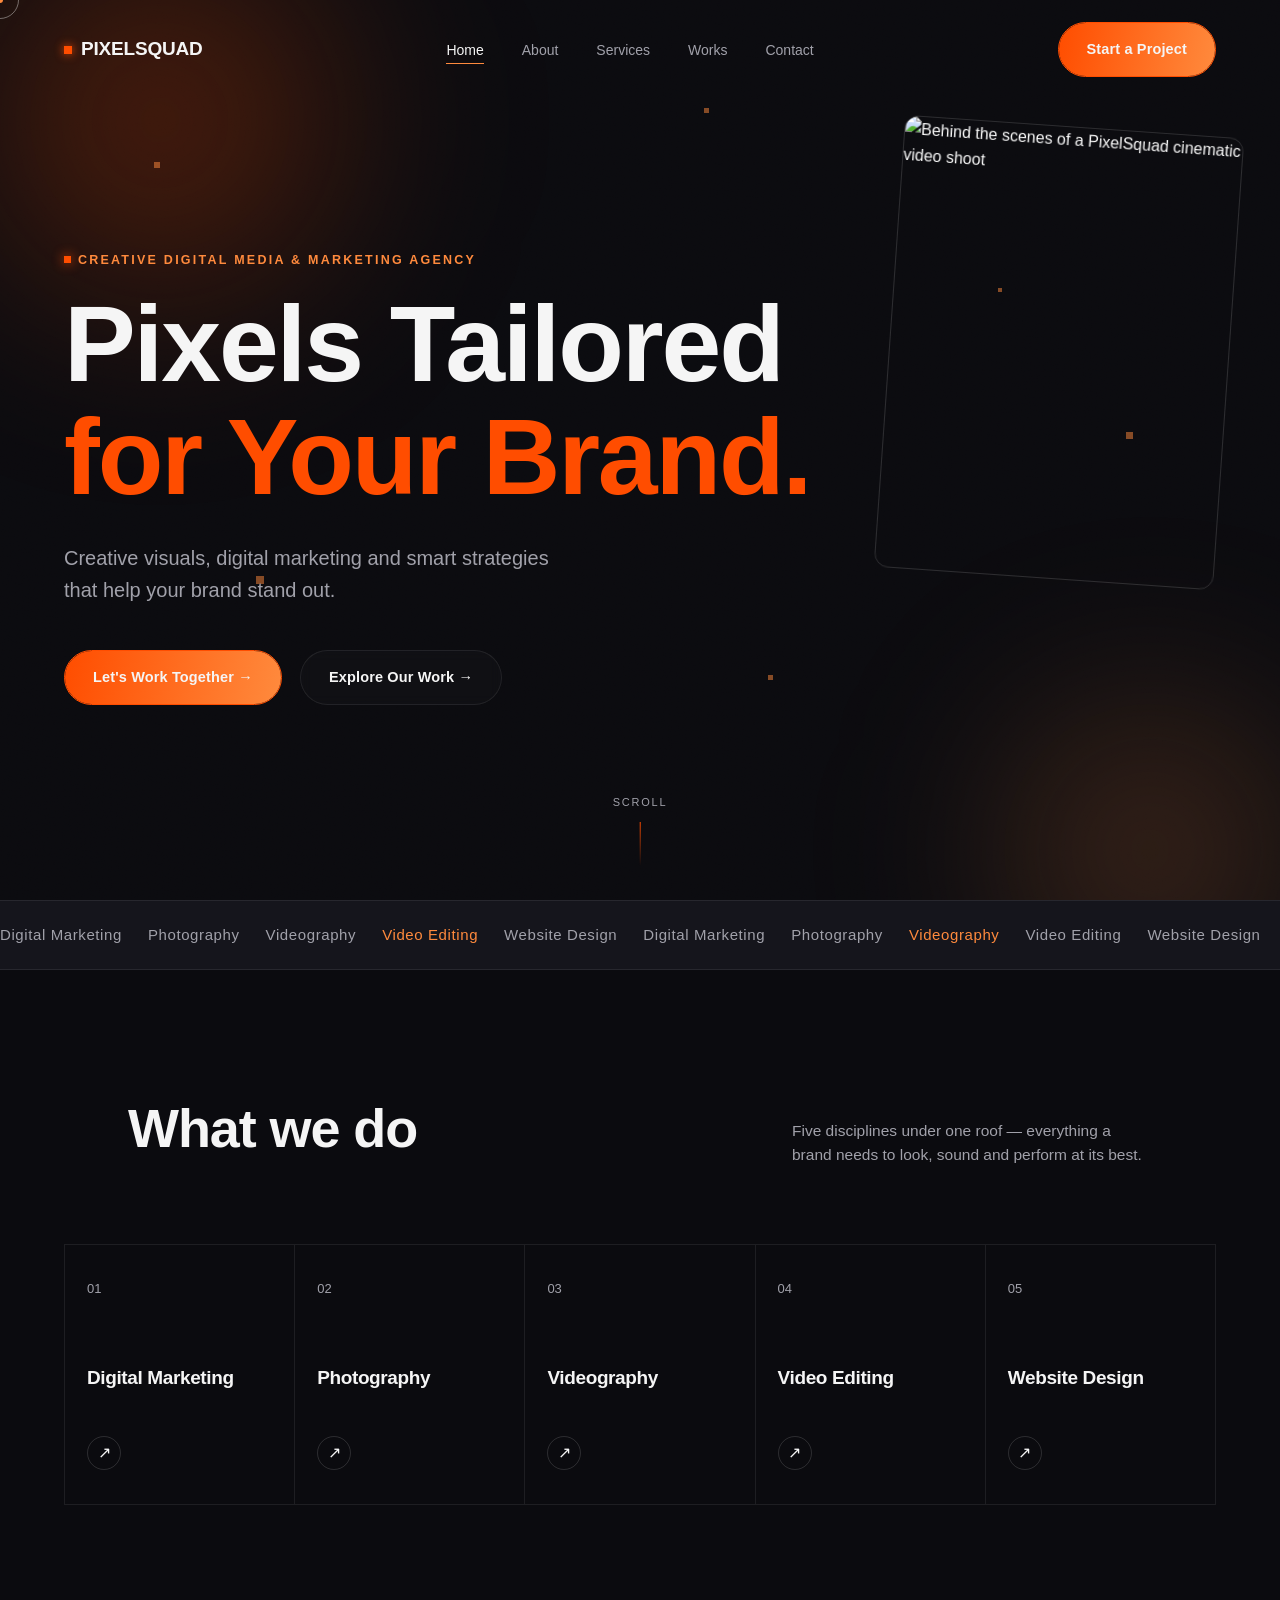
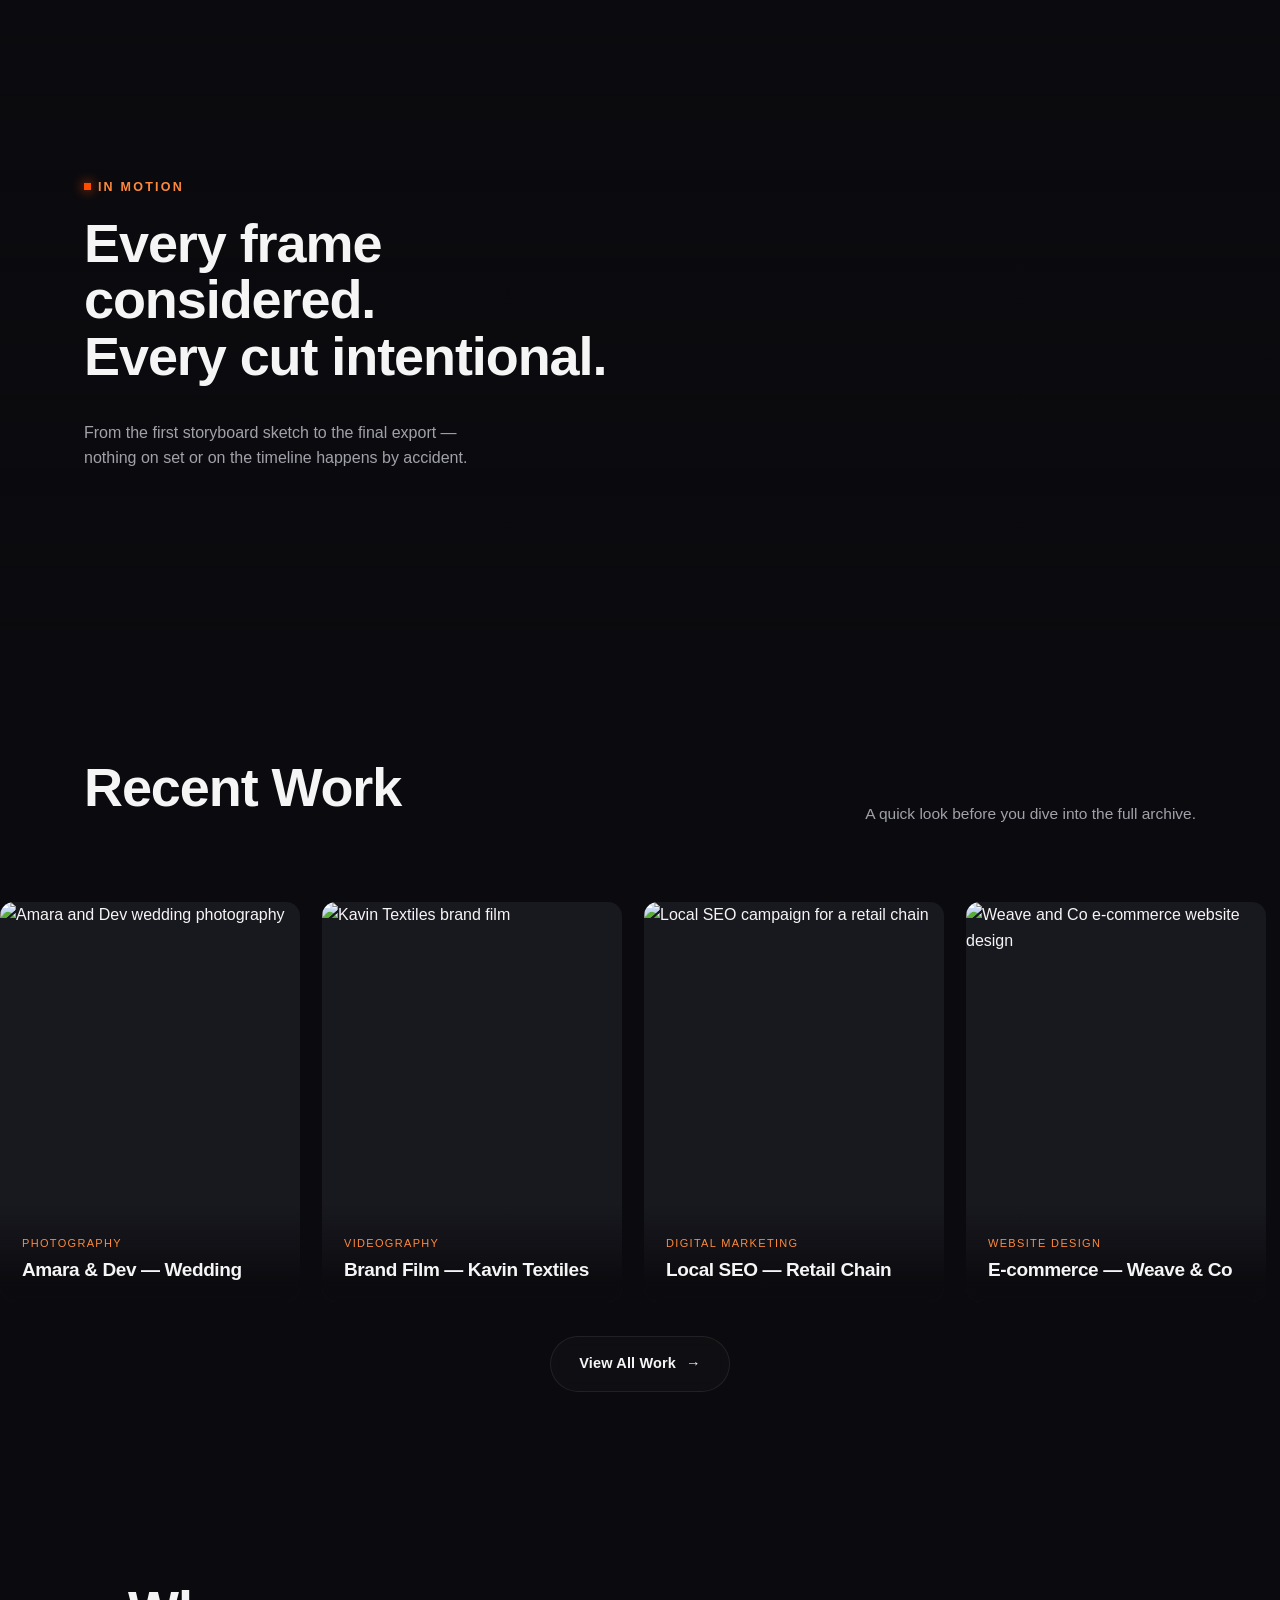
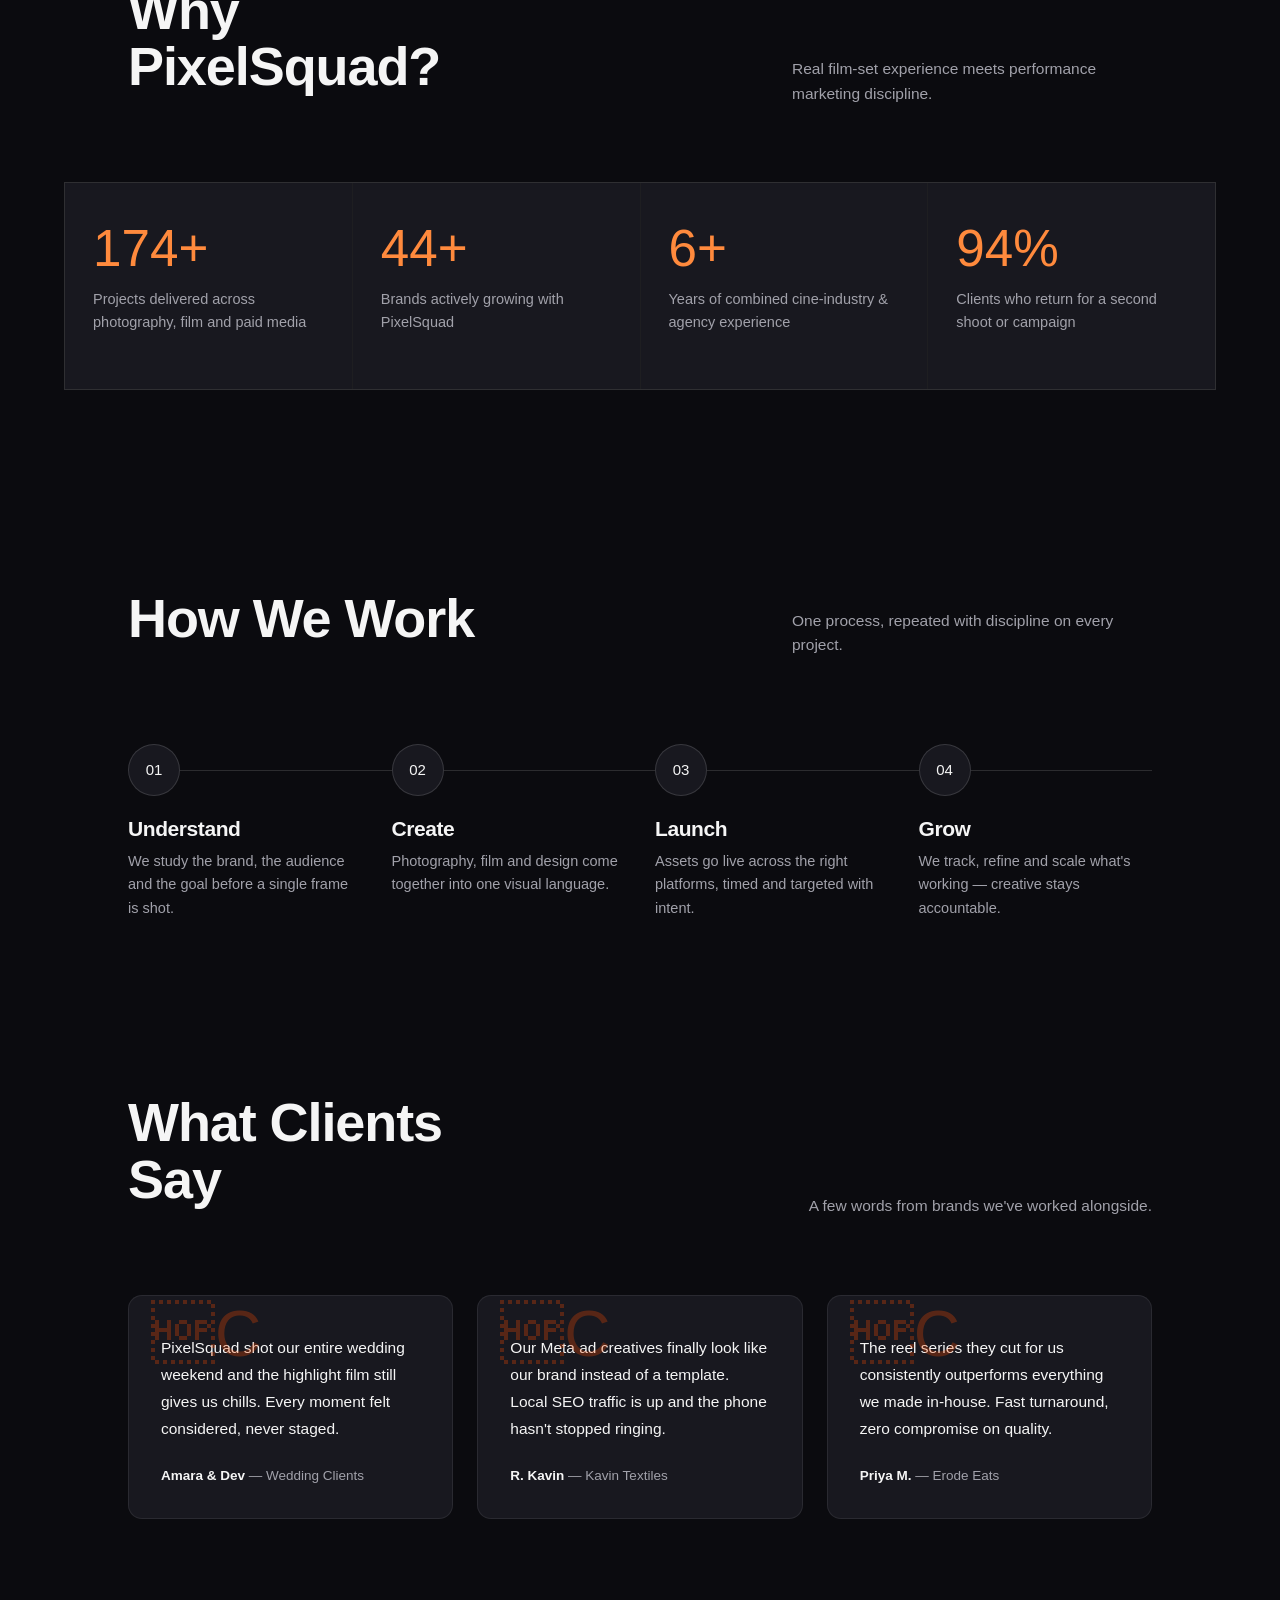
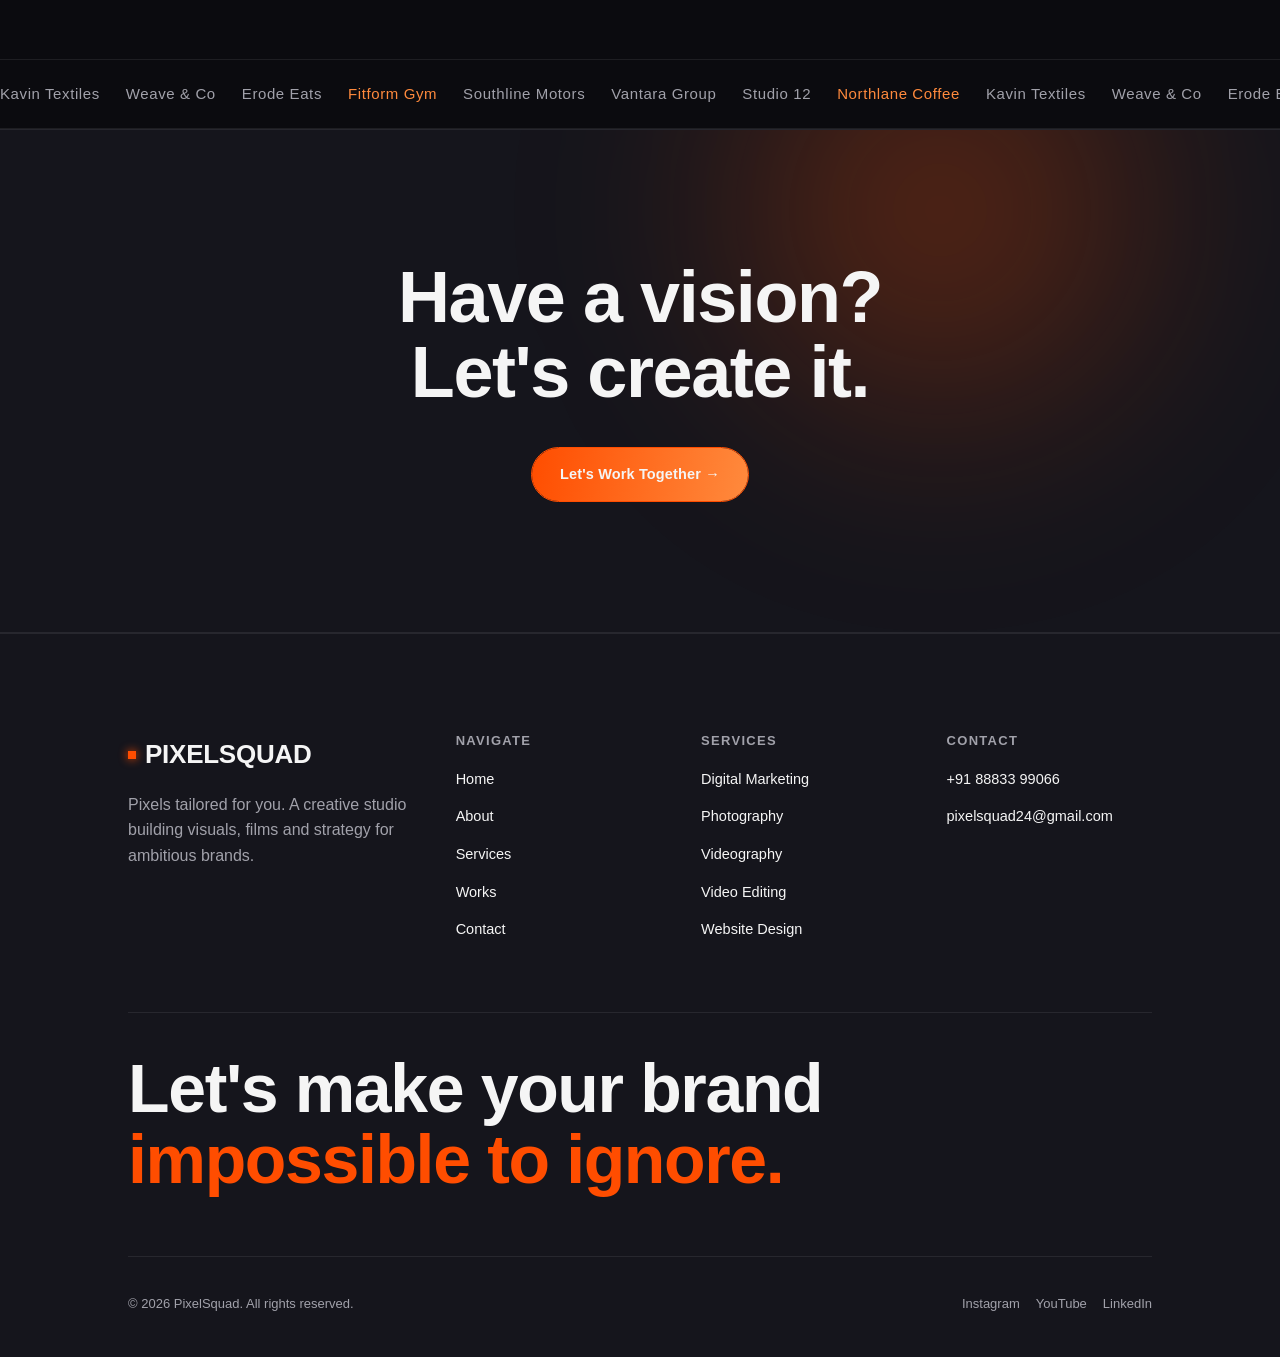
==== commit fd53f45f: "Update index.html" ====
--- a/index.html
+++ b/index.html
@@ -830,7 +830,7 @@
         <ul>
           <li><a href="tel:+918883399066">+91 88833 99066</a></li>
           <li><a href="mailto:pixelsquad24@gmail.com">pixelsquad24@gmail.com</a></li>
-          <li>Erode, Tamil Nadu</li>
+          <!-- <li>Erode, Tamil Nadu</li> -->
         </ul>
       </div>
     </div>
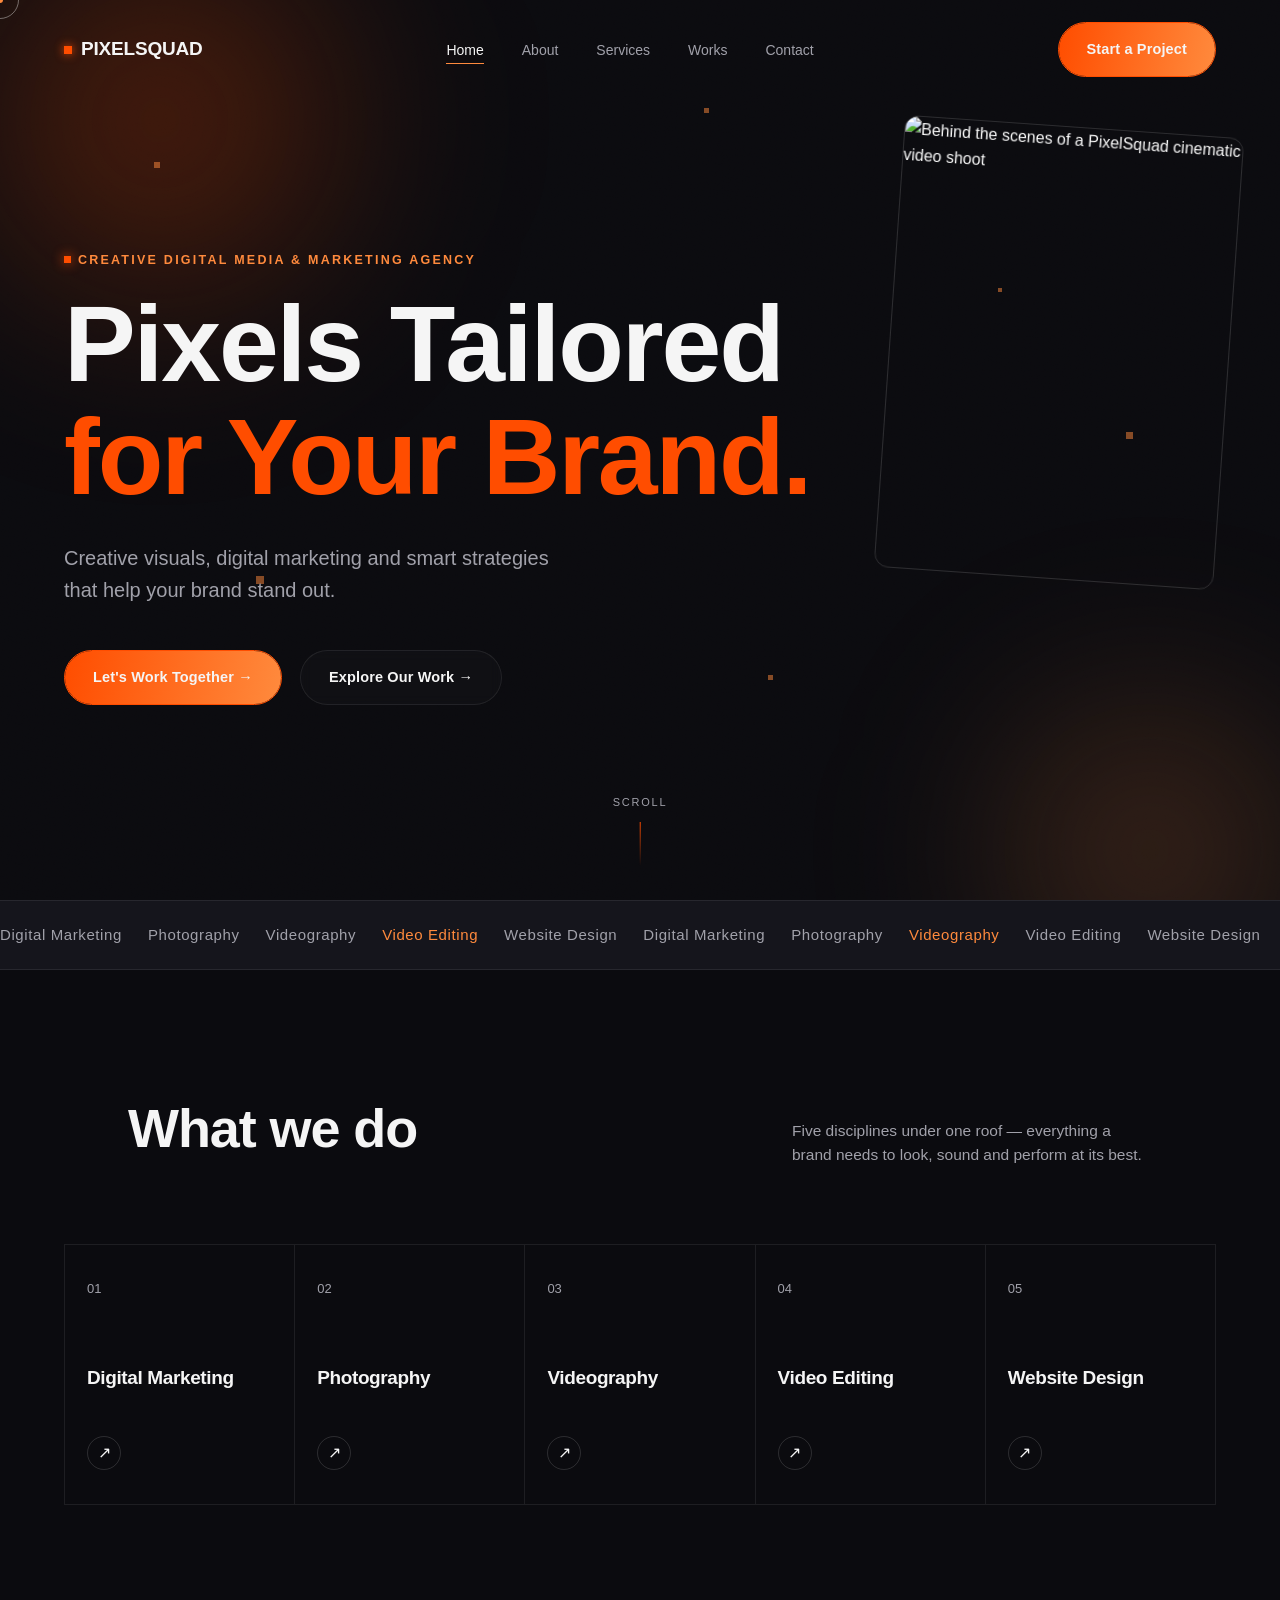
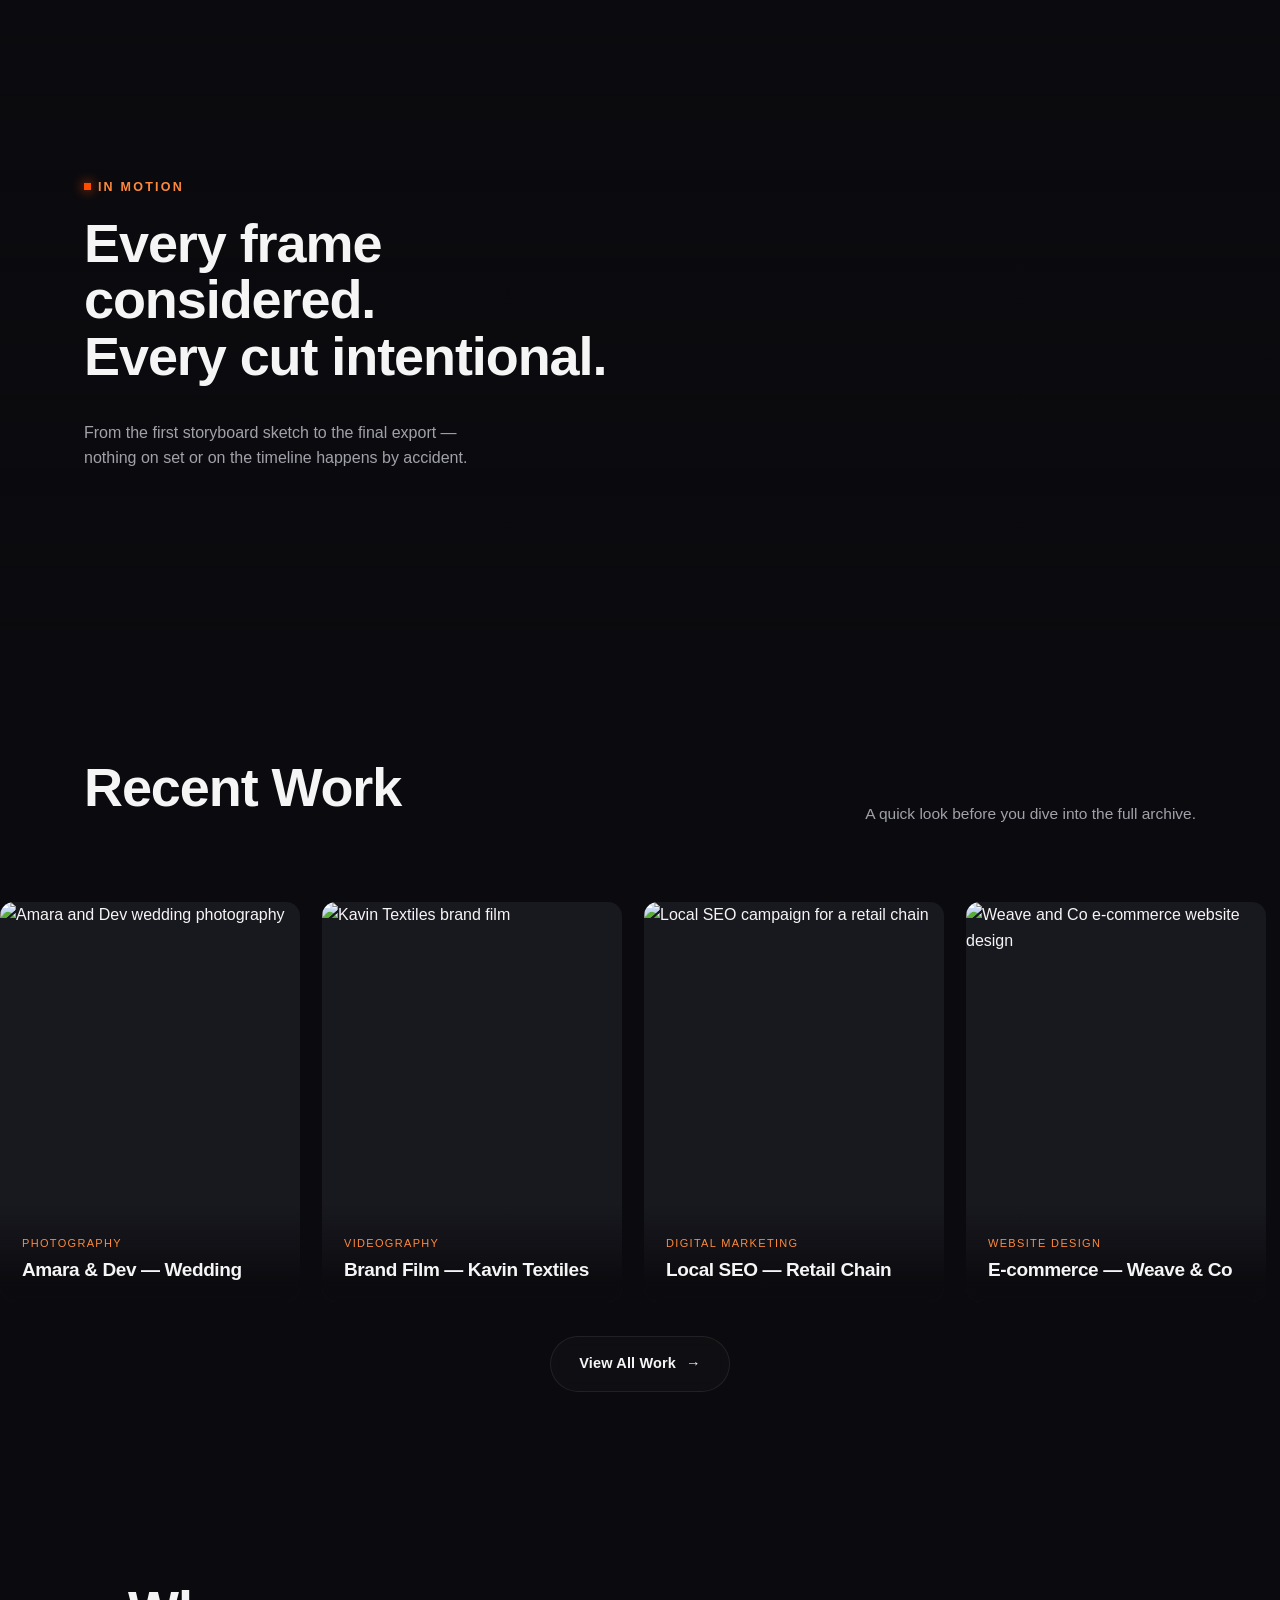
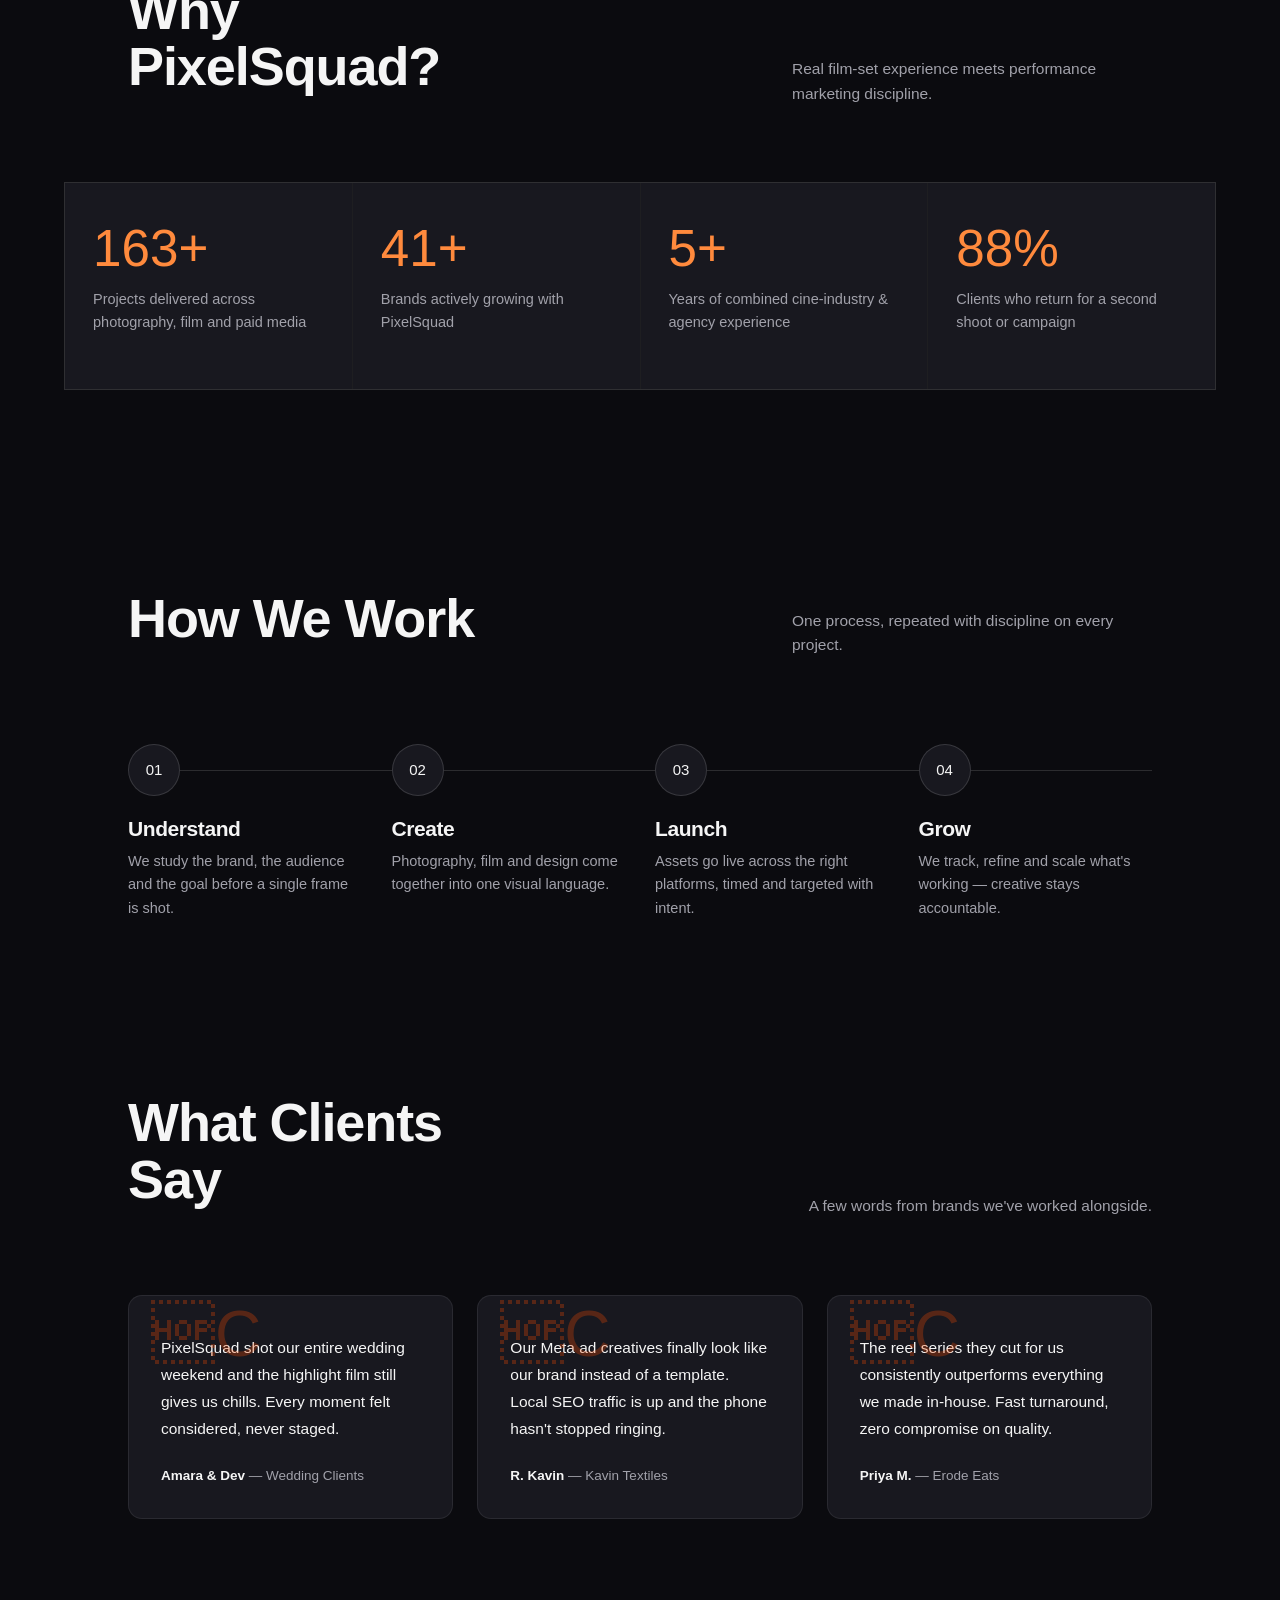
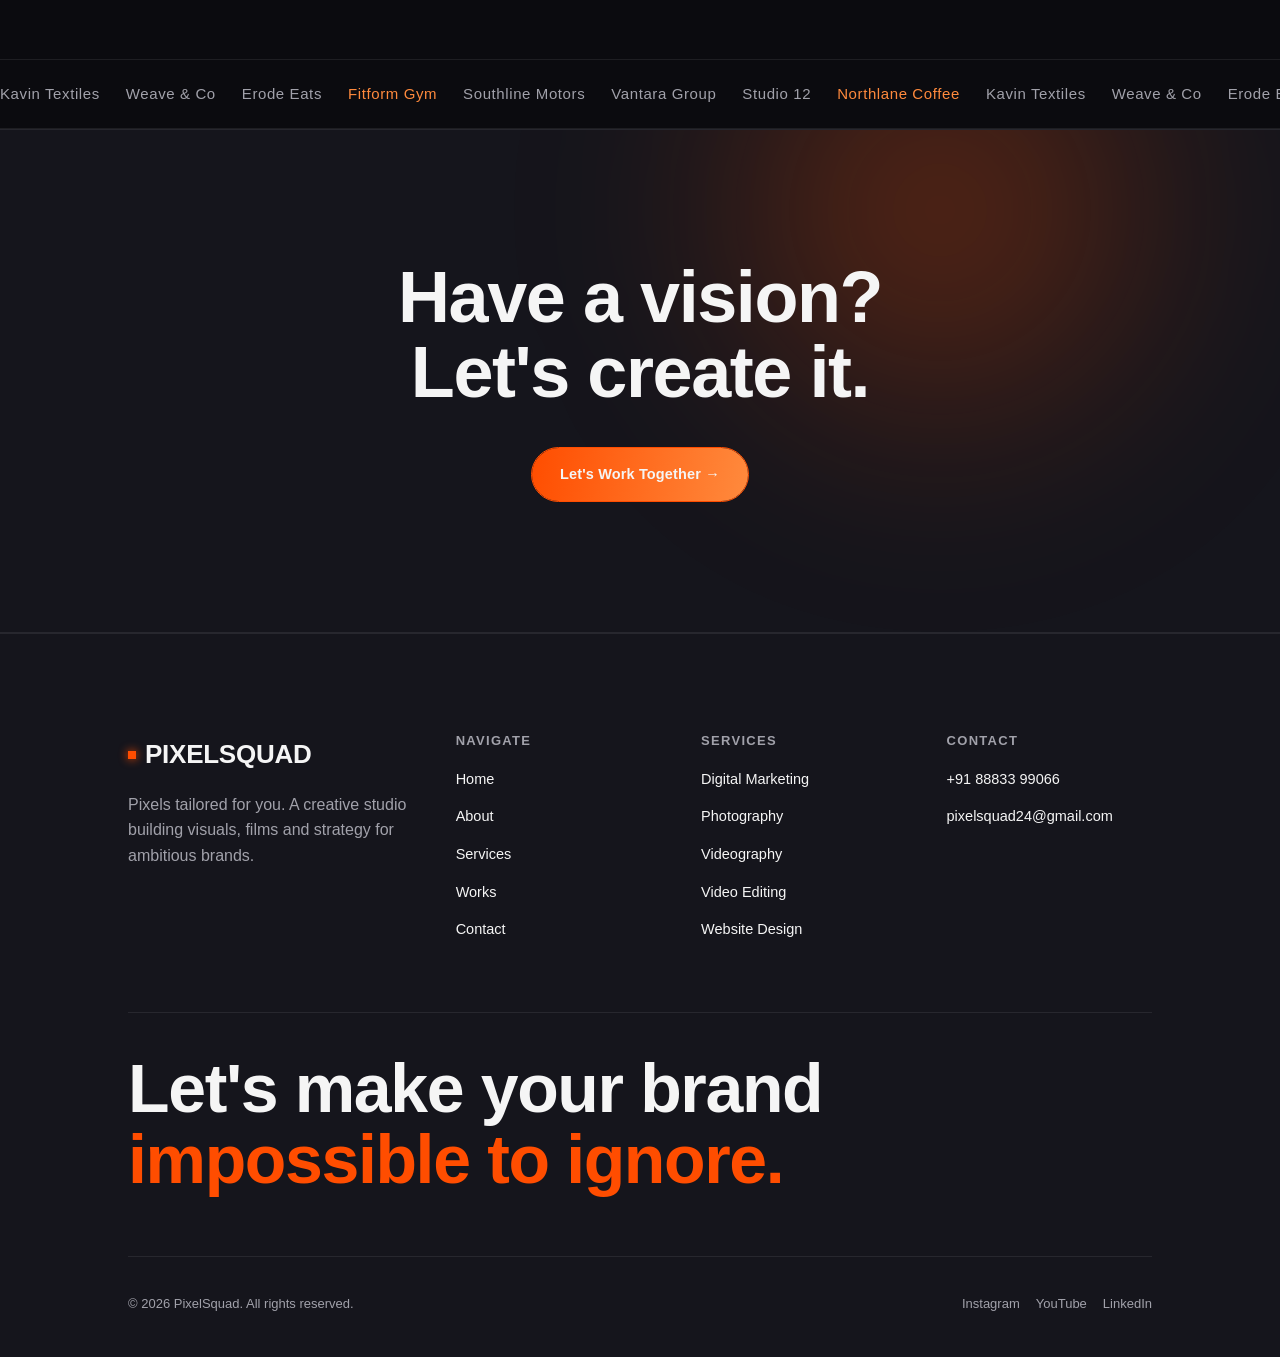
==== commit 0dce2bb9: "Update index.html" ====
--- a/index.html
+++ b/index.html
@@ -566,7 +566,7 @@
   <a href="contact.html" class="btn btn-primary">Start a Project</a>
   <div class="mobile-menu-foot">
     <span>pixelsquad24@gmail.com</span>
-    <span>Erode, Tamil Nadu</span>
+    <!-- <span>Erode, Tamil Nadu</span> -->
   </div>
 </div>
 
